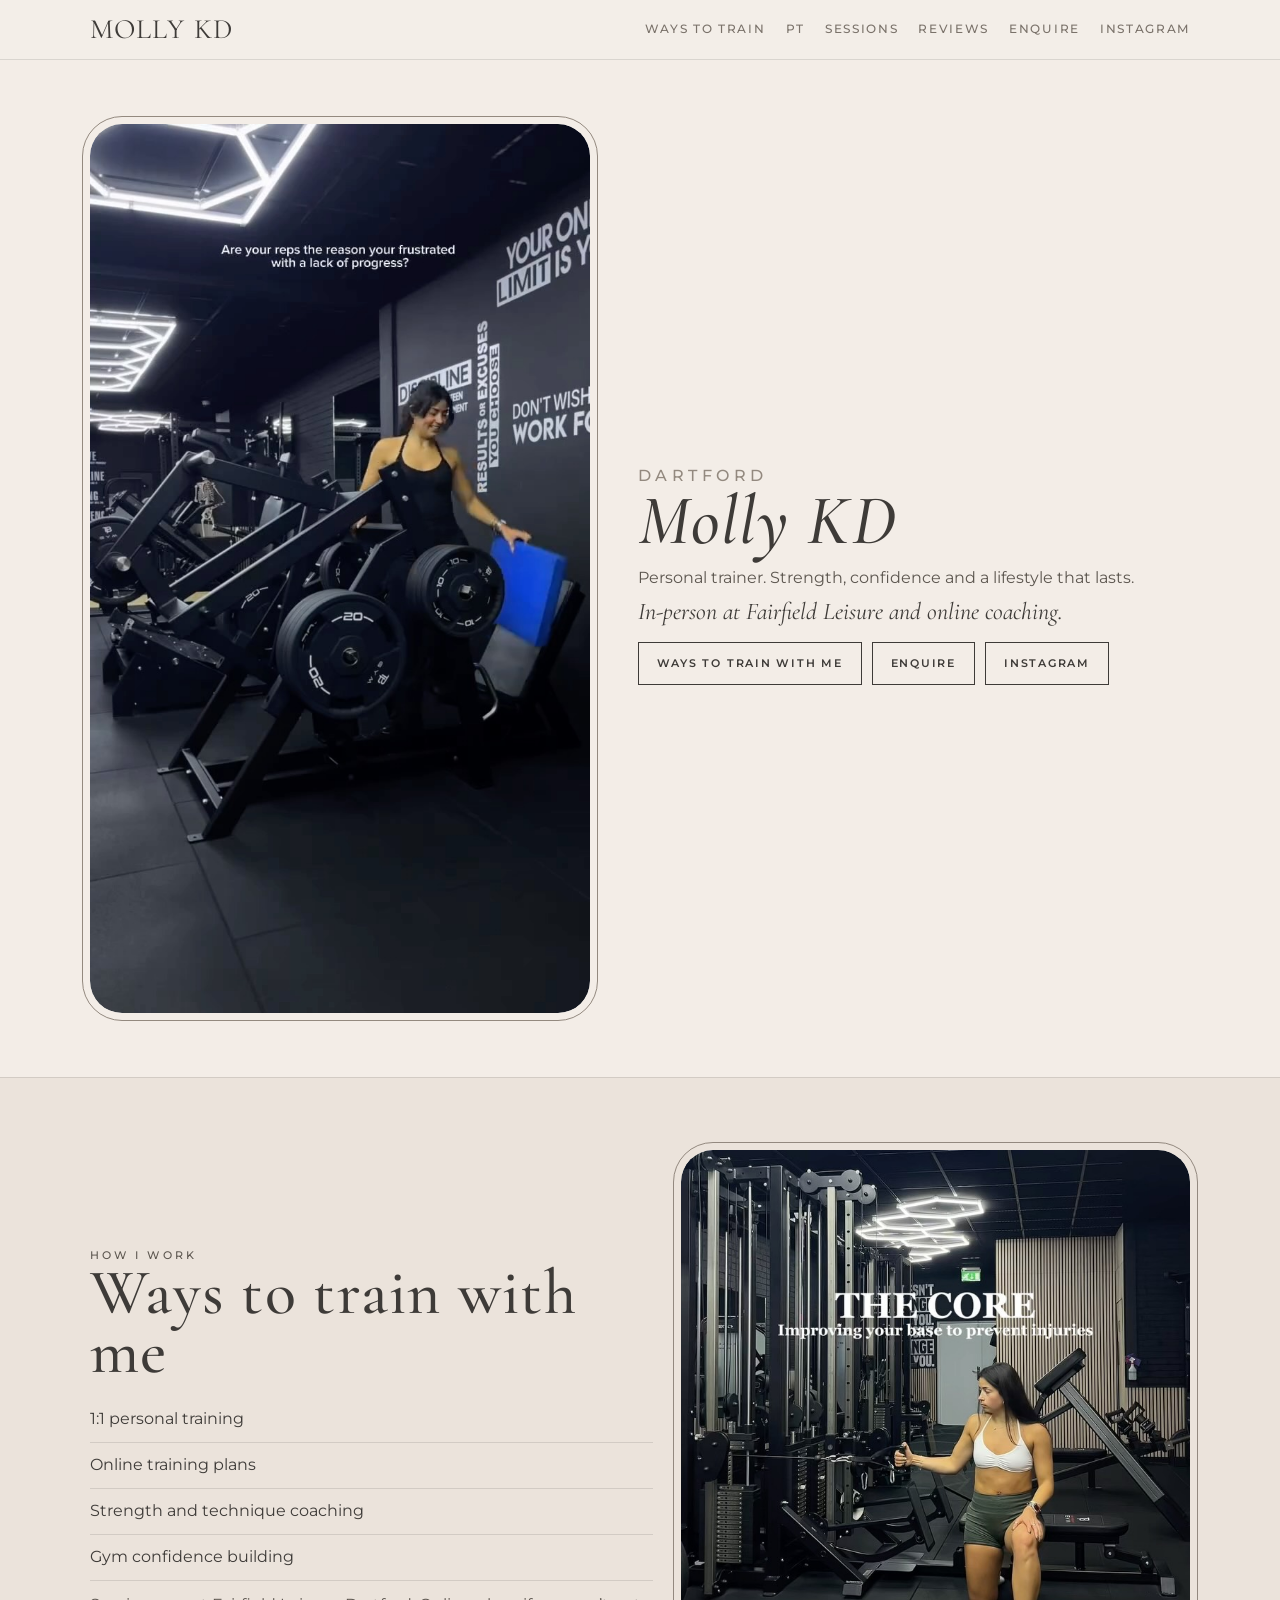
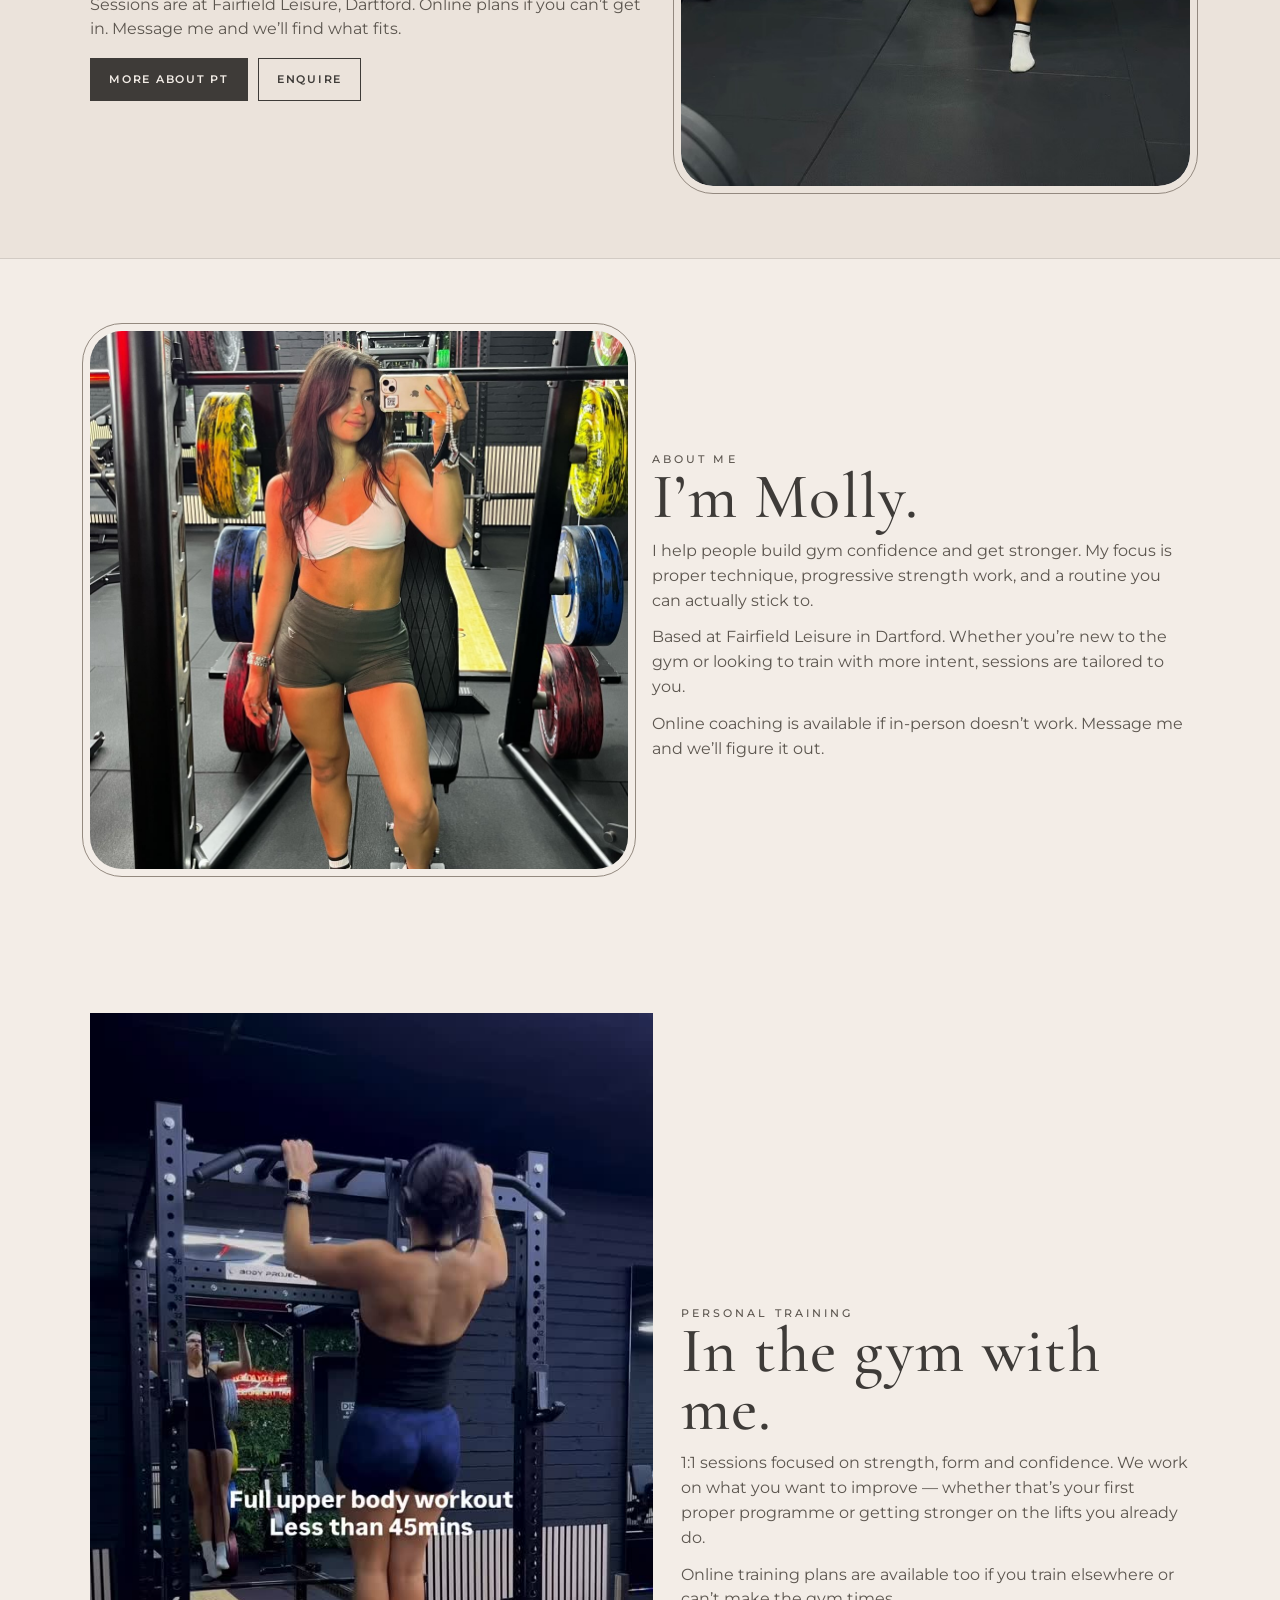
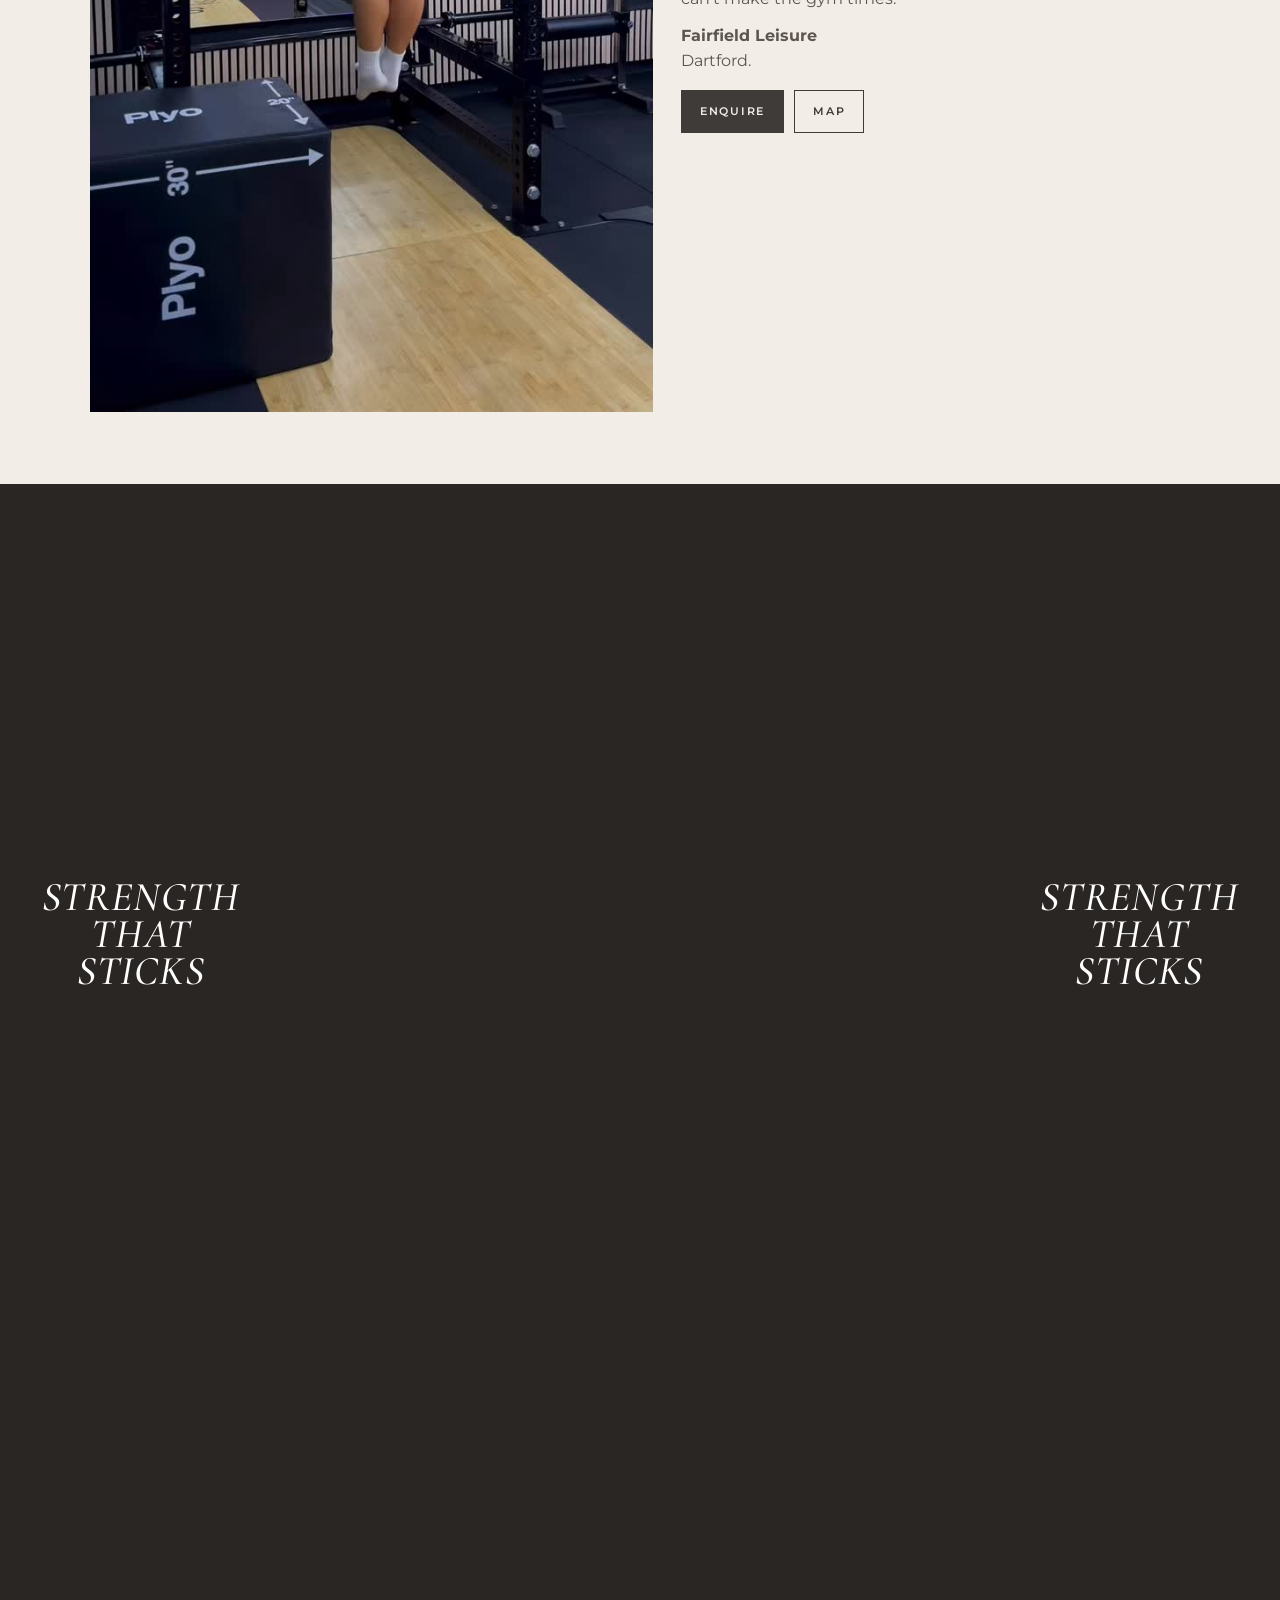
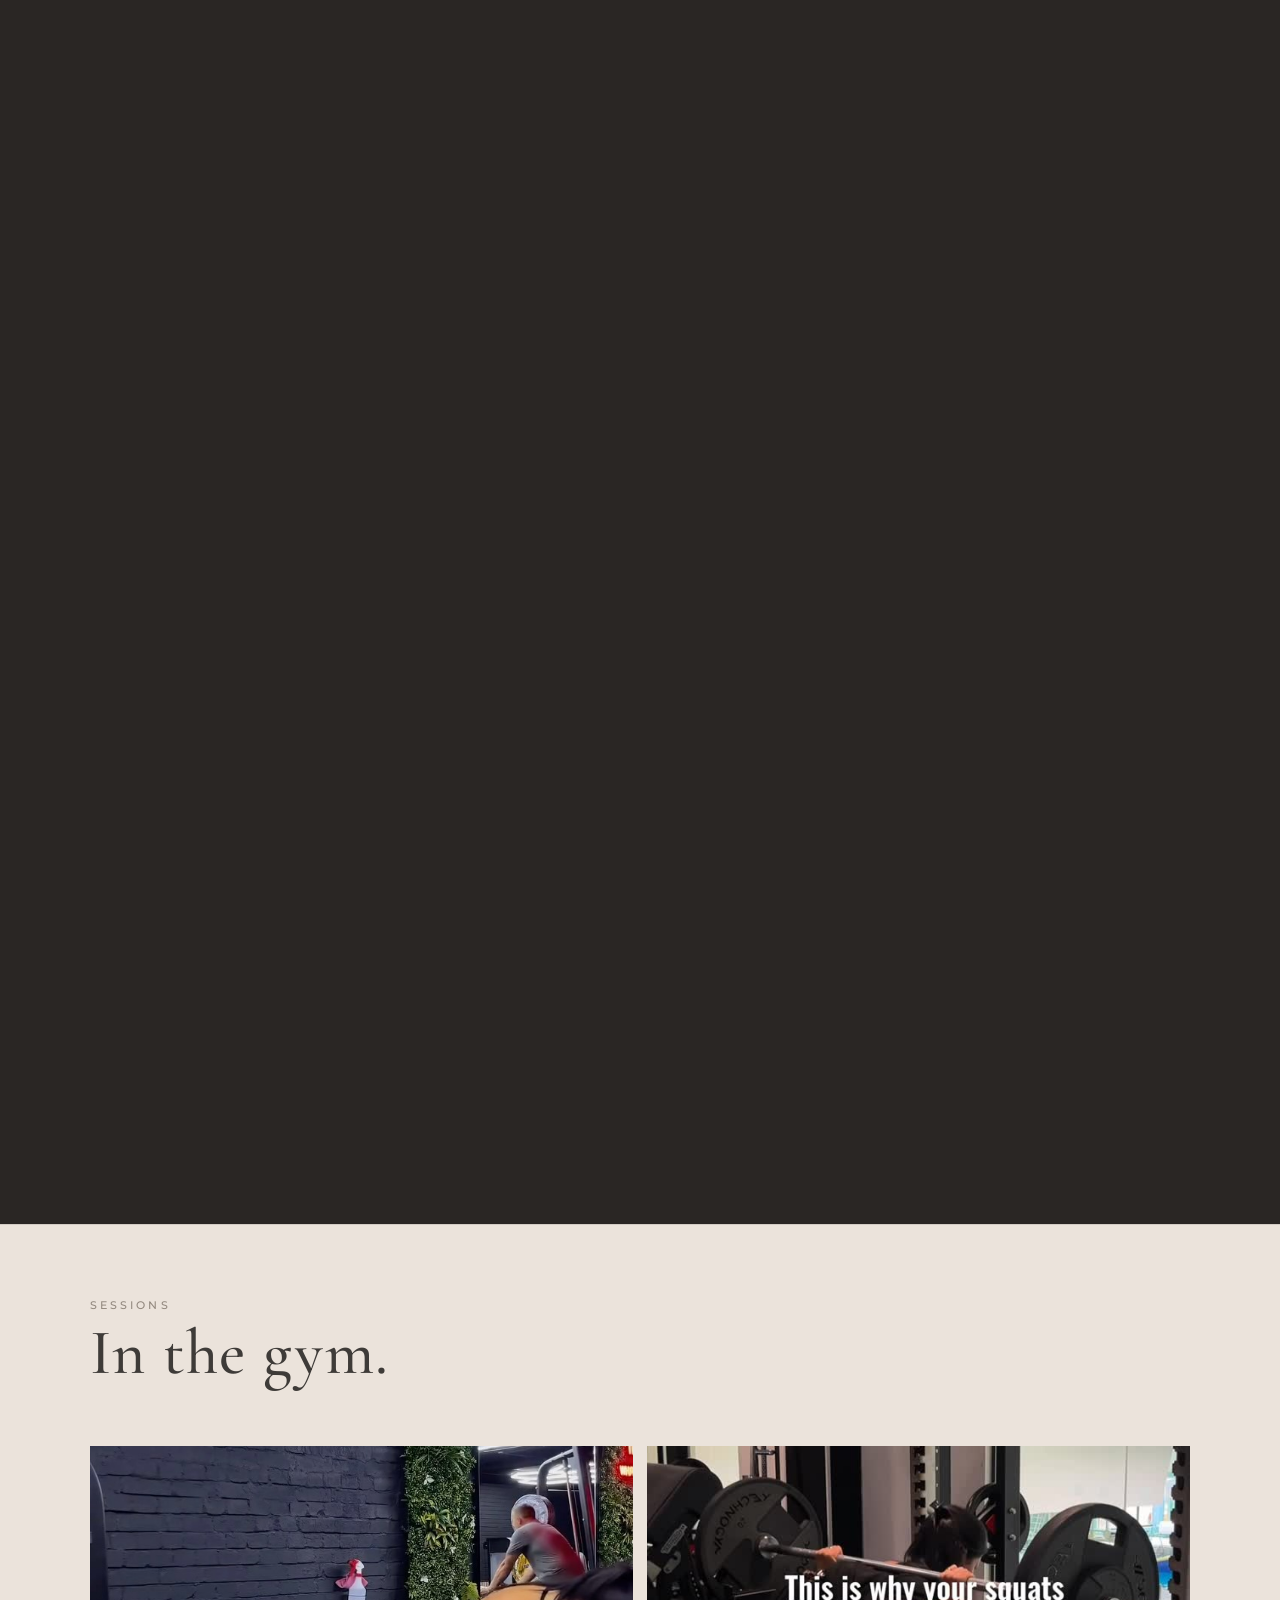
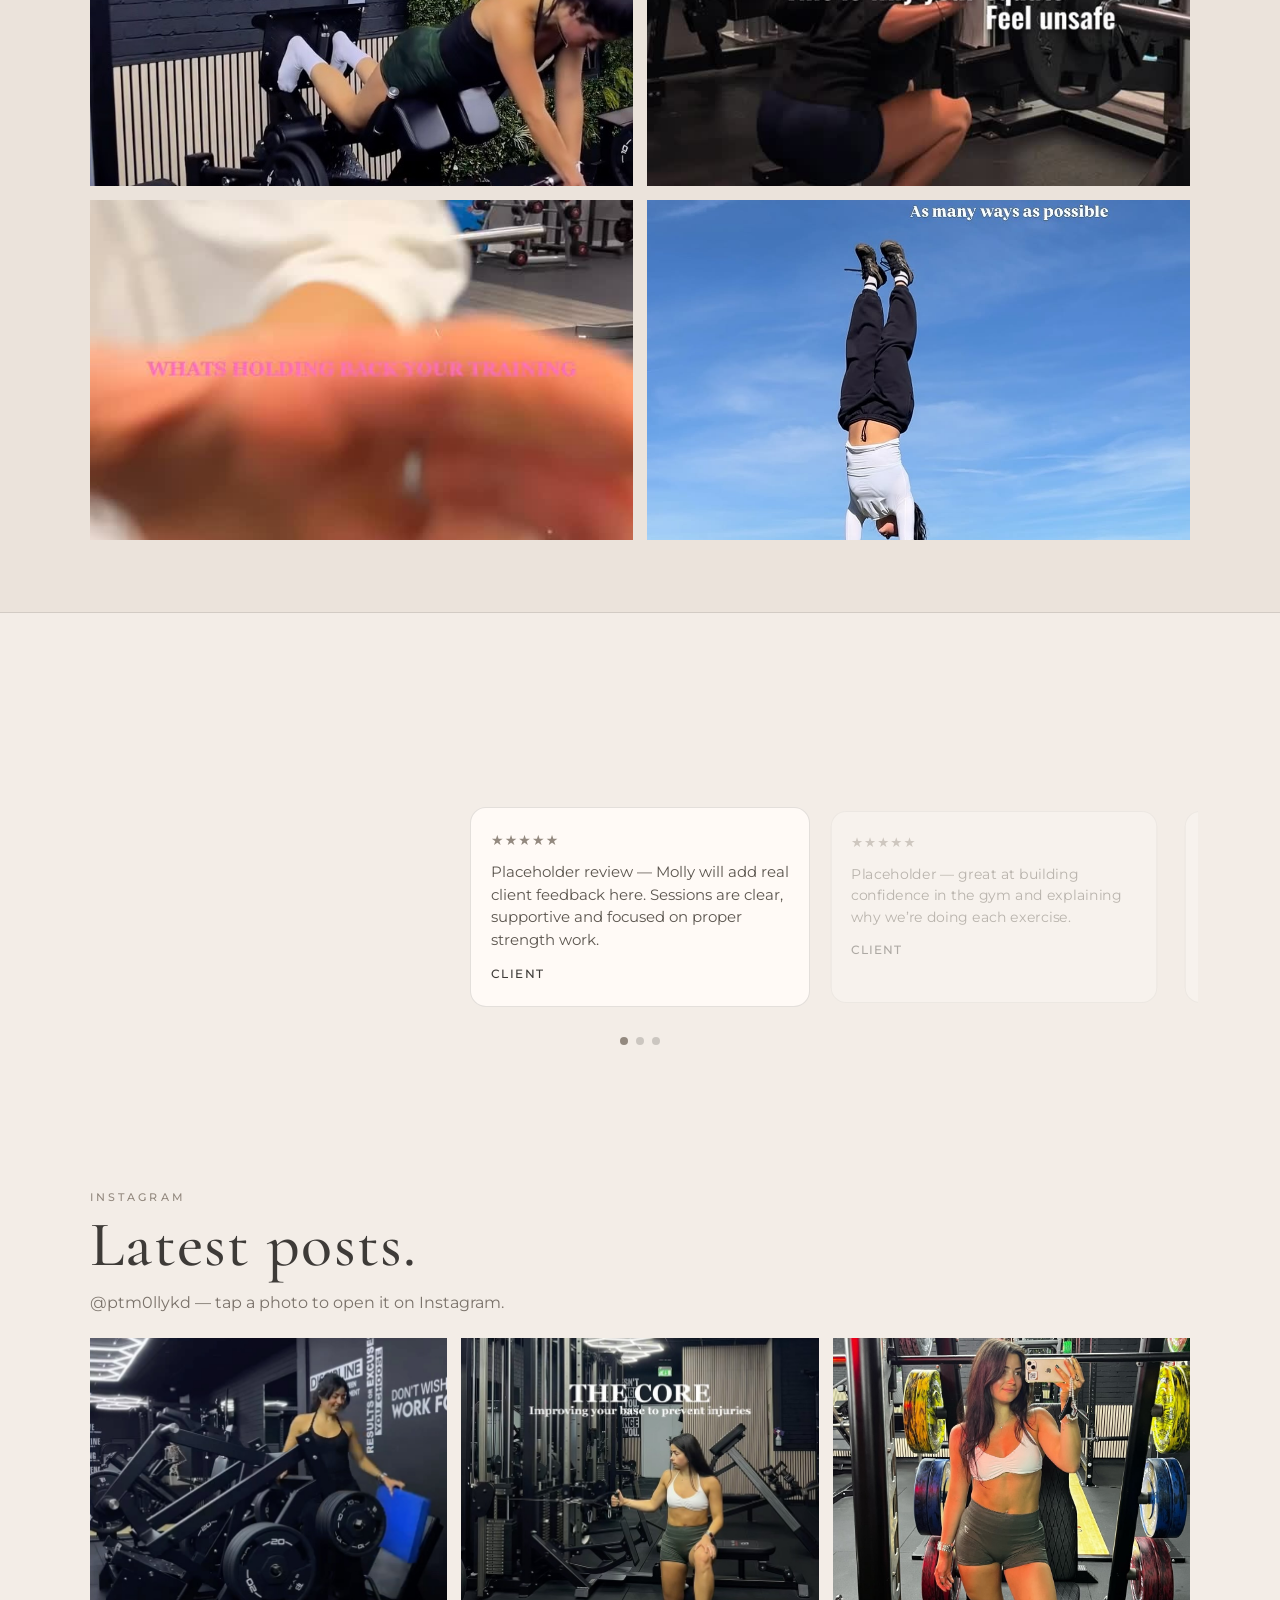
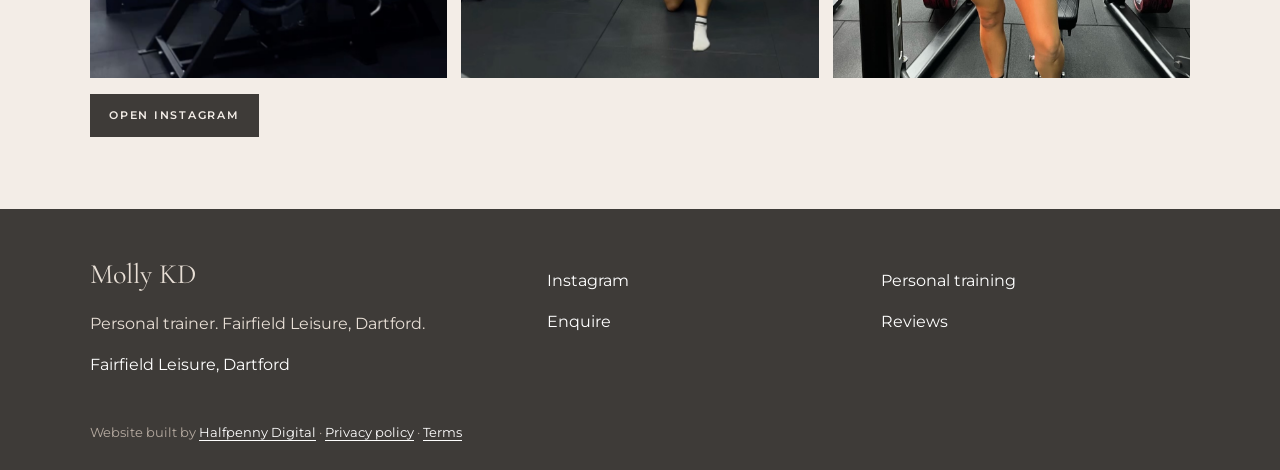
==== index.html @ 46eaaba7 "Fix site.js syntax error (same as Ellen)" ====
<!DOCTYPE html>
<html lang="en">
<head>
  <meta charset="utf-8" />
  <meta name="viewport" content="width=device-width, initial-scale=1" />
  <title>Molly KD — Personal Trainer, Dartford</title>
  <meta name="description" content="1-to-1 strength coaching and online training plans with Molly KD at Fairfield Leisure, Dartford." />
  <link rel="preconnect" href="https://fonts.googleapis.com" />
  <link rel="preconnect" href="https://fonts.gstatic.com" crossorigin />
  <link href="https://fonts.googleapis.com/css2?family=Cormorant+Garamond:ital,wght@0,500;0,600;1,500&family=Montserrat:wght@400;500;600&display=swap" rel="stylesheet" />
  <link rel="stylesheet" href="css/styles.css?v=4" />
  <link rel="stylesheet" href="css/header-fix.css?v=2" />
  <link rel="stylesheet" href="css/scrub-lines.css?v=5" />
  <link rel="stylesheet" href="css/enquire.css?v=2" />
  <link rel="stylesheet" href="css/mobile-panels.css?v=46" />
  <link rel="stylesheet" href="css/reviews.css?v=4" />
</head>
<body>
  <div id="site-header"></div>

  <section class="hero">
    <div class="wrap hero-split">
      <figure class="hero-photo">
        <img src="photos/hero-01.jpg" alt="Molly KD" />
      </figure>
      <div class="hero-copy">
        <p class="kicker hero-in d1">Dartford</p>
        <h1 class="hero-in d2">Molly KD</h1>
        <p class="hero-in d3">Personal trainer. Strength, confidence and a lifestyle that lasts.</p>
        <p class="hero-in d3 hero-tag">In-person at Fairfield Leisure and online coaching.</p>
        <div class="btn-row hero-in d4">
          <a class="btn ghost" href="#work">Ways to train with me</a>
          <a class="btn ghost" data-enquire href="enquire.html">Enquire</a>
          <a class="btn ghost" href="https://www.instagram.com/ptm0llykd/" target="_blank" rel="noreferrer">Instagram</a>
        </div>
      </div>
    </div>
  </section>

  <section class="section alt" id="work">
    <div class="wrap split">
      <div class="copy">
        <p class="kicker reveal">How I work</p>
        <h2 class="reveal">Ways to train with me</h2>
        <ul class="include-list" data-stagger>
          <li>1:1 personal training</li>
          <li>Online training plans</li>
          <li>Strength and technique coaching</li>
          <li>Gym confidence building</li>
        </ul>
        <p class="reveal">Sessions are at Fairfield Leisure, Dartford. Online plans if you can’t get in. Message me and we’ll find what fits.</p>
        <div class="btn-row reveal">
          <a class="btn" href="#pt">More about PT</a>
          <a class="btn ghost" data-enquire href="enquire.html">Enquire</a>
        </div>
      </div>
      <figure class="photo-frame reveal">
        <img src="photos/training-01.jpg" alt="Molly training" />
      </figure>
    </div>
  </section>

  <section class="section" id="about">
    <div class="wrap about-grid">
      <div>
        <p class="kicker reveal">About me</p>
        <h2 class="reveal">I’m Molly.</h2>
        <p class="reveal">I help people build gym confidence and get stronger. My focus is proper technique, progressive strength work, and a routine you can actually stick to.</p>
        <p class="reveal about-more">Based at Fairfield Leisure in Dartford. Whether you’re new to the gym or looking to train with more intent, sessions are tailored to you.</p>
        <p class="reveal">Online coaching is available if in-person doesn’t work. Message me and we’ll figure it out.</p>
      </div>
      <figure class="about-photo reveal">
        <img src="photos/about-me-02.jpg" alt="Molly KD" />
      </figure>
    </div>
  </section>

  <section class="section" id="pt">
    <div class="wrap split">
      <figure class="photo-frame reveal">
        <img src="photos/training-02.jpg" alt="Molly in the gym" />
      </figure>
      <div class="copy">
        <p class="kicker reveal">Personal training</p>
        <h2 class="reveal">In the gym with me.</h2>
        <p class="reveal">1:1 sessions focused on strength, form and confidence. We work on what you want to improve — whether that’s your first proper programme or getting stronger on the lifts you already do.</p>
        <p class="reveal">Online training plans are available too if you train elsewhere or can’t make the gym times.</p>
        <p class="reveal"><strong>Fairfield Leisure</strong><br />Dartford.</p>
        <div class="btn-row reveal">
          <a class="btn" data-enquire href="enquire.html">Enquire</a>
          <a class="btn ghost" href="https://maps.google.com/?q=Fairfield+Leisure+Dartford" target="_blank" rel="noreferrer">Map</a>
        </div>
      </div>
    </div>
  </section>

  <section class="scrub" id="scrub">
    <div class="scrub-sticky">
      <video
        class="scrub-video"
        src="videos/training-reel.mp4"
        muted
        loop
        playsinline
        webkit-playsinline
        preload="auto"
      ></video>
      <div class="scrub-shade"></div>
      <div class="scrub-copy">
        <h2>
          <span class="scrub-line">STRENGTH</span>
          <span class="scrub-line">THAT</span>
          <span class="scrub-line">STICKS</span>
        </h2>
      </div>
      <div class="scrub-copy right">
        <h2>
          <span class="scrub-line">STRENGTH</span>
          <span class="scrub-line">THAT</span>
          <span class="scrub-line">STICKS</span>
        </h2>
      </div>
    </div>
  </section>

  <section class="section alt" id="studio">
    <div class="wrap">
      <p class="kicker reveal">Sessions</p>
      <h2 class="reveal">In the gym.</h2>
      <p class="lede reveal">A look at training with me.</p>
      <div class="results" data-stagger>
        <figure><img src="photos/action-01.jpg" alt="Training" /></figure>
        <figure><img src="photos/training-03.jpg" alt="Gym session" /></figure>
        <figure><img src="photos/gym-01.jpg" alt="At the gym" /></figure>
        <figure><img src="photos/lifestyle-01.jpg" alt="Lifestyle" /></figure>
      </div>
    </div>
  </section>

  <section class="section" id="reviews">
    <div class="wrap">
      <p class="kicker reveal">Reviews</p>
      <h2 class="reveal">What people say.</h2>
      <div class="quote-scroller" id="quote-scroller">
        <div class="quotes" id="quotes">
          <figure class="quote is-active">
            <p class="stars" aria-label="5 stars">★★★★★</p>
            <blockquote>Placeholder review — Molly will add real client feedback here. Sessions are clear, supportive and focused on proper strength work.</blockquote>
            <figcaption>Client</figcaption>
          </figure>
          <figure class="quote">
            <p class="stars" aria-label="5 stars">★★★★★</p>
            <blockquote>Placeholder — great at building confidence in the gym and explaining why we’re doing each exercise.</blockquote>
            <figcaption>Client</figcaption>
          </figure>
          <figure class="quote">
            <p class="stars" aria-label="5 stars">★★★★★</p>
            <blockquote>Placeholder — progress has been steady and the online plans are easy to follow when I can’t get in.</blockquote>
            <figcaption>Client</figcaption>
          </figure>
        </div>
      </div>
      <div class="quote-dots" id="quote-dots"></div>
    </div>
  </section>

  <section class="section" id="social">
    <div class="wrap">
      <p class="kicker reveal">Instagram</p>
      <h2 class="reveal">Latest posts.</h2>
      <p class="lede reveal">@ptm0llykd — tap a photo to open it on Instagram.</p>
      <div class="results ig-grid" data-stagger>
        <figure>
          <a href="https://www.instagram.com/ptm0llykd/" target="_blank" rel="noreferrer">
            <img src="photos/hero-01.jpg" alt="Instagram" />
          </a>
        </figure>
        <figure>
          <a href="https://www.instagram.com/ptm0llykd/" target="_blank" rel="noreferrer">
            <img src="photos/training-01.jpg" alt="Instagram" />
          </a>
        </figure>
        <figure>
          <a href="https://www.instagram.com/ptm0llykd/" target="_blank" rel="noreferrer">
            <img src="photos/about-me-02.jpg" alt="Instagram" />
          </a>
        </figure>
      </div>
      <div class="btn-row reveal">
        <a class="btn" href="https://www.instagram.com/ptm0llykd/" target="_blank" rel="noreferrer">Open Instagram</a>
      </div>
    </div>
  </section>

  <div id="site-footer"></div>
  <script src="js/site.js?v=2"></script>
</body>
</html>
---- css/styles.css ----
:root {
  --bg: #f3ede7;
  --bg-2: #ebe3db;
  --ink: #3e3b38;
  --muted: #7a726a;
  --blush: #f4b6c8;
  --taupe: #93897f;
  --line: rgba(62,59,56,0.14);
  --card: #fffaf6;
}
* { box-sizing: border-box; }
html { scroll-behavior: smooth; }
body {
  margin: 0;
  font-family: "Montserrat", system-ui, sans-serif;
  color: var(--ink);
  background: var(--bg);
  line-height: 1.55;
}
img { max-width: 100%; display: block; }
a { color: inherit; }
h1, h2, h3 {
  font-family: "Cormorant Garamond", Georgia, serif;
  font-weight: 500;
  letter-spacing: 0.02em;
  line-height: 0.92;
  margin: 0;
}
.preview-banner {
  background: #3e3b38;
  color: #d8cfc6;
  font-size: 11px;
  letter-spacing: 0.12em;
  text-transform: uppercase;
  text-align: center;
  padding: 8px 12px;
}
.preview-banner a { color: #fff; text-underline-offset: 3px; }
.wrap { width: min(1100px, calc(100% - 32px)); margin: 0 auto; }
.narrow { max-width: 640px; }
#site-header { position: sticky; top: 0; z-index: 50; }
.site-header {
  background: rgba(243,237,231,0.94);
  border-bottom: 1px solid var(--line);
  backdrop-filter: blur(12px);
}
.header-inner {
  display: flex;
  align-items: center;
  justify-content: space-between;
  gap: 16px;
  padding: 8px 0;
}
.brand img {
  height: 42px;
  width: auto;
  object-fit: contain;
}
.desk-nav { display: none; flex-wrap: wrap; gap: 8px 20px; }
.desk-nav a {
  text-decoration: none;
  font-size: 12px;
  letter-spacing: 0.14em;
  text-transform: uppercase;
  color: var(--muted);
  font-weight: 500;
}
.desk-nav a:hover, .desk-nav a.active { color: var(--ink); }
.menu-btn {
  width: 44px; height: 44px;
  border: 1px solid var(--ink);
  background: transparent;
  display: inline-flex;
  flex-direction: column;
  align-items: center;
  justify-content: center;
  gap: 5px;
  cursor: pointer;
}
.menu-btn { position: relative; z-index: 70; }
.menu-btn span { display: block; width: 16px; height: 2px; background: var(--ink); transition: transform 0.2s ease, opacity 0.2s ease; }
.menu-open .menu-btn span:nth-child(1) { transform: translateY(7px) rotate(45deg); }
.menu-open .menu-btn span:nth-child(2) { opacity: 0; }
.menu-open .menu-btn span:nth-child(3) { transform: translateY(-7px) rotate(-45deg); }
.mobile-nav {
  position: fixed; inset: 0; z-index: 40;
  background: var(--bg);
  padding: 128px 24px 40px;
}
.site-header { position: relative; z-index: 60; }
.mobile-nav nav { display: flex; flex-direction: column; gap: 8px; }
.mobile-nav a {
  font-family: "Cormorant Garamond", Georgia, serif;
  font-size: 42px;
  text-decoration: none;
  line-height: 1.05;
}
.mobile-cta {
  display: none;
  position: fixed;
  left: 0; right: 0; bottom: 0;
  z-index: 45;
  gap: 8px;
  padding: 10px 12px calc(10px + env(safe-area-inset-bottom));
  background: rgba(243,237,231,0.96);
  border-top: 1px solid var(--line);
}
.mobile-cta .btn { flex: 1; text-align: center; }
.hero {
  position: relative;
  min-height: 58vh;
  display: flex;
  align-items: flex-end;
  overflow: hidden;
  color: #fff;
  background: #2a2624;
}
.hero-img {
  position: absolute;
  inset: 0;
  width: 100%;
  height: 100%;
  object-fit: cover;
  object-position: center 18%;
}
.hero::after {
  content: "";
  position: absolute;
  inset: 0;
  background: linear-gradient(180deg, rgba(42,38,36,0.05) 20%, rgba(42,38,36,0.72) 100%);
}
.hero-copy { position: relative; z-index: 1; padding: 16px 0 28px; }
.hero .kicker { color: var(--blush); }
.hero-in {
  opacity: 0;
  transform: translateY(18px);
  animation: heroIn 0.8s ease forwards;
}
.hero-in.d1 { animation-delay: 0.05s; }
.hero-in.d2 { animation-delay: 0.18s; }
.hero-in.d3 { animation-delay: 0.34s; }
.hero-in.d4 { animation-delay: 0.48s; }
@keyframes heroIn { to { opacity: 1; transform: none; } }
.kicker {
  font-size: 11px;
  letter-spacing: 0.28em;
  text-transform: uppercase;
  font-weight: 500;
  margin: 0 0 10px;
  color: var(--taupe);
}
h1 { font-size: clamp(46px, 11vw, 92px); font-style: italic; }
h2 { font-size: clamp(36px, 7vw, 64px); }
h3 { font-size: 30px; }
.lede { font-size: 16px; color: var(--muted); }
.hero p { max-width: 32em; margin: 12px 0 0; font-size: 15px; color: #f6f0ea; }
.btn-row { display: flex; flex-wrap: wrap; gap: 10px; margin-top: 16px; }
.btn {
  display: inline-block;
  background: var(--ink);
  color: #f3ede7;
  text-decoration: none;
  padding: 12px 18px;
  font-size: 11px;
  font-weight: 600;
  letter-spacing: 0.16em;
  text-transform: uppercase;
  border: 1px solid var(--ink);
}
.btn.ghost {
  background: transparent;
  color: inherit;
  border-color: currentColor;
}
.hero .btn.ghost { color: #fff; border-color: #fff; }
.section { padding: 52px 0; }
.section.alt {
  background: var(--bg-2);
  border-top: 1px solid var(--line);
  border-bottom: 1px solid var(--line);
}
.split { display: grid; gap: 28px; }
.copy p, .about-grid p { margin: 12px 0 0; color: #5c564f; }
.include-list {
  list-style: none;
  margin: 16px 0 0;
  padding: 0;
}
.include-list li {
  padding: 10px 0;
  border-bottom: 1px solid var(--line);
}
.photo-frame {
  margin: 0;
  overflow: hidden;
  background: #ddd;
}
.photo-frame img { width: 100%; height: 100%; object-fit: cover; min-height: 280px; }
.about-grid { display: grid; gap: 24px; }
.about-photo { margin: 0; }
.about-photo img { width: 100%; height: auto; }
.cards { display: grid; gap: 14px; margin-top: 24px; }
.card {
  background: var(--card);
  border: 1px solid var(--line);
  padding: 22px 20px;
}
.card p { margin: 10px 0 16px; color: #5c564f; }
.price {
  font-family: "Cormorant Garamond", Georgia, serif;
  font-size: 28px;
  margin: 0 0 14px !important;
}
.results {
  display: grid;
  grid-template-columns: 1fr;
  gap: 12px;
  margin-top: 22px;
}
.results figure { margin: 0; overflow: hidden; background: #ddd; }
.results img { width: 100%; height: 280px; object-fit: cover; }
.ig-grid a { display: block; }
.reveal {
  opacity: 0;
  transform: translateY(24px);
  transition: opacity 0.7s ease, transform 0.7s ease;
}
.reveal.is-in { opacity: 1; transform: none; }
.scrub { position: relative; height: 260vh; background: #2a2624; }
.scrub-sticky {
  position: sticky;
  top: 0;
  height: 100svh;
  overflow: hidden;
  transform: translateZ(0);
}
.scrub-fallback,
.scrub-video {
  position: absolute;
  inset: 0;
  width: 100%;
  height: 100%;
  object-fit: cover;
}
.scrub-fallback { z-index: 0; }
.scrub-video { z-index: 1; pointer-events: none; }
.scrub-shade {
  position: absolute;
  inset: 0;
  z-index: 2;
  background: linear-gradient(180deg, rgba(42,38,36,0.1) 0%, rgba(42,38,36,0.55) 100%);
}
.scrub-copy {
  position: absolute;
  left: 16px;
  right: 16px;
  bottom: 110px;
  z-index: 3;
  color: #fff;
}
.scrub-copy .kicker { color: var(--blush); }
footer {
  background: #3e3b38;
  color: #e8dfd6;
  padding: 44px 0 96px;
}
.foot-name {
  font-family: "Cormorant Garamond", Georgia, serif;
  font-size: 28px;
  margin: 0 0 8px;
}
.footer-grid { display: grid; gap: 24px; }
footer a { color: #fff; text-decoration: none; }
.credit { margin-top: 28px; font-size: 13px; color: #b5aaa0; }
.credit a { text-decoration: underline; text-underline-offset: 3px; }
@media (min-width: 820px) {
  .desk-nav { display: flex; }
  .menu-btn, .mobile-nav, .mobile-cta { display: none !important; }
  .hero { min-height: 86vh; }
  .hero-copy { padding: 56px 0 64px; }
  .hero p { font-size: 18px; }
  .section { padding: 72px 0; }
  .split { grid-template-columns: 1.05fr 0.95fr; align-items: center; }
  .about-grid { grid-template-columns: 1fr 1fr; align-items: center; }
  .cards { grid-template-columns: 1fr 1fr 1fr; }
  .results { grid-template-columns: 1fr 1fr; gap: 14px; }
  .ig-grid { grid-template-columns: 1fr 1fr 1fr; }
  .results img { height: 340px; }
  .footer-grid { grid-template-columns: 1.4fr 1fr 1fr; }
  footer { padding-bottom: 28px; }
  .brand img { height: 52px; }
  .scrub-copy {
    left: max(16px, calc((100% - 1100px) / 2));
    bottom: 56px;
  }
}
@media (max-width: 819px) {
  .mobile-cta {
    display: flex;
    transform: translateY(110%);
    opacity: 0;
    pointer-events: none;
    transition: transform 0.35s ease, opacity 0.35s ease;
  }
  .dock-on .mobile-cta {
    transform: none;
    opacity: 1;
    pointer-events: auto;
  }
  .dock-on { padding-bottom: 84px; }
  .hero {
    min-height: 0;
    height: min(520px, calc(100svh - 120px));
    align-items: flex-end;
  }
  .hero-img { object-position: center 12%; }
  .hero-copy { padding: 8px 0 16px; }
  h1 { font-size: clamp(40px, 12vw, 58px); }
  .hero p { font-size: 14px; }
  .photo-frame { display: none; }
  #pt .photo-frame { display: block; }
}
@media (prefers-reduced-motion: reduce) {
  .hero-in, .btn { animation: none !important; }
  .mobile-cta { transition: none; }
  .reveal, .hero-in { opacity: 1; transform: none; transition: none; }
  .scrub { height: auto; }
  .scrub-sticky { position: relative; height: 70vh; }
}
---- css/header-fix.css ----
.site-header {
  background: #f3eee8;
  border-bottom: 1px solid var(--line);
}
.brand img {
  height: 42px;
  width: auto;
  object-fit: contain;
  background: #f3eee8;
}
---- css/scrub-lines.css ----
.scrub-line {
  display: block;
  opacity: 0;
  transform: translateY(18px);
  transition: opacity 0.45s ease, transform 0.45s ease;
}
.scrub-line.is-on {
  opacity: 1;
  transform: none;
}
.scrub-copy h2 {
  font-size: clamp(42px, 9vw, 88px);
  font-style: italic;
  line-height: 0.9;
}
.hero .kicker,
.scrub-copy .kicker {
  color: #fff;
}
.scrub-copy.right { display: none; }

@media (min-width: 820px) {
  .scrub-video,
  .scrub-fallback {
    object-fit: contain;
    background: #2a2624;
  }
  .scrub-shade {
    background: linear-gradient(180deg, rgba(42, 38, 36, 0.1) 0%, rgba(42, 38, 36, 0.4) 100%);
  }
  .scrub-copy {
    top: 50%;
    bottom: auto;
    left: 0;
    right: auto;
    width: 22%;
    transform: translateY(-50%);
    text-align: center;
    z-index: 3;
  }
  .scrub-copy.right {
    display: block;
    left: auto;
    right: 0;
  }
  .scrub-copy h2 {
    font-size: clamp(28px, 3.2vw, 48px);
  }
}
---- css/enquire.css ----
.enquire {
  background: var(--bg);
  min-height: calc(100svh - 80px);
  padding: 40px 0 80px;
}
.enquire-card {
  background: var(--card);
  border: 1px solid var(--line);
  padding: 28px 22px 24px;
  max-width: 640px;
}
.enquire-top {
  display: flex;
  justify-content: space-between;
  align-items: baseline;
  gap: 12px;
  margin-bottom: 10px;
}
.enquire-count {
  font-size: 11px;
  letter-spacing: 0.18em;
  text-transform: uppercase;
  color: var(--muted);
  margin: 0;
}
.enquire-bar {
  height: 3px;
  background: rgba(62,59,56,0.12);
  margin: 0 0 28px;
}
.enquire-bar span {
  display: block;
  height: 100%;
  width: 0;
  background: var(--ink);
  transition: width 0.35s ease;
}
.enquire-q {
  font-size: clamp(32px, 6vw, 48px);
  margin: 0 0 22px;
}
.enquire-field, .enquire-area {
  width: 100%;
  border: 0;
  border-bottom: 1px solid var(--ink);
  background: transparent;
  font: inherit;
  font-size: 16px;
  color: var(--ink);
  padding: 10px 0;
  outline: none;
}
.enquire-area { min-height: 120px; resize: vertical; }
.enquire-choices {
  display: grid;
  gap: 10px;
}
.enquire-choice {
  text-align: left;
  background: transparent;
  border: 1px solid var(--line);
  padding: 14px 16px;
  font: inherit;
  font-size: 15px;
  color: var(--ink);
  cursor: pointer;
}
.enquire-choice.is-on {
  border-color: var(--ink);
  background: #fff;
}
.enquire-nav {
  display: flex;
  align-items: center;
  justify-content: space-between;
  gap: 12px;
  margin-top: 28px;
}
.enquire-back {
  background: none;
  border: 0;
  padding: 0;
  font: inherit;
  font-size: 13px;
  letter-spacing: 0.12em;
  text-transform: uppercase;
  color: var(--muted);
  cursor: pointer;
  text-decoration: none;
}
.enquire-error {
  color: #8a3d3d;
  font-size: 14px;
  margin: 12px 0 0;
}
.enquire-done h2 { margin-bottom: 12px; }
.enquire-done p { color: #5c564f; }
@media (max-width: 819px) {
  .about-locations { display: none; }
}
@media (min-width: 820px) {
  .enquire-card { padding: 40px 40px 32px; }
}

.enquire-label {
  display: block;
  font-size: 13px;
  letter-spacing: 0.04em;
  color: var(--muted);
  margin: 16px 0 4px;
}
.enquire-input {
  display: block;
  width: 100%;
  border: 0;
  border-bottom: 1px solid var(--ink);
  background: transparent;
  font: inherit;
  font-size: 16px;
  color: var(--ink);
  padding: 10px 0;
  outline: none;
  margin-bottom: 8px;
}
---- css/mobile-panels.css ----
@media (max-width: 819px) {
  .hero {
    height: 680px;
    min-height: 680px;
    max-height: 680px;
    align-items: center;
    color: var(--ink);
    background: #f3ede7;
  }
  .hero-split {
    position: static;
    width: 100%;
    margin: 0;
  }
  .hero-photo {
    position: absolute;
    top: auto;
    bottom: 0;
    right: 0;
    left: auto;
    width: 62%;
    height: 135%;
    margin: 0;
  }
  .hero-photo img {
    width: 100%;
    height: 100%;
    object-fit: cover;
    object-position: 32% 100%;
  }
  .hero::after {
    content: "" !important;
    position: absolute !important;
    inset: 0 !important;
    z-index: 1;
    background: linear-gradient(90deg, #f3ede7 0%, #f3ede7 40%, rgba(243, 237, 231, 0.9) 46%, rgba(243, 237, 231, 0.4) 54%, rgba(243, 237, 231, 0) 62%) !important;
  }
  .hero-copy {
    position: relative;
    z-index: 2;
    width: 46%;
    max-width: 190px;
    margin: 0;
    margin-right: auto;
    padding: 16px 4px 16px 14px;
  }
  .hero .kicker,
  .hero h1,
  .hero p {
    color: var(--ink);
  }
  .hero .kicker { margin-bottom: 16px; }
  .hero h1 { font-size: clamp(32px, 9vw, 44px); margin-bottom: 14px; }
  .hero p { font-size: 12.5px; line-height: 1.4; margin-top: 0; margin-bottom: 6px; }
  .hero .hero-tag {
    font-family: "Cormorant Garamond", Georgia, serif;
    font-style: italic;
    font-size: 17px;
    line-height: 1.2;
    margin-top: 8px;
  }
  .hero .btn-row {
    gap: 8px;
    margin-top: 18px;
    flex-direction: column;
    align-items: flex-start;
  }
  .hero .btn.ghost {
    color: var(--ink);
    border-color: var(--ink);
    background: rgba(243, 237, 231, 0.7);
    padding: 10px 10px;
    width: 152px;
    text-align: center;
    box-sizing: border-box;
  }

  #about.section {
    position: relative;
    height: 680px;
    min-height: 680px;
    max-height: 680px;
    padding: 0 !important;
    overflow: hidden;
    background: #f3ede7;
  }
  #about .wrap {
    position: static !important;
    width: 46% !important;
    max-width: 190px;
    height: 680px;
    margin: 0 0 0 auto !important;
    padding: 20px 14px 16px 4px;
    display: flex;
    align-items: flex-start;
    justify-content: flex-end;
  }
  #about .about-grid { display: block; }
  #about .about-grid > div {
    position: relative;
    z-index: 2;
    text-align: right;
  }
  #about .about-grid > div p {
    font-size: 15px !important;
    line-height: 1.4 !important;
  }

  #about .about-more { display: none; }
  #about .about-photo {
    position: absolute !important;
    top: 0 !important;
    left: 0 !important;
    right: auto !important;
    bottom: 0 !important;
    width: 62% !important;
    height: 680px !important;
    margin: 0 !important;
    z-index: 0;
  }
  #about .about-photo img {
    width: 100% !important;
    height: 680px !important;
    object-fit: cover;
    object-position: 58% 22%;
    transform: none !important;
  }
  #about::after {
    content: "" !important;
    position: absolute !important;
    inset: 0 !important;
    z-index: 1;
    background: linear-gradient(270deg, #f3ede7 0%, #f3ede7 40%, rgba(243, 237, 231, 0.9) 46%, rgba(243, 237, 231, 0.4) 54%, rgba(243, 237, 231, 0) 62%) !important;
    pointer-events: none;
  }
}

@media (min-width: 820px) {
  .hero {
    min-height: 0;
    height: auto;
    align-items: stretch;
    color: var(--ink);
    background: var(--bg);
    padding: 64px 0;
  }
  .hero::after { display: none; }
  .hero-split {
    display: grid;
    grid-template-columns: 0.95fr 1.05fr;
    gap: 48px;
    align-items: center;
  }
  .hero-photo {
    margin: 0;
    overflow: hidden;
    background: #ddd;
    border-radius: 32px;
    outline: 1.5px solid var(--taupe);
    outline-offset: 7px;
  }
  .hero-photo img {
    width: 100%;
    height: 100%;
    object-fit: cover;
    min-height: 520px;
    object-position: center 30%;
    border-radius: 32px;
  }
  .hero-copy { padding: 0; }
  .hero .kicker { color: var(--taupe); }
  .hero h1 { color: var(--ink); font-size: clamp(52px, 5.5vw, 76px); }
  .hero p { color: #5c564f; font-size: 16px; max-width: none; }
  .hero .hero-tag {
    font-family: "Cormorant Garamond", Georgia, serif;
    font-style: italic;
    font-size: 24px;
    line-height: 1.15;
    color: var(--ink);
    margin-top: 8px;
  }
  .hero .btn.ghost {
    color: var(--ink);
    border-color: var(--ink);
    background: transparent;
  }
  #about .about-grid {
    grid-template-columns: 1fr 1fr;
    align-items: center;
  }
  #about .about-photo {
    order: -1;
    border-radius: 32px;
    outline: 1.5px solid var(--taupe);
    outline-offset: 7px;
  }
  #about .about-photo img {
    border-radius: 32px;
  }
  #work .photo-frame {
    border-radius: 32px;
    outline: 1.5px solid var(--taupe);
    outline-offset: 7px;
  }
  #work .photo-frame img {
    border-radius: 32px;
  }
}
---- css/reviews.css ----
.quote-scroller {
  overflow-x: auto;
  scroll-snap-type: x mandatory;
  scroll-padding-inline: 8%;
  -webkit-overflow-scrolling: touch;
  scrollbar-width: none;
  margin: 28px -8px 0;
  padding: 8px 0 4px;
}
.quote-scroller::-webkit-scrollbar { display: none; }
.quotes {
  display: flex;
  gap: 14px;
  width: max-content;
  padding: 0 7vw 8px;
  margin: 0;
}
.quote {
  flex: 0 0 min(78vw, 360px);
  scroll-snap-align: center;
  opacity: 0.38;
  transform: scale(0.96);
  transition: opacity 0.45s ease, transform 0.45s ease;
  background: var(--card);
  border: 1px solid var(--line);
  border-radius: 16px;
  padding: 22px 20px;
  margin: 0;
}
.quote.is-active { opacity: 1; transform: none; }
.quote .stars {
  margin: 0 0 10px;
  color: var(--taupe);
  letter-spacing: 0.08em;
  font-size: 14px;
}
.quote blockquote {
  margin: 0;
  font-size: 15px;
  line-height: 1.5;
  color: #5c564f;
}
.quote figcaption {
  margin-top: 14px;
  font-size: 12px;
  letter-spacing: 0.12em;
  text-transform: uppercase;
  color: var(--ink);
  font-weight: 500;
}
.quote-dots {
  display: flex;
  justify-content: center;
  gap: 8px;
  margin-top: 18px;
}
.quote-dots button {
  width: 8px;
  height: 8px;
  border: 0;
  border-radius: 50%;
  padding: 0;
  background: rgba(62, 59, 56, 0.22);
  cursor: pointer;
}
.quote-dots button.is-on { background: var(--taupe); }
@media (min-width: 820px) {
  .quotes { padding: 0 calc(50% - 170px) 8px; }
  .quote { flex-basis: 340px; }
}
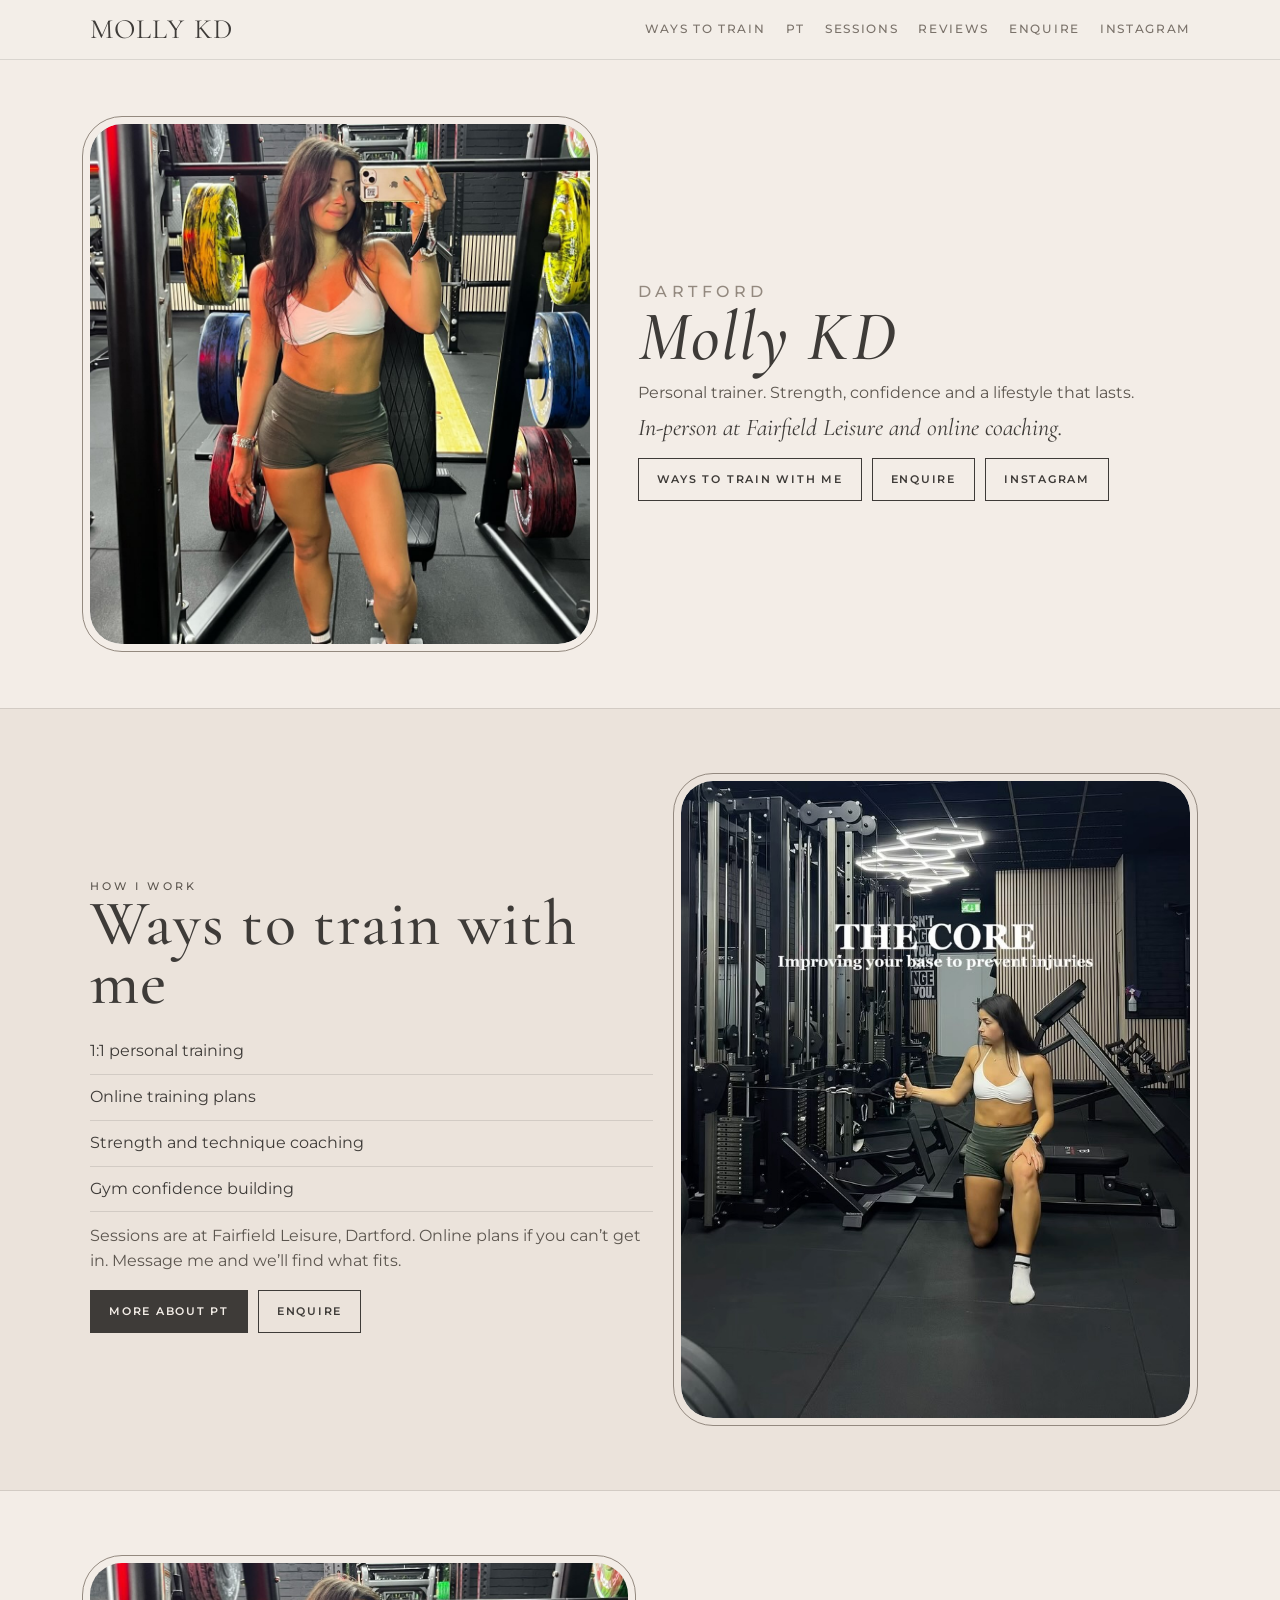
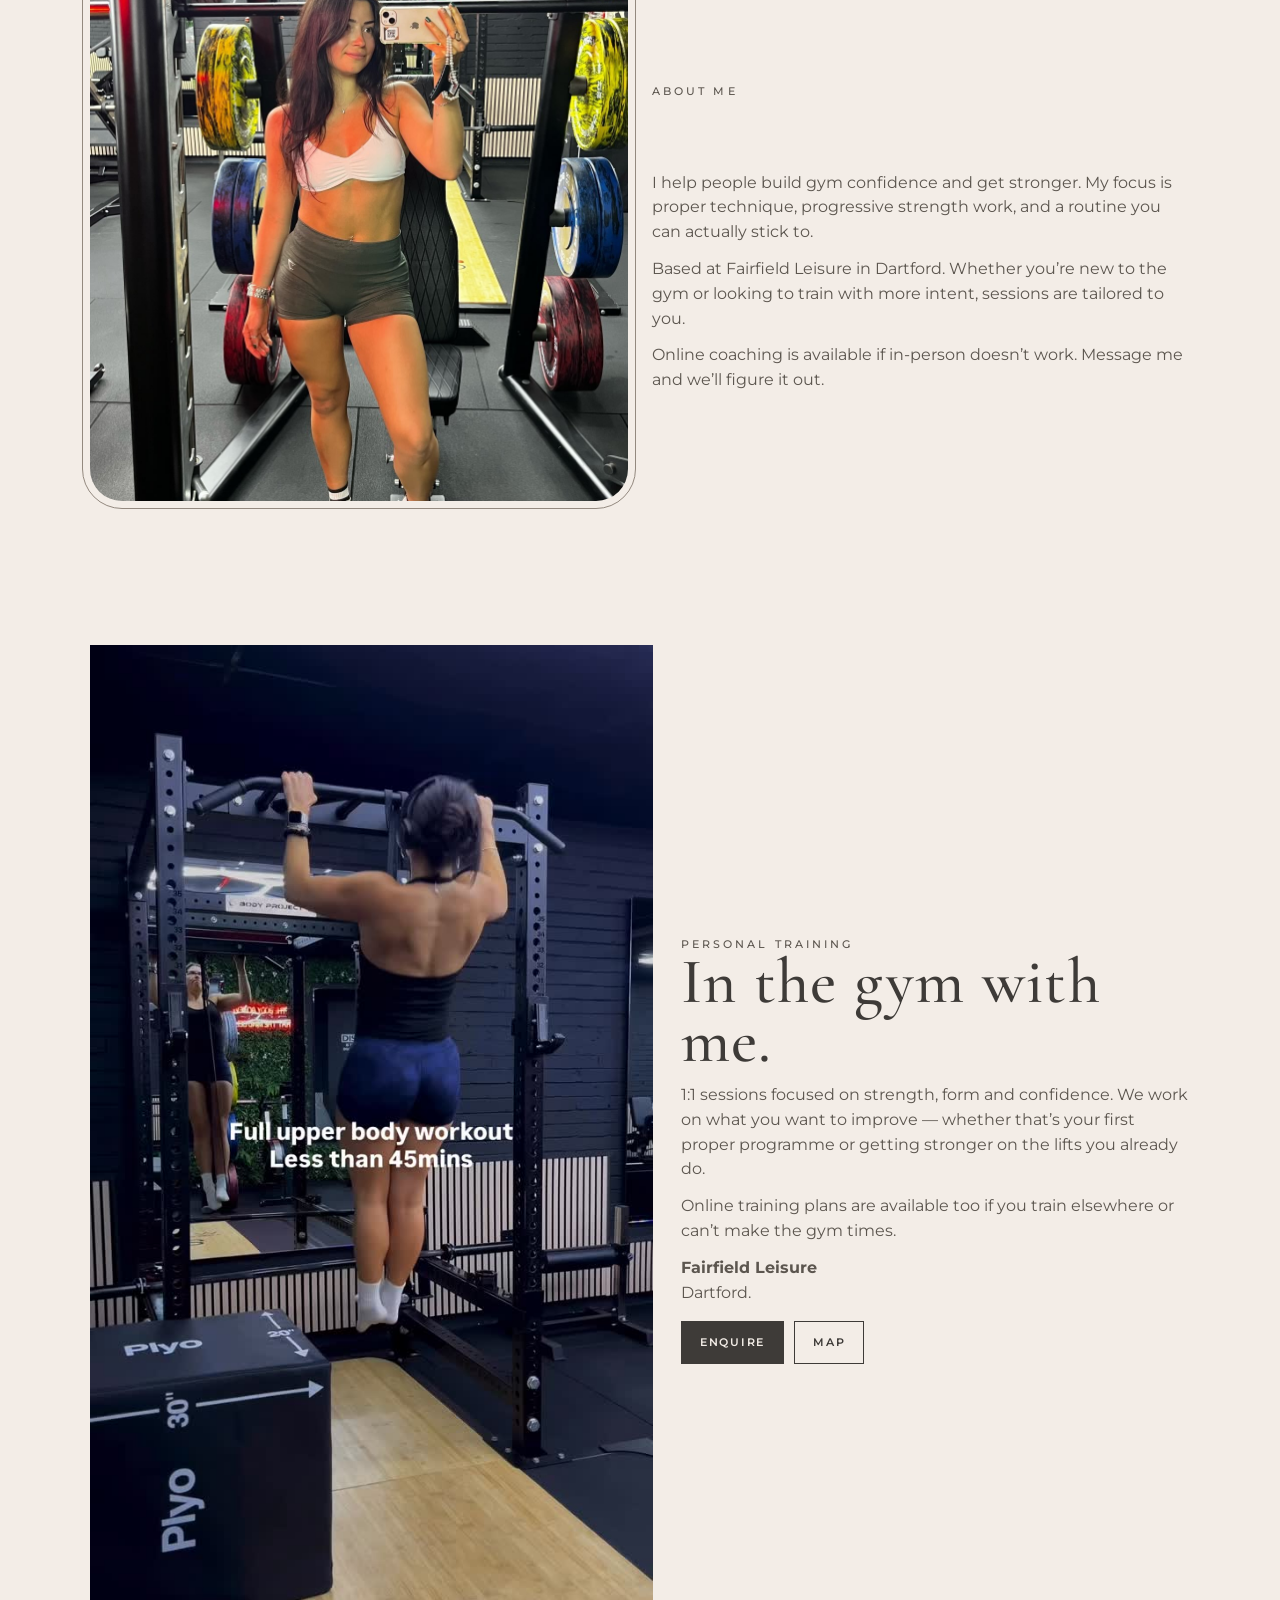
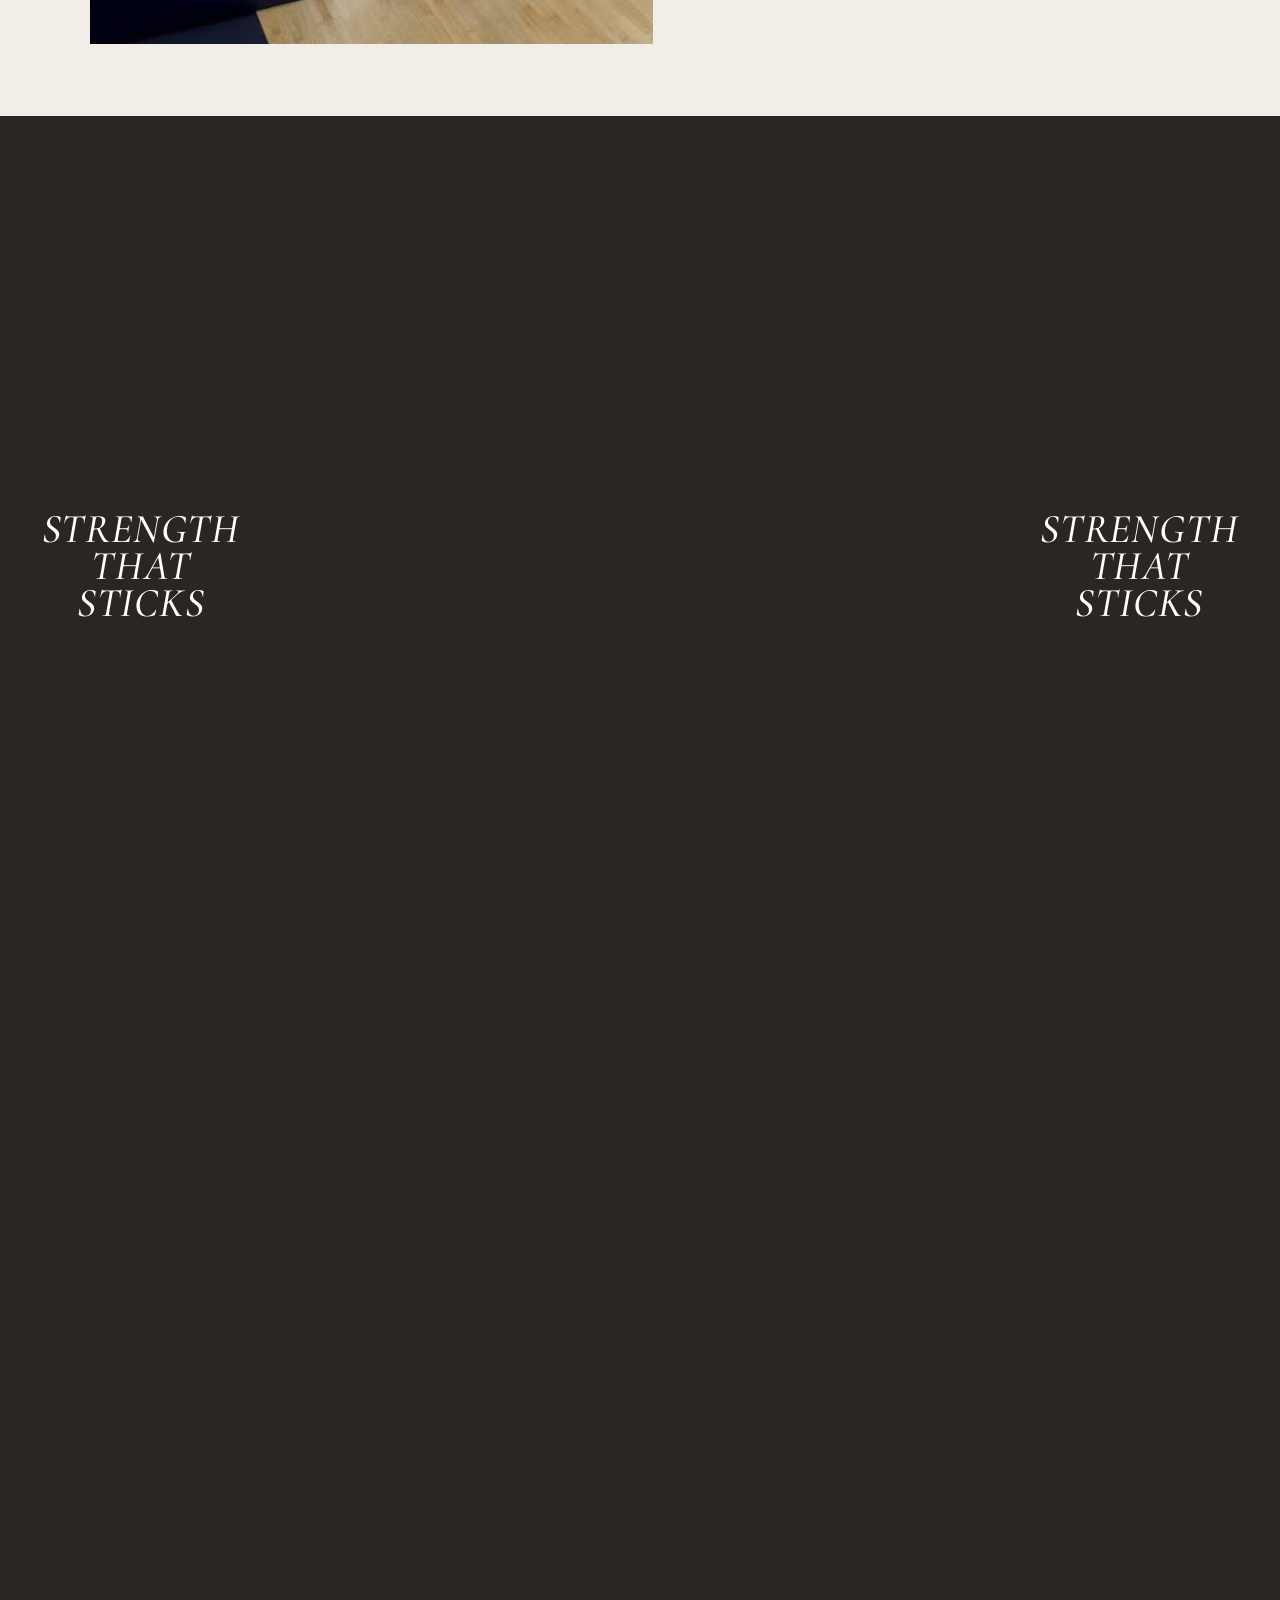
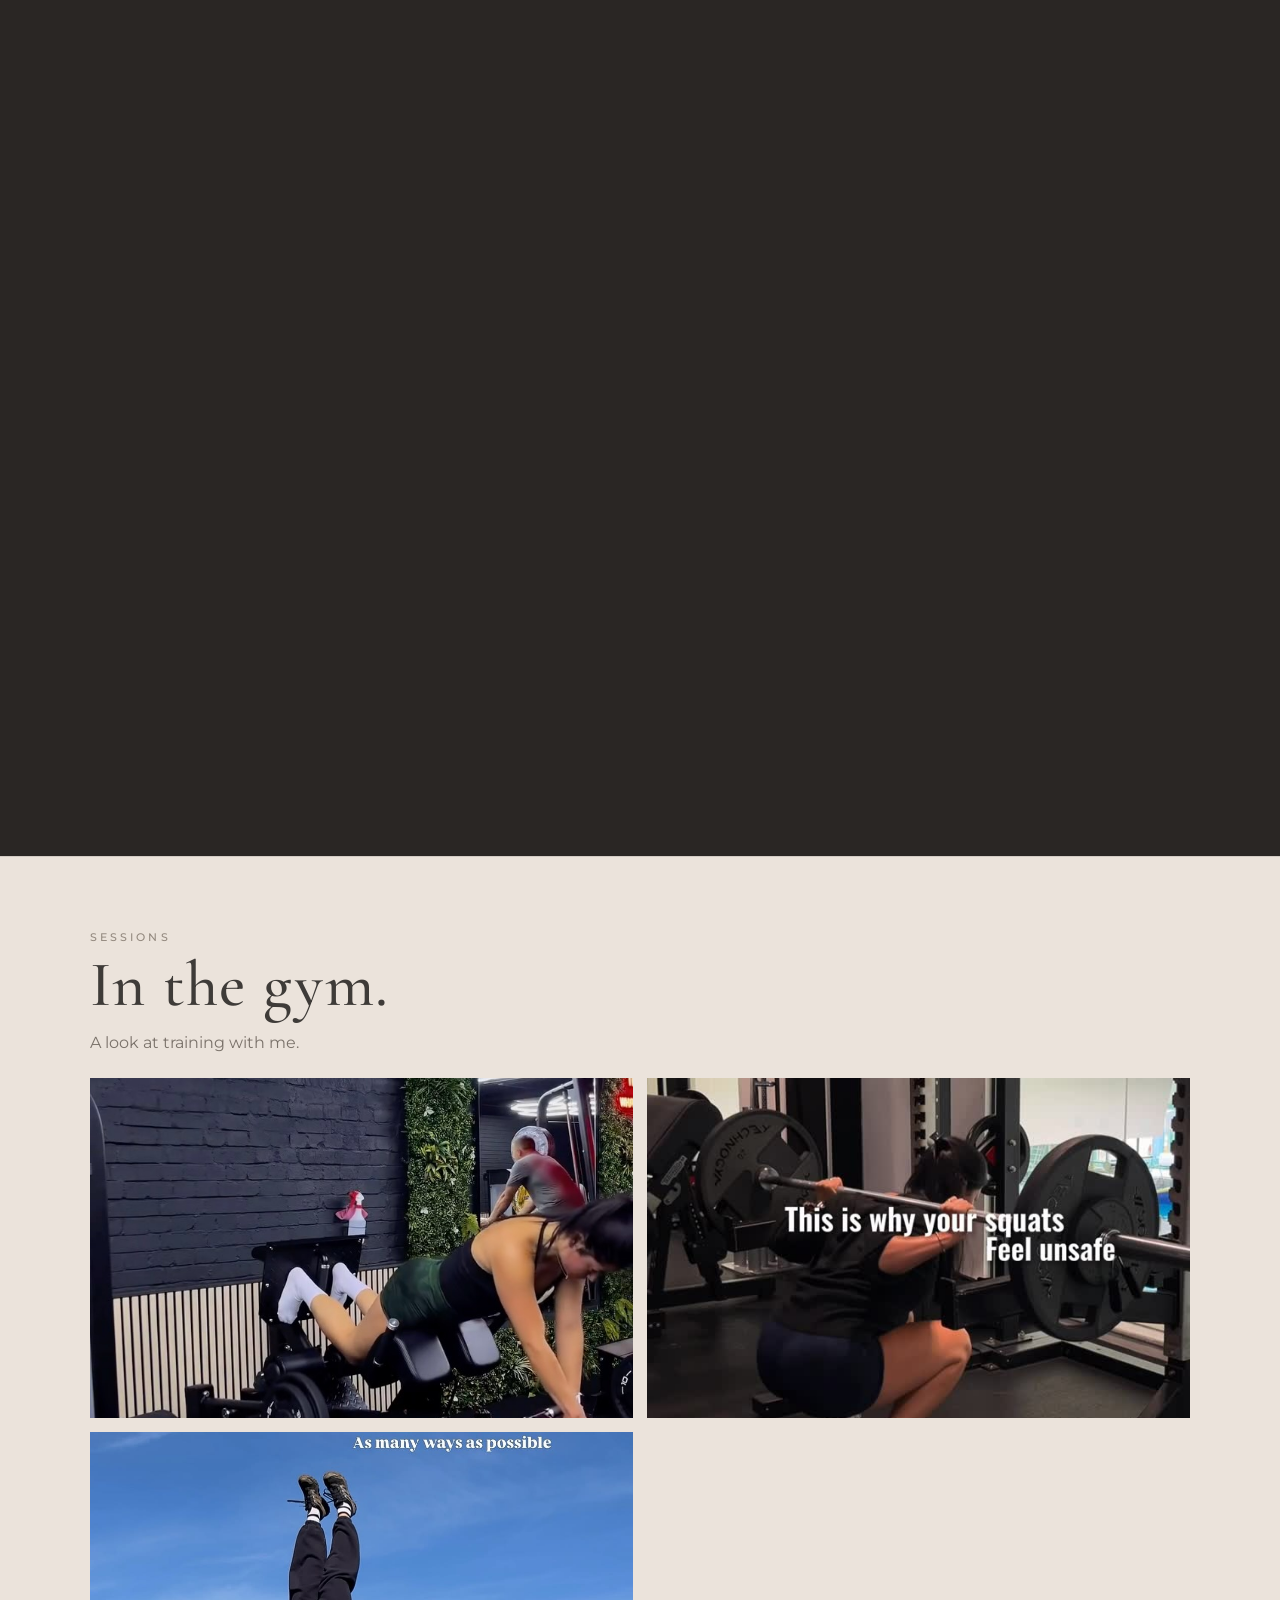
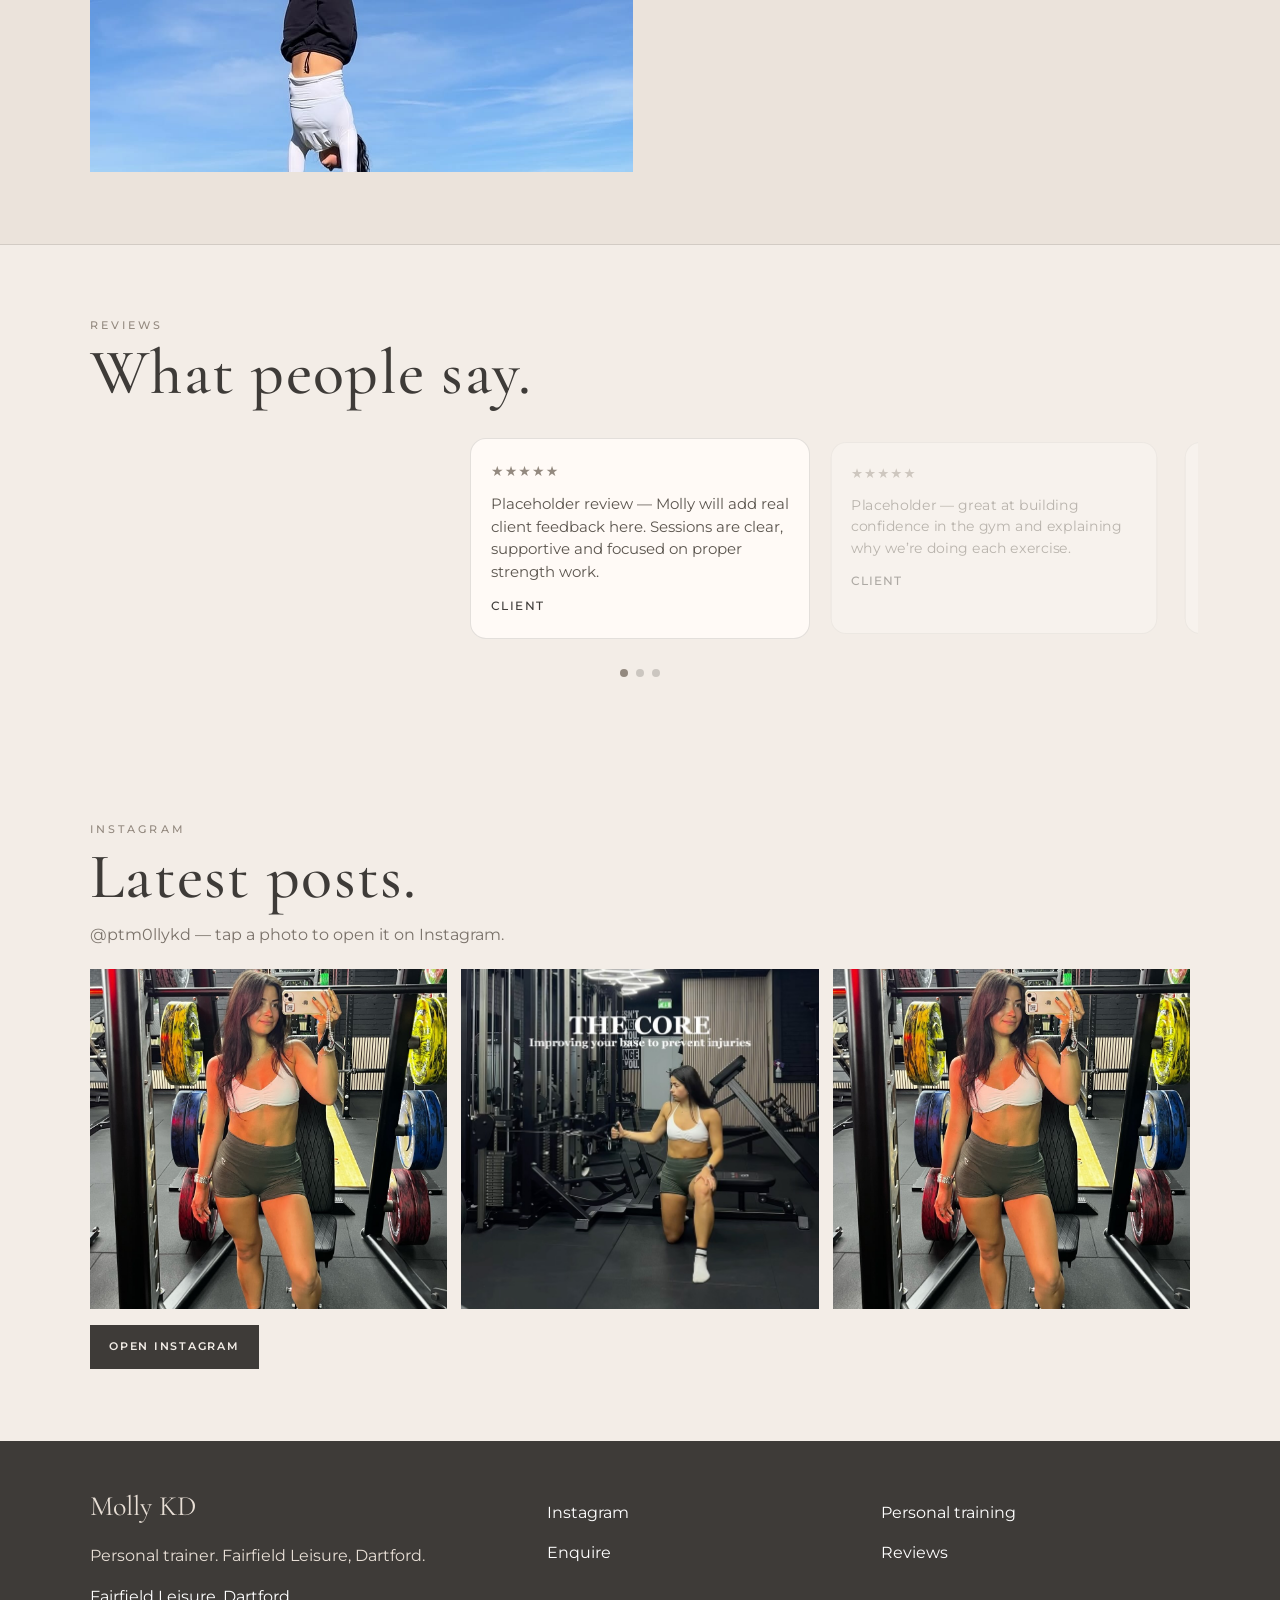
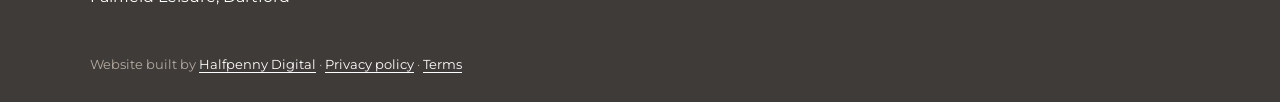
==== commit 09f9e343: "Use about pic for hero, remove hand photo, trim first 2s of reel" ====
--- a/index.html
+++ b/index.html
@@ -21,7 +21,7 @@
   <section class="hero">
     <div class="wrap hero-split">
       <figure class="hero-photo">
-        <img src="photos/hero-01.jpg" alt="Molly KD" />
+        <img src="photos/about-me-02.jpg" alt="Molly KD" />
       </figure>
       <div class="hero-copy">
         <p class="kicker hero-in d1">Dartford</p>
@@ -131,7 +131,6 @@
       <div class="results" data-stagger>
         <figure><img src="photos/action-01.jpg" alt="Training" /></figure>
         <figure><img src="photos/training-03.jpg" alt="Gym session" /></figure>
-        <figure><img src="photos/gym-01.jpg" alt="At the gym" /></figure>
         <figure><img src="photos/lifestyle-01.jpg" alt="Lifestyle" /></figure>
       </div>
     </div>
@@ -172,7 +171,7 @@
       <div class="results ig-grid" data-stagger>
         <figure>
           <a href="https://www.instagram.com/ptm0llykd/" target="_blank" rel="noreferrer">
-            <img src="photos/hero-01.jpg" alt="Instagram" />
+            <img src="photos/about-me-02.jpg" alt="Instagram" />
           </a>
         </figure>
         <figure>
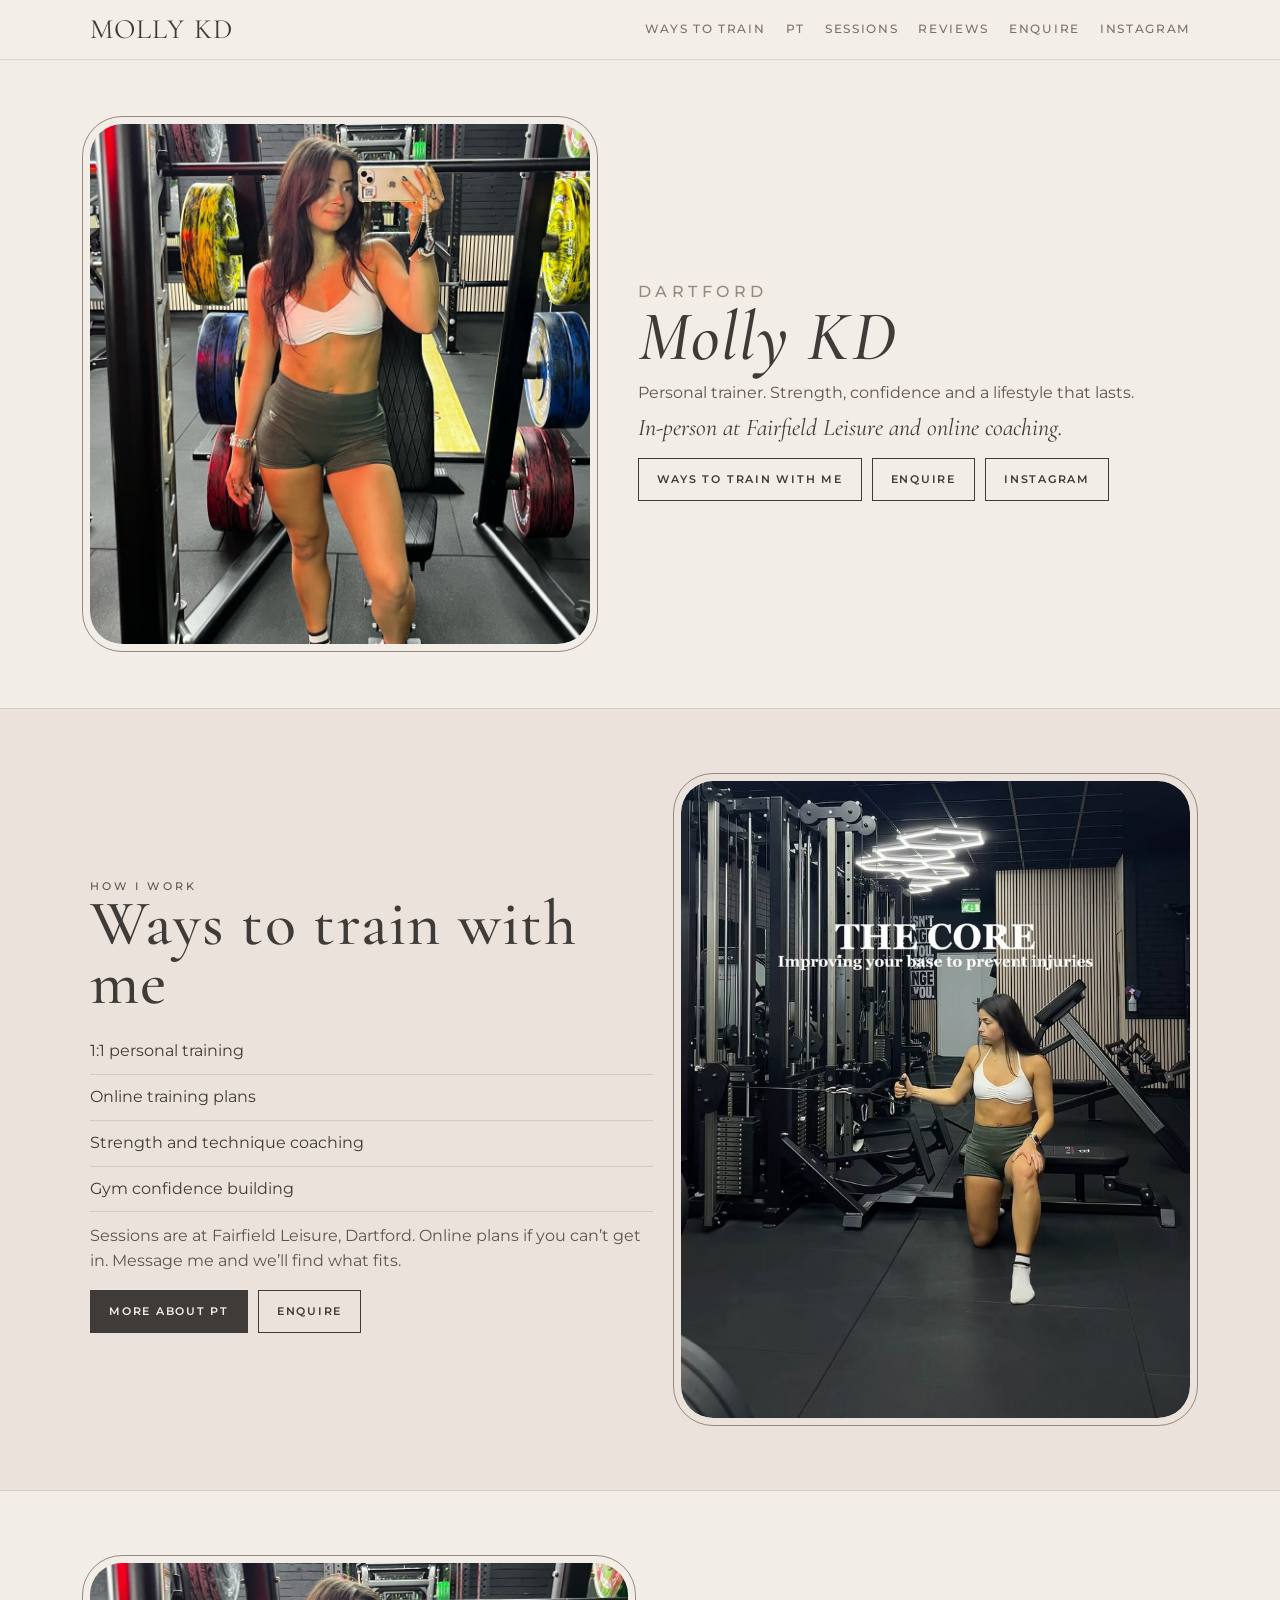
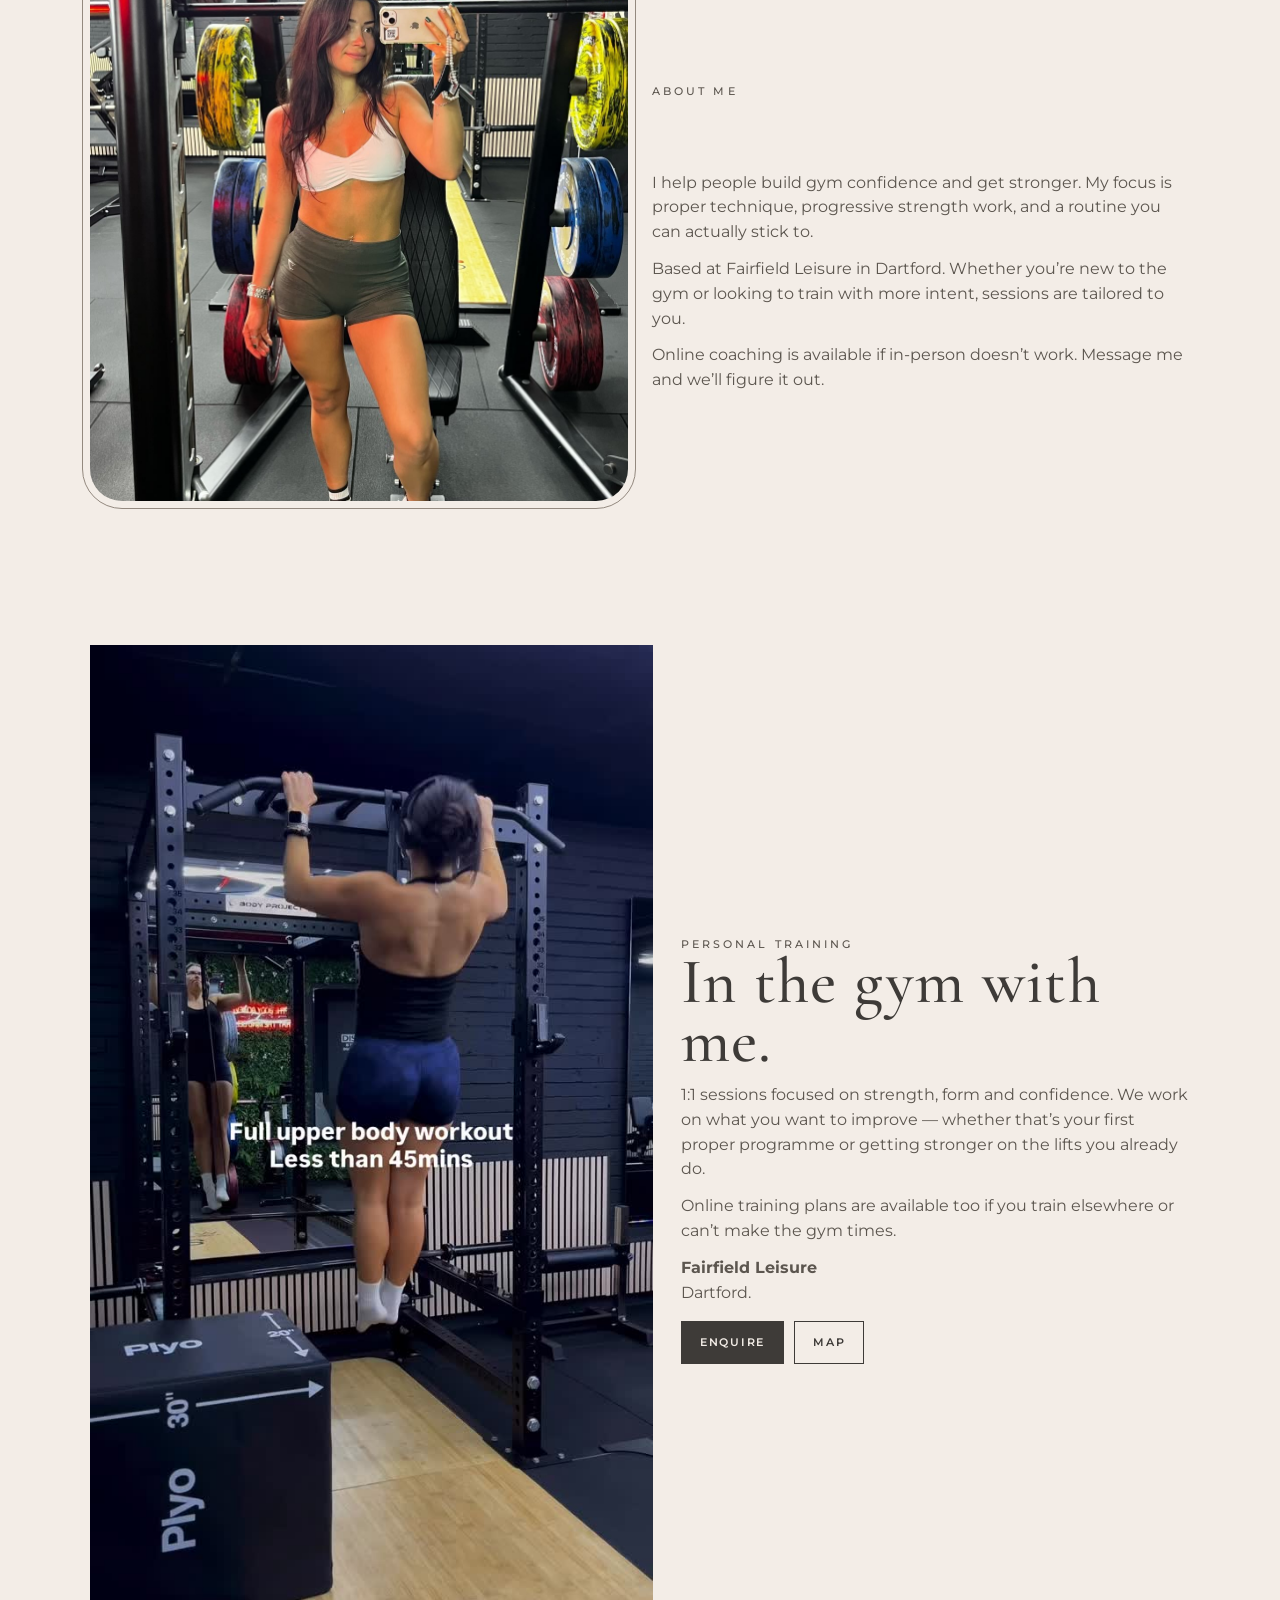
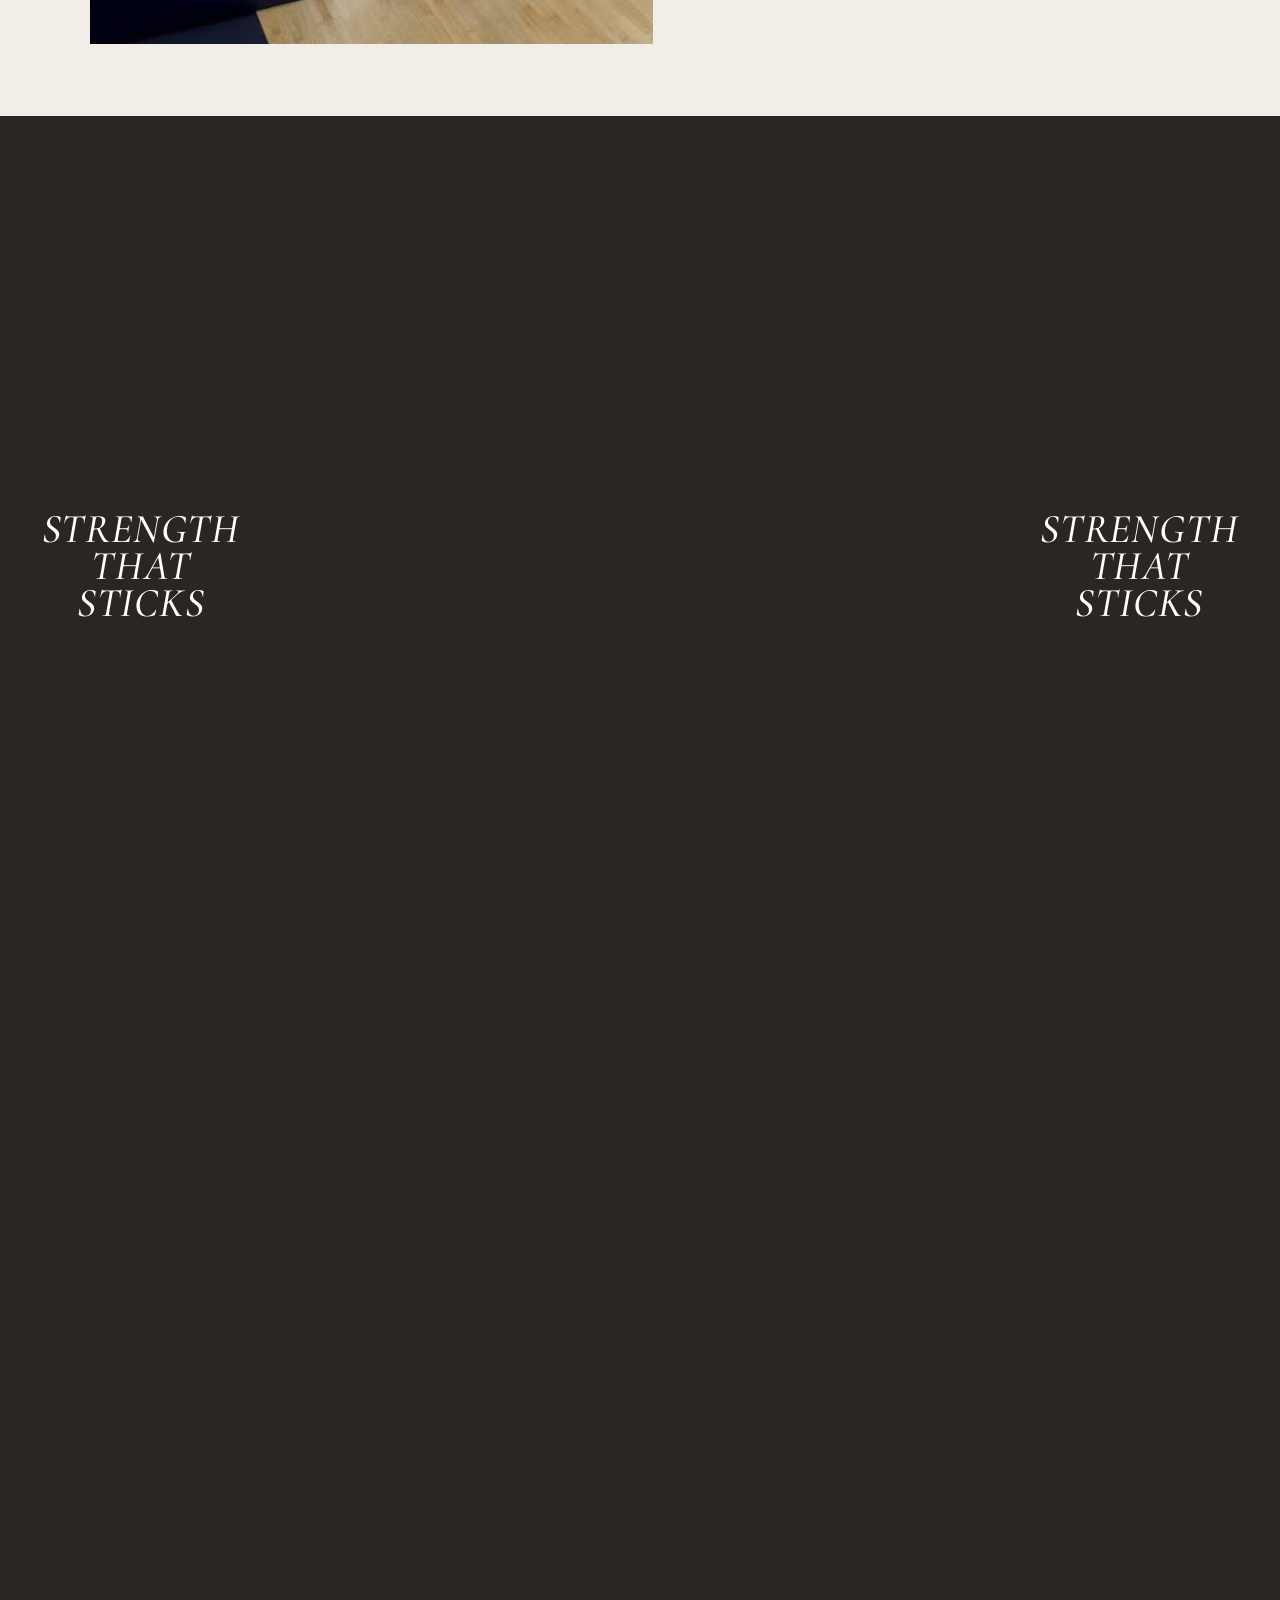
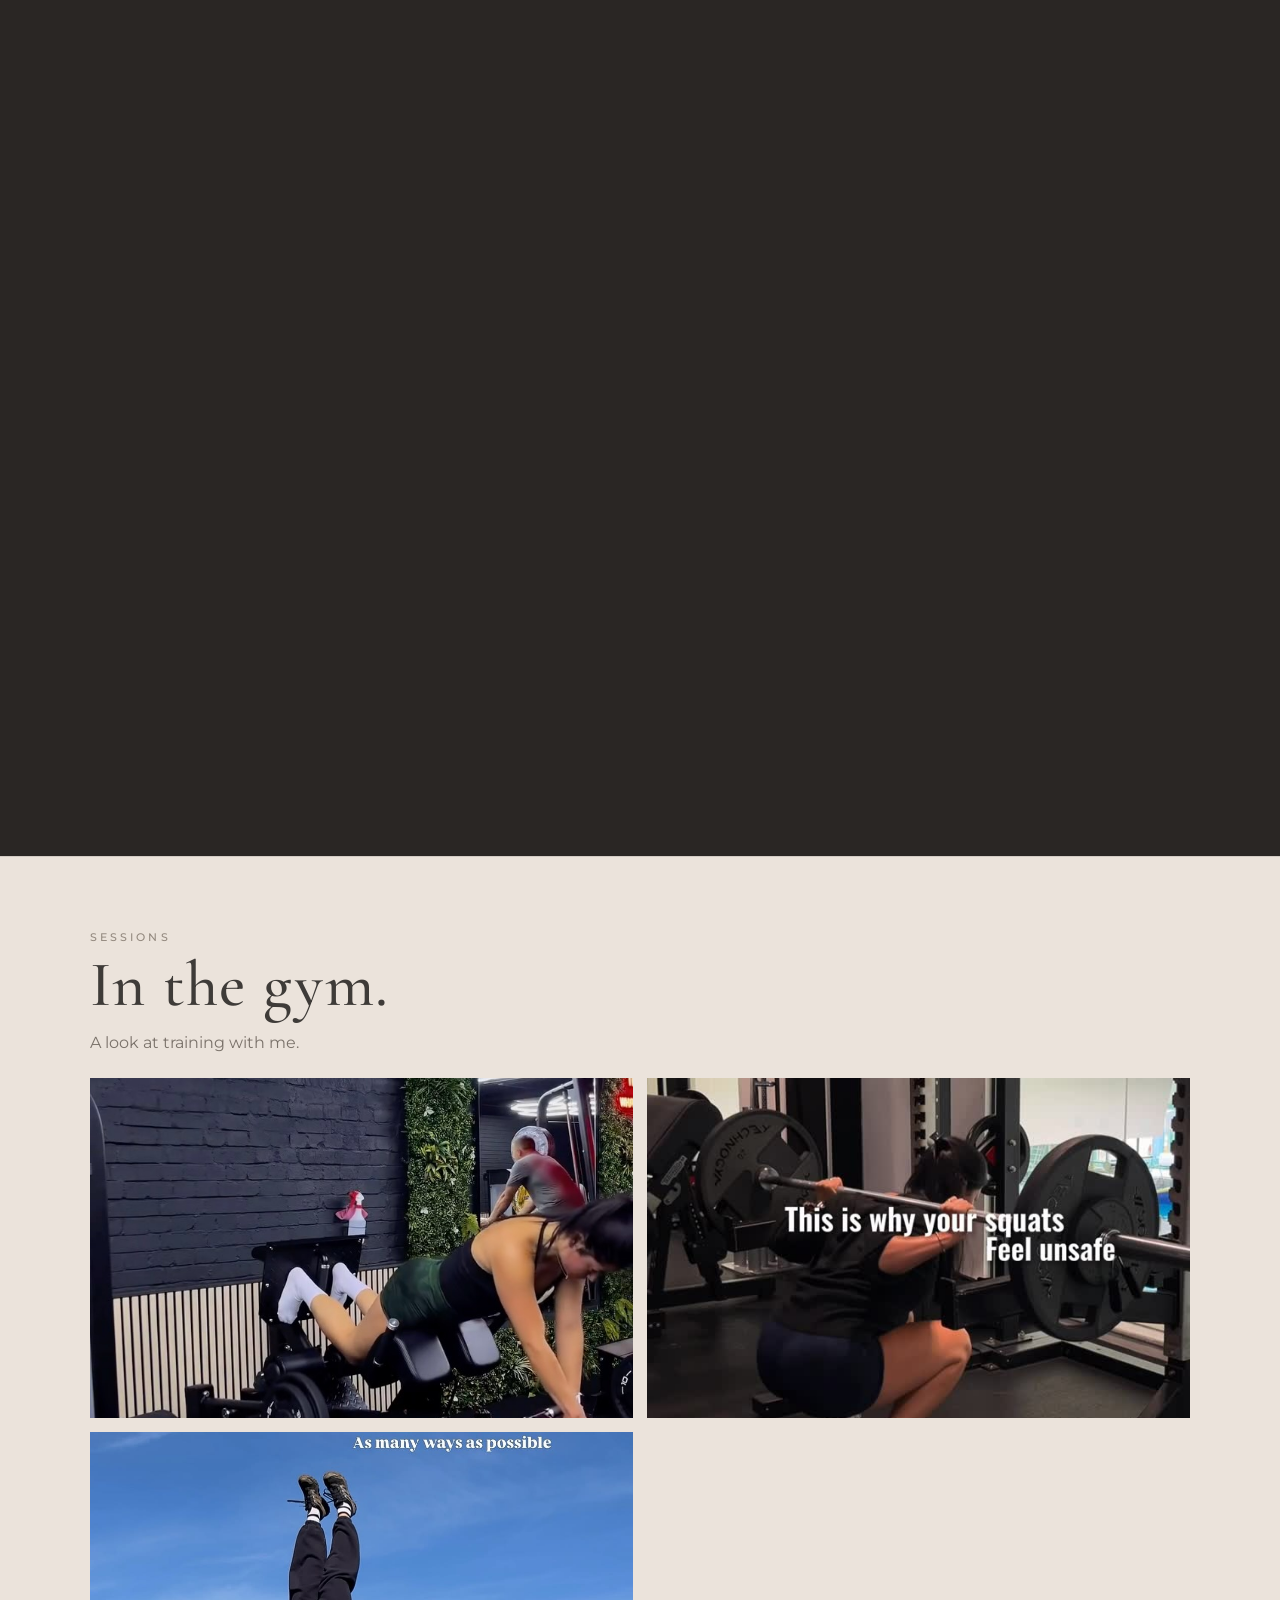
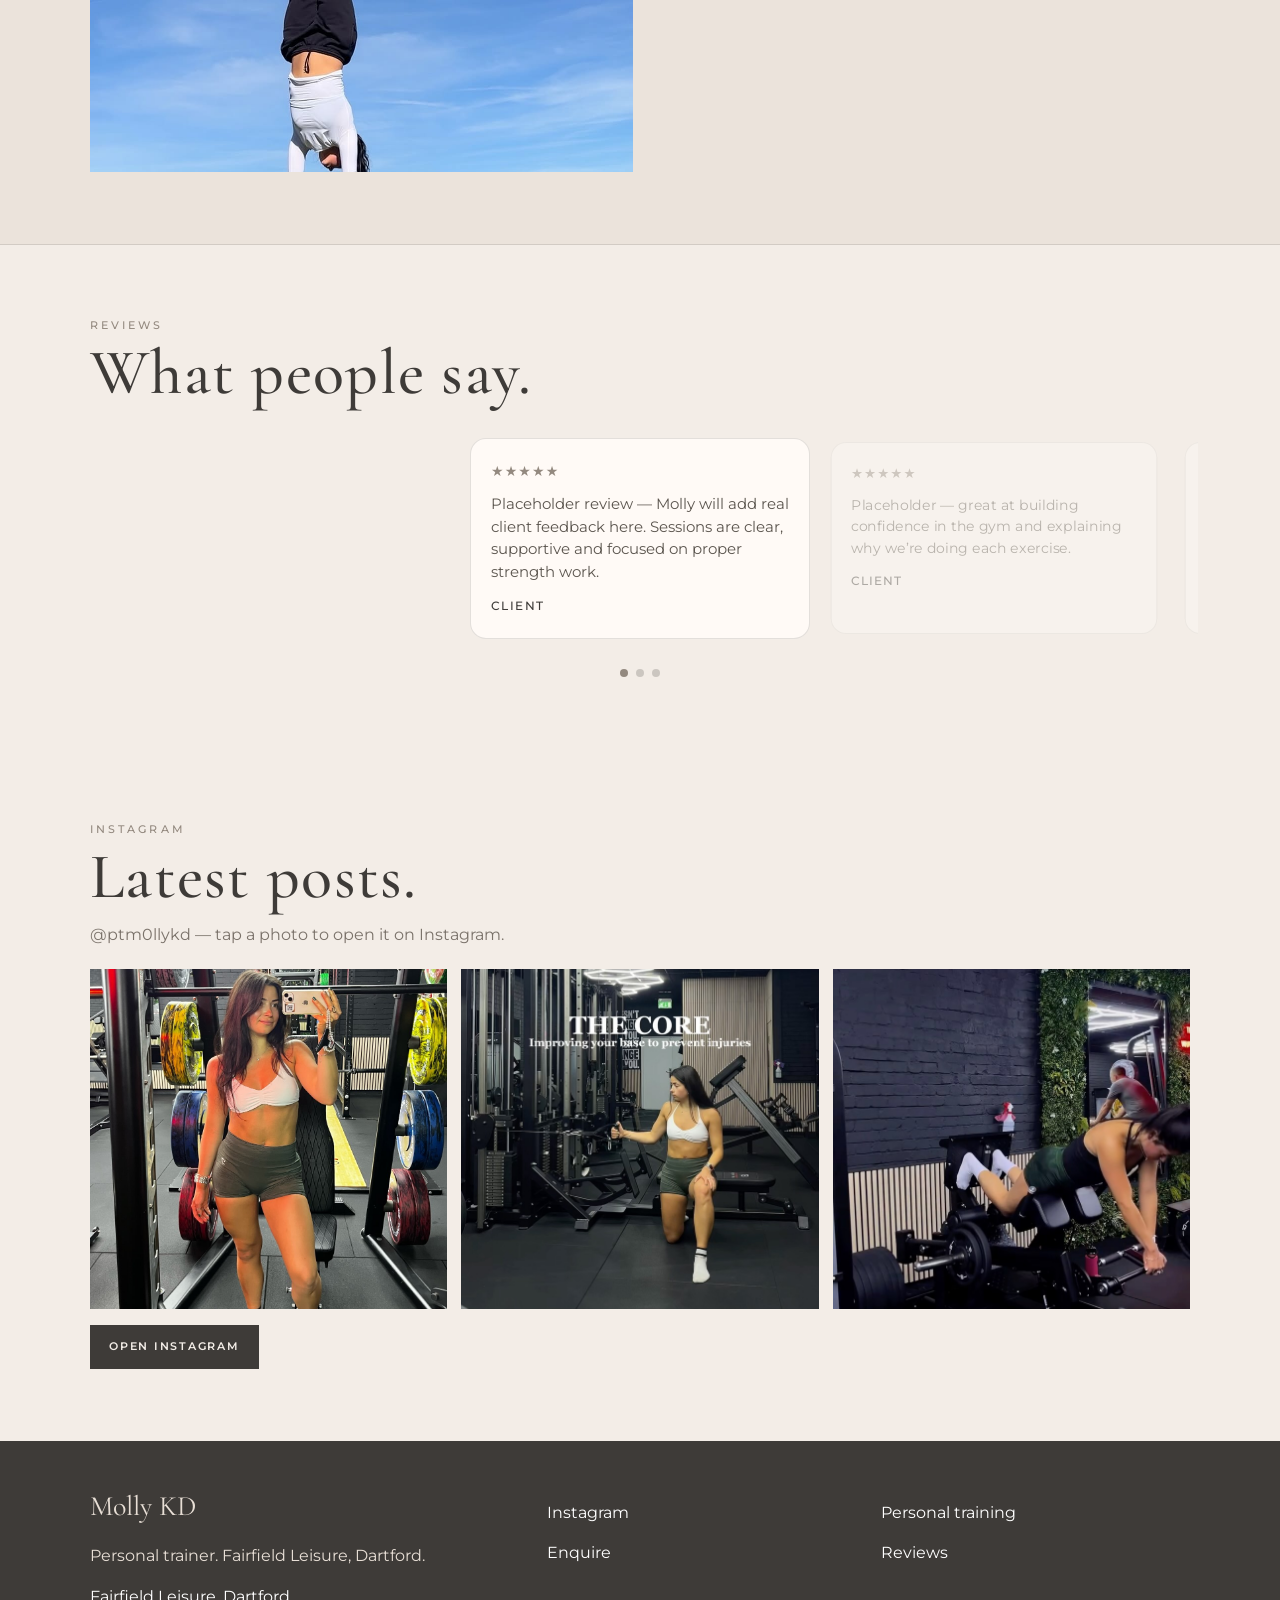
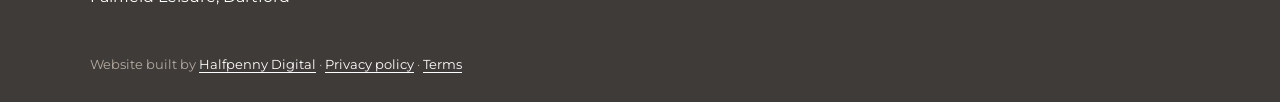
==== commit e13c6deb: "Match hero crop to about section, replace duplicate Instagram photo" ====
--- a/index.html
+++ b/index.html
@@ -181,7 +181,7 @@
         </figure>
         <figure>
           <a href="https://www.instagram.com/ptm0llykd/" target="_blank" rel="noreferrer">
-            <img src="photos/about-me-02.jpg" alt="Instagram" />
+            <img src="photos/action-01.jpg" alt="Instagram" />
           </a>
         </figure>
       </div>
--- a/css/mobile-panels.css
+++ b/css/mobile-panels.css
@@ -26,7 +26,7 @@
     width: 100%;
     height: 100%;
     object-fit: cover;
-    object-position: 32% 100%;
+    object-position: 58% 22%;
   }
   .hero::after {
     content: "" !important;
@@ -164,7 +164,7 @@
     height: 100%;
     object-fit: cover;
     min-height: 520px;
-    object-position: center 30%;
+    object-position: 58% 22%;
     border-radius: 32px;
   }
   .hero-copy { padding: 0; }
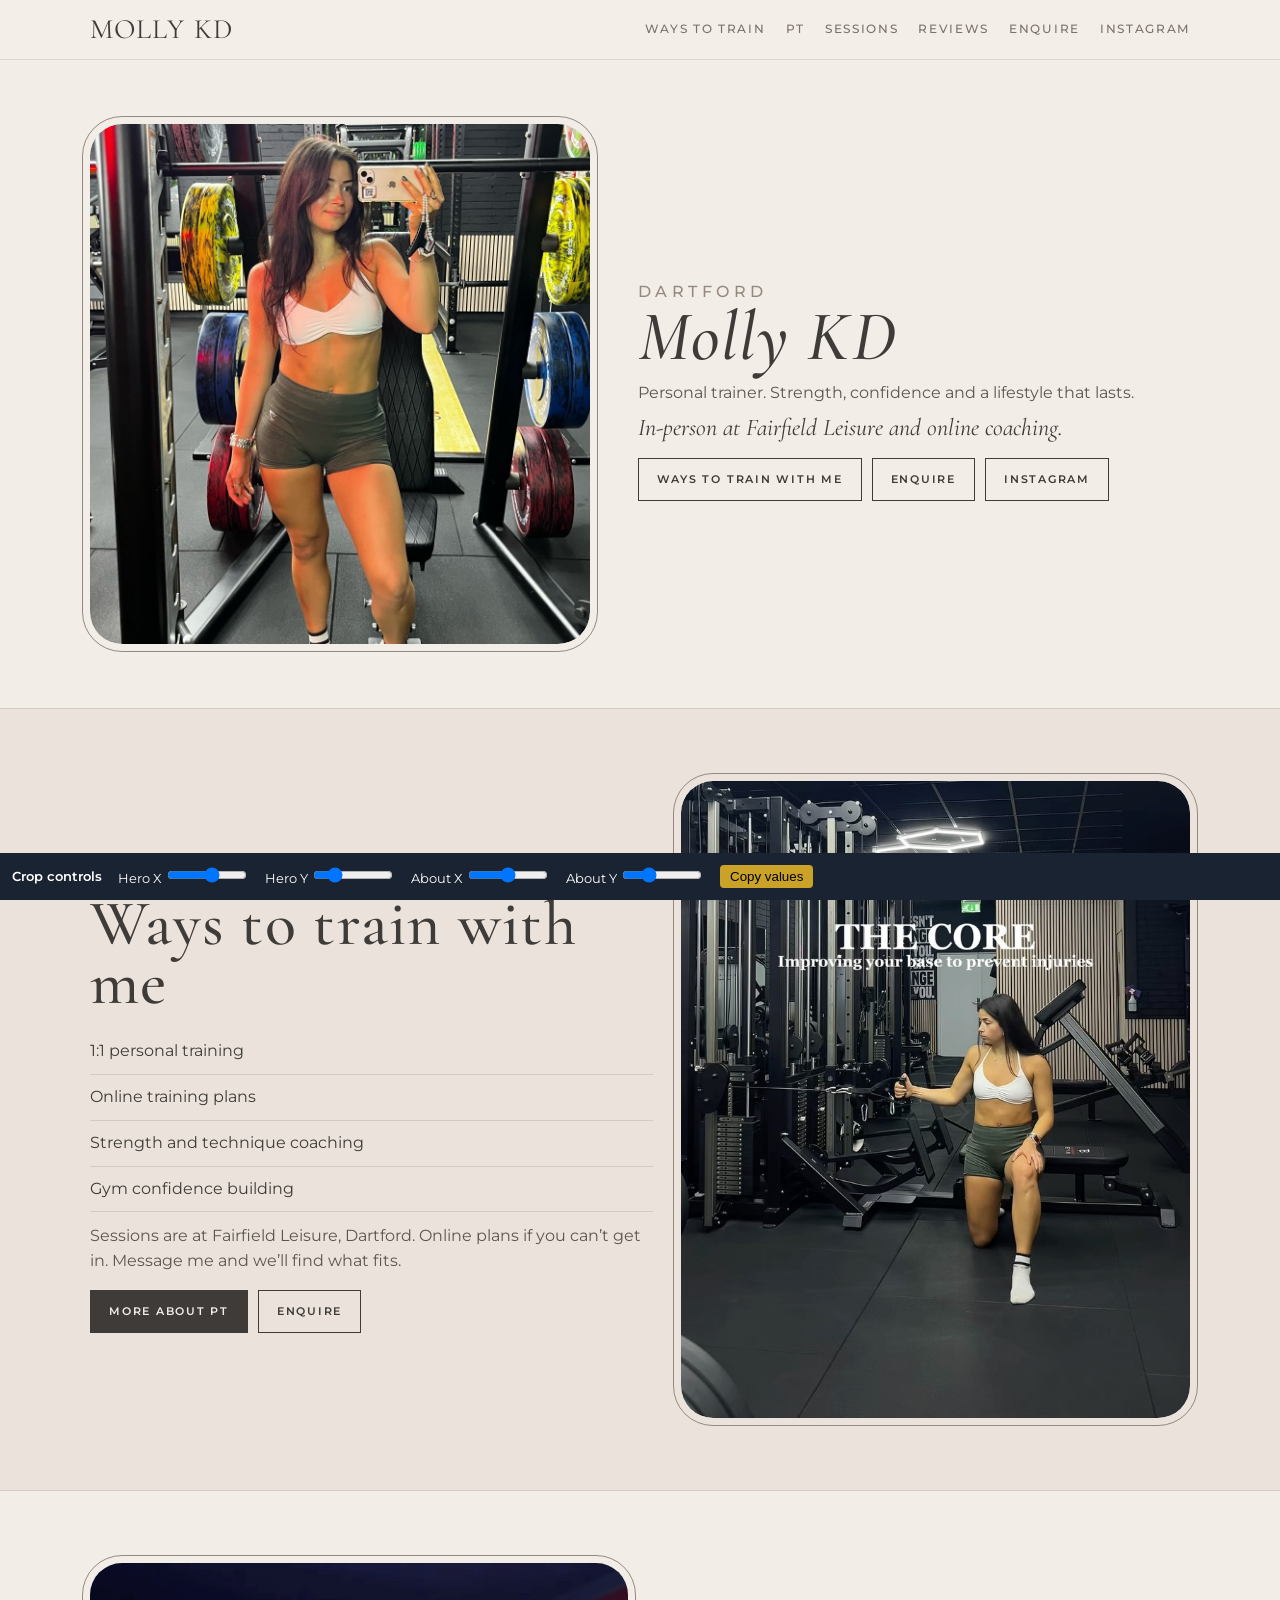
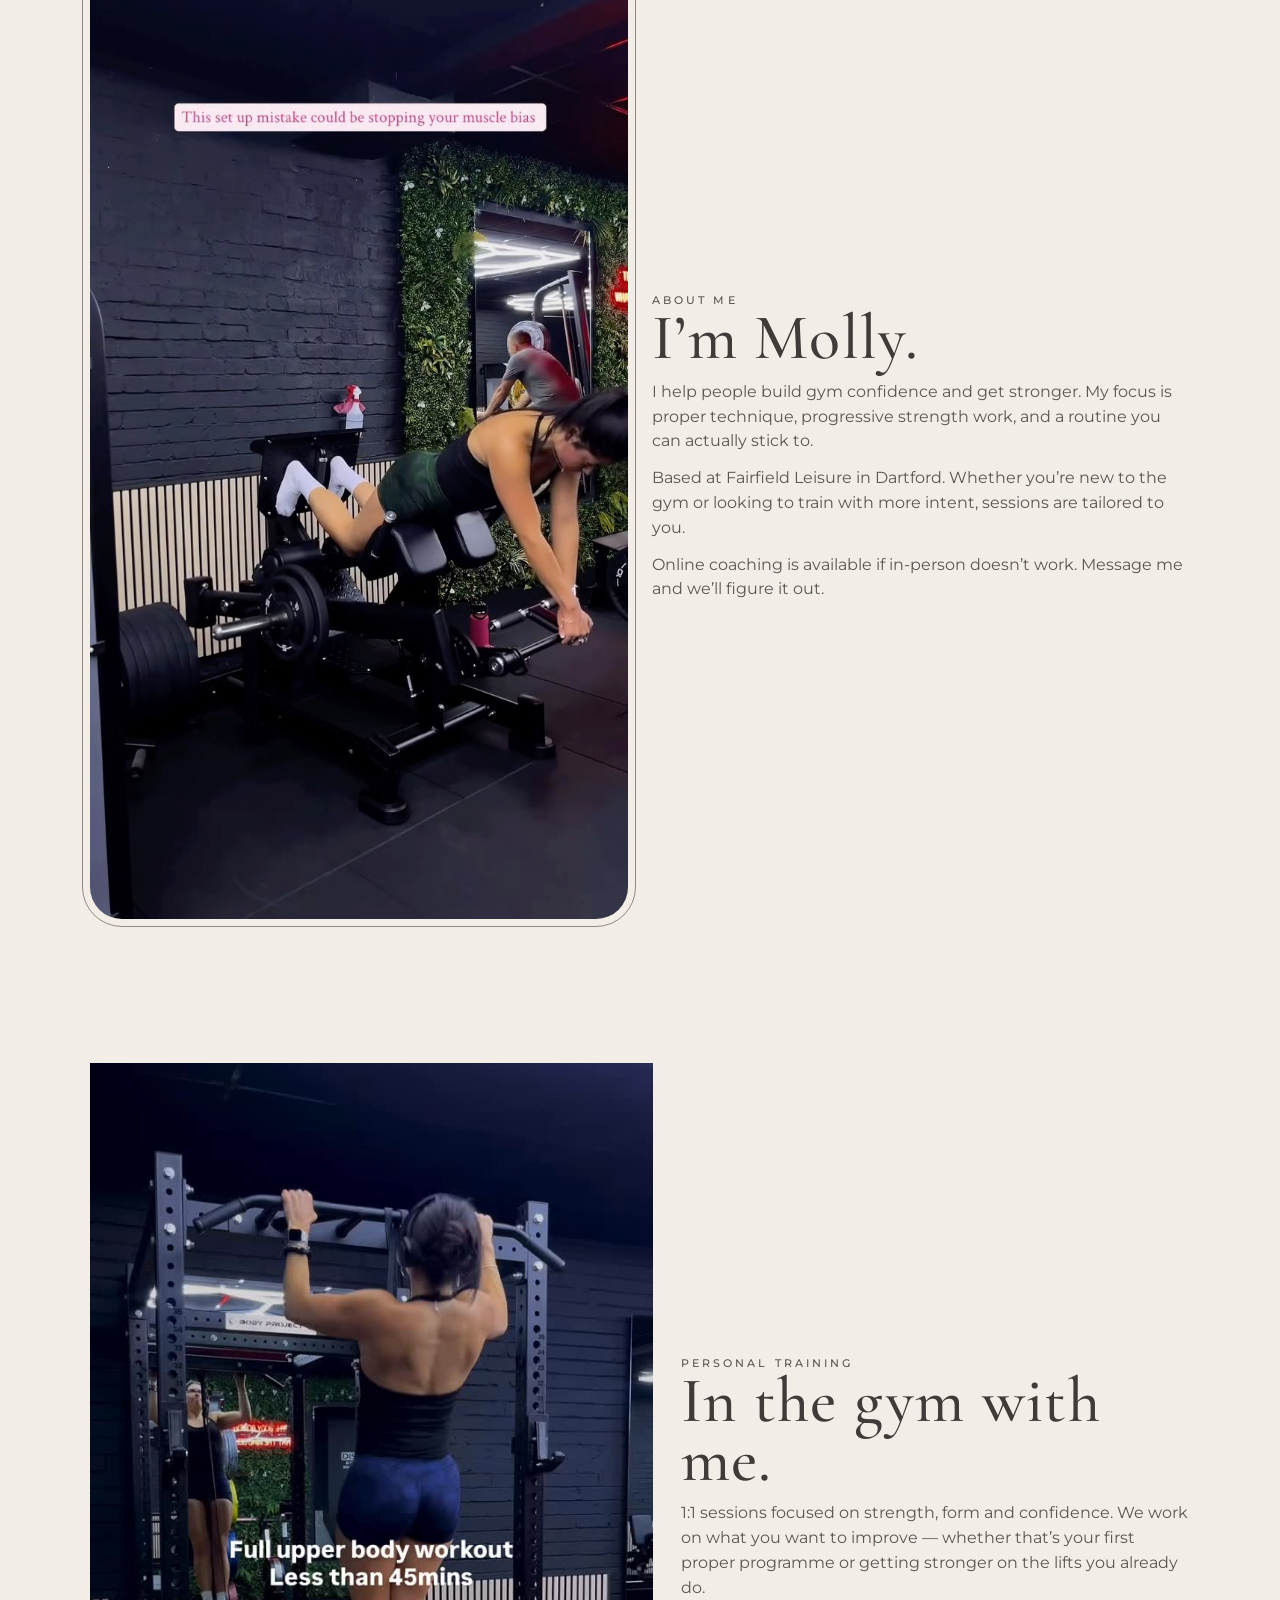
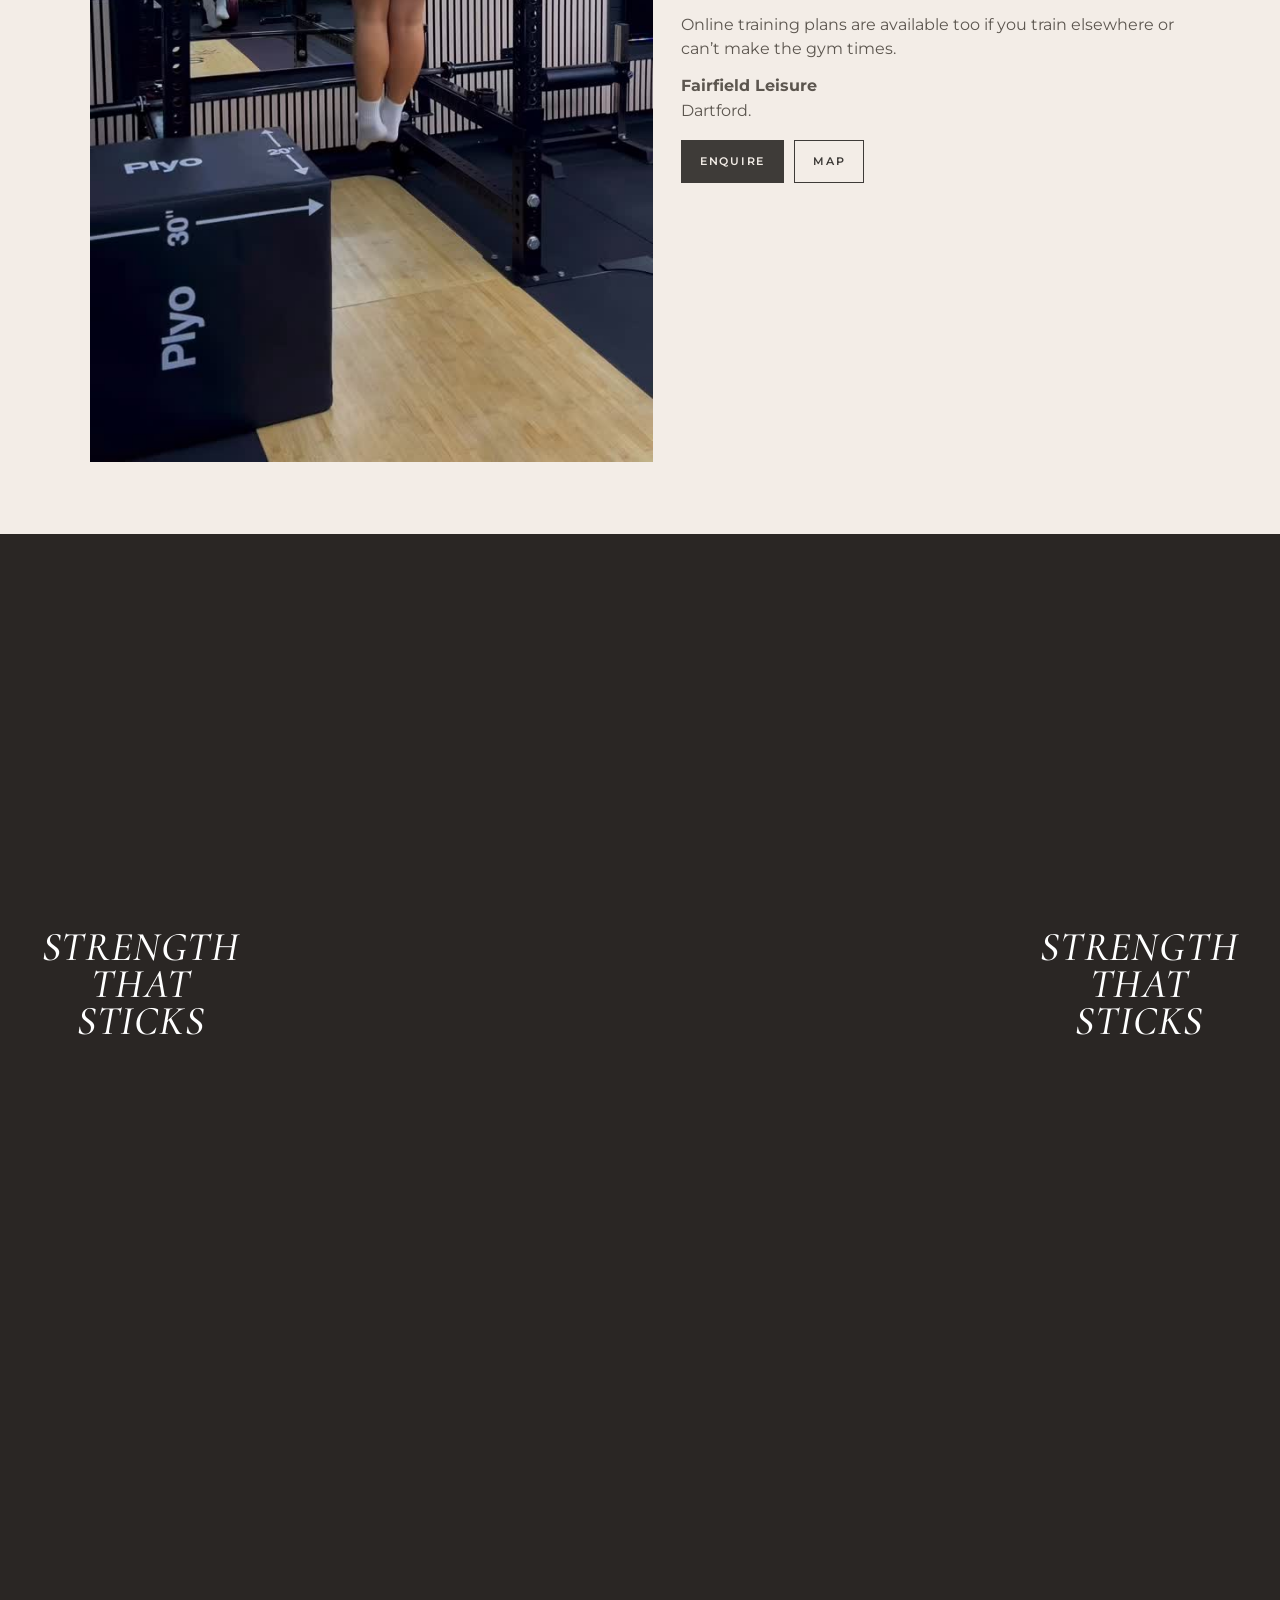
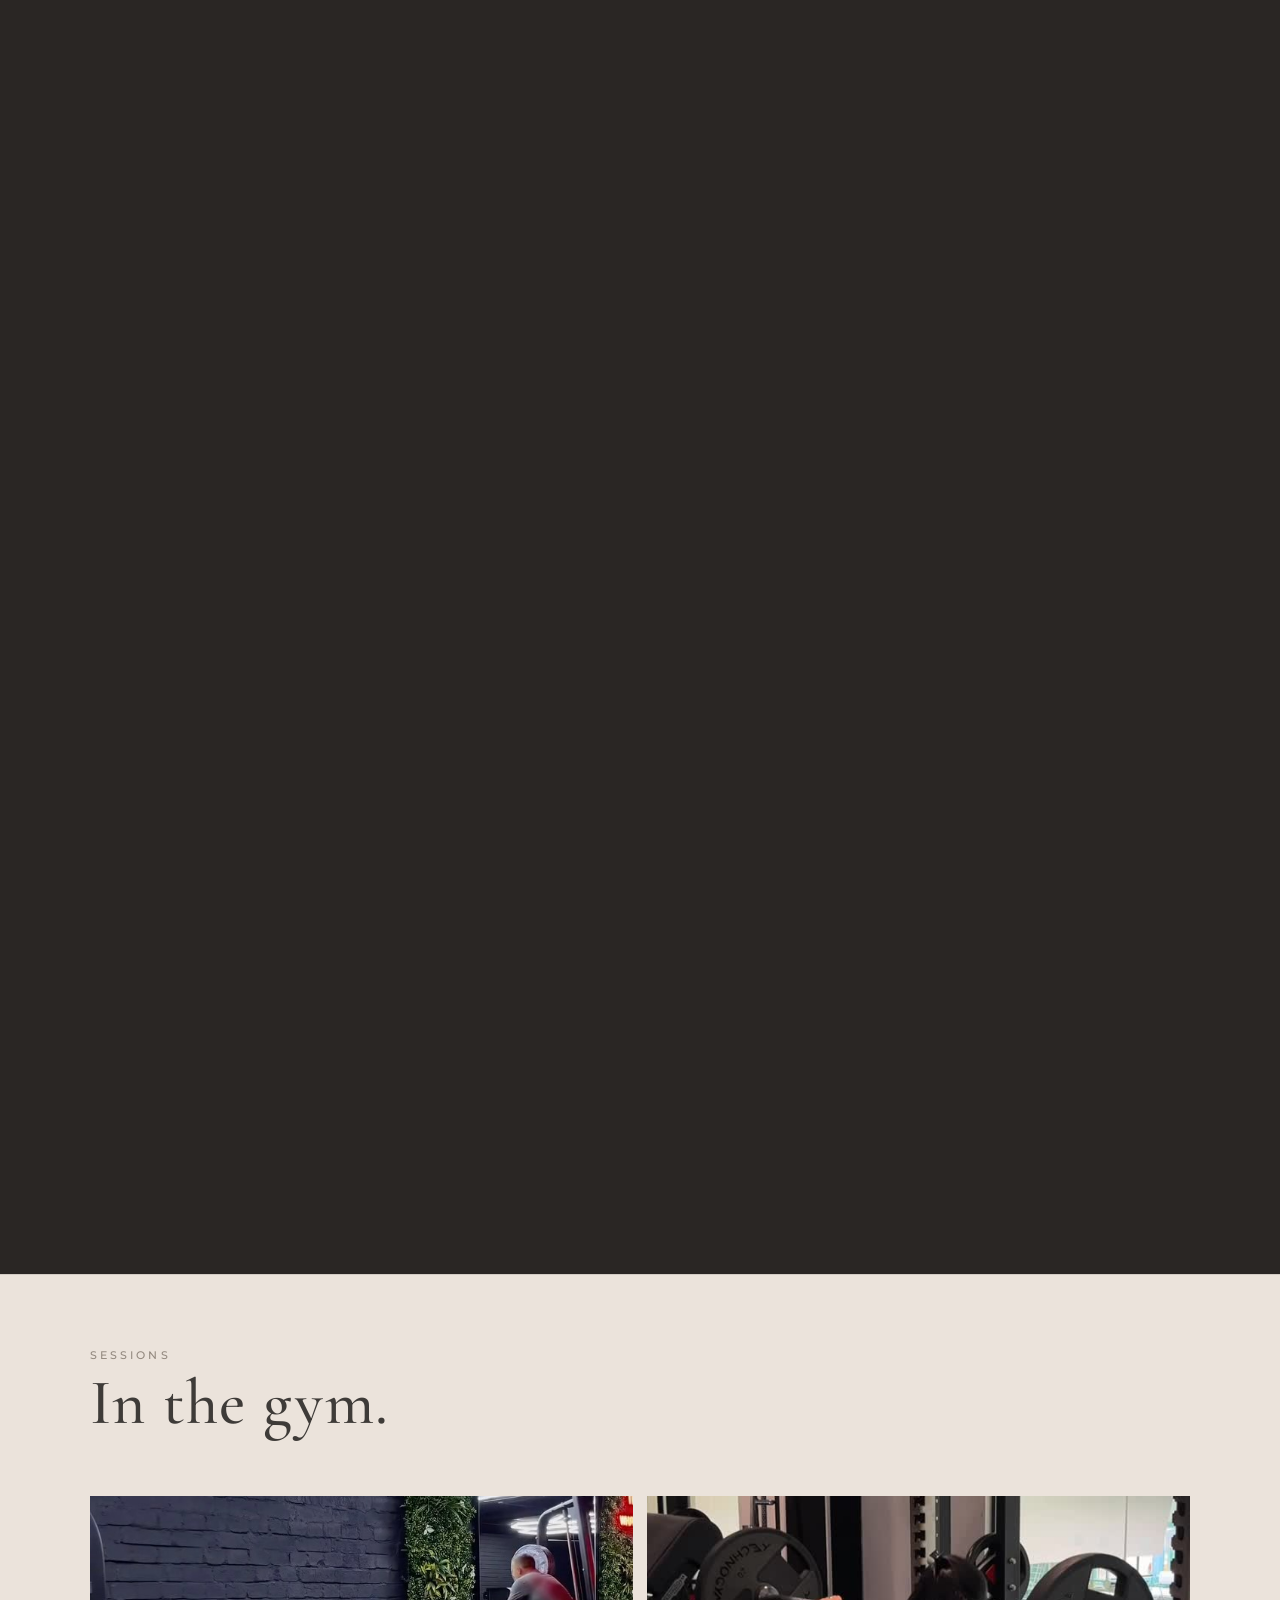
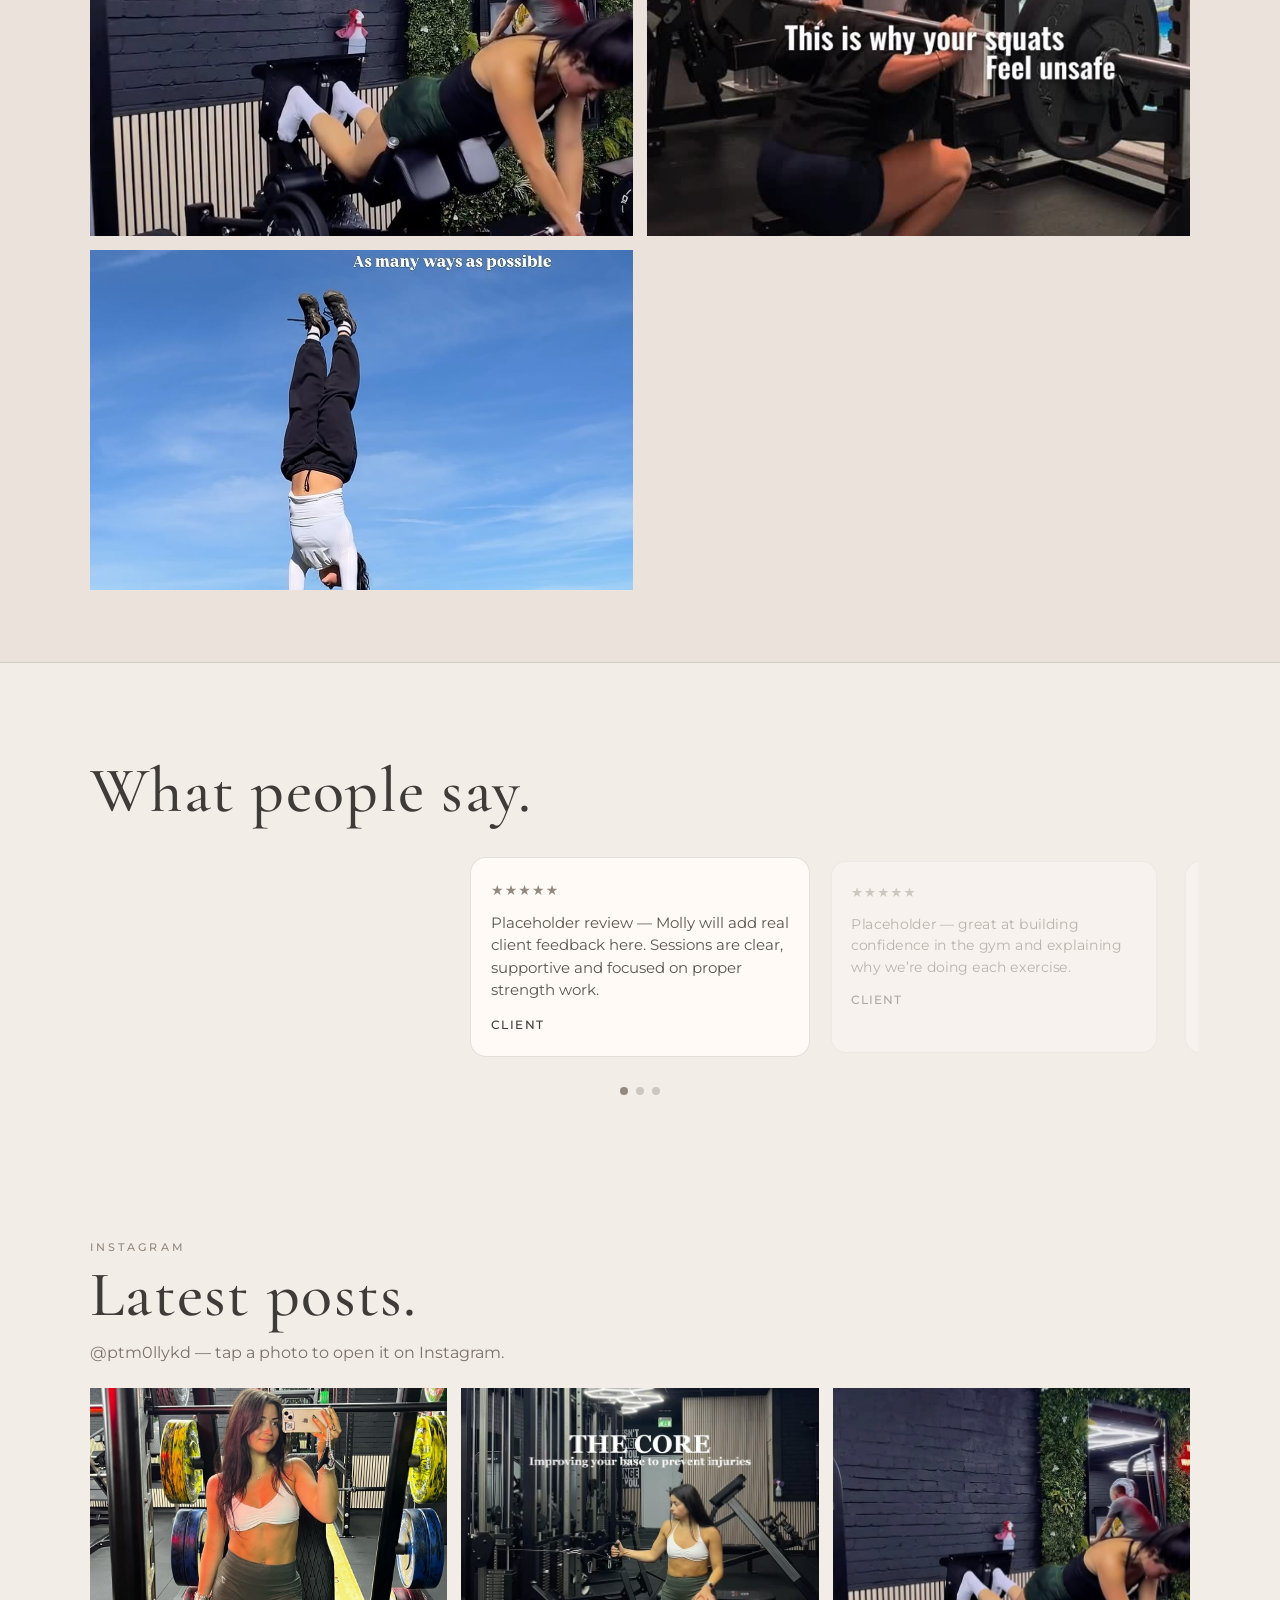
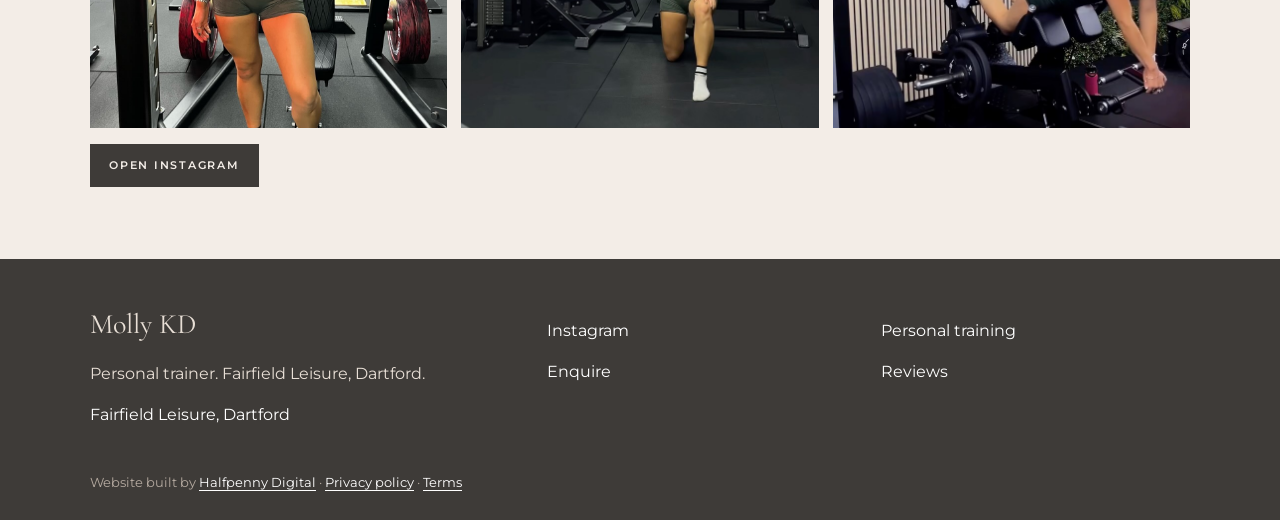
==== commit 65115d71: "Add crop controls for hero and about, swap about to action-01" ====
--- a/index.html
+++ b/index.html
@@ -21,7 +21,7 @@
   <section class="hero">
     <div class="wrap hero-split">
       <figure class="hero-photo">
-        <img src="photos/about-me-02.jpg" alt="Molly KD" />
+        <img id="hero-img" src="photos/about-me-02.jpg" alt="Molly KD" data-crop="hero" />
       </figure>
       <div class="hero-copy">
         <p class="kicker hero-in d1">Dartford</p>
@@ -70,7 +70,7 @@
         <p class="reveal">Online coaching is available if in-person doesn’t work. Message me and we’ll figure it out.</p>
       </div>
       <figure class="about-photo reveal">
-        <img src="photos/about-me-02.jpg" alt="Molly KD" />
+        <img id="about-img" src="photos/action-01.jpg" alt="Molly KD" data-crop="about" />
       </figure>
     </div>
   </section>
@@ -193,5 +193,35 @@
 
   <div id="site-footer"></div>
   <script src="js/site.js?v=2"></script>
+
+<div id="crop-controls" style="position:fixed;bottom:0;left:0;right:0;background:#1a2332;color:#fff;padding:12px;font-size:13px;z-index:9999;display:flex;gap:16px;flex-wrap:wrap;align-items:center;">
+  <span style="font-weight:600">Crop controls</span>
+  <label>Hero X <input type="range" id="hero-x" min="0" max="100" value="58" style="width:80px"></label>
+  <label>Hero Y <input type="range" id="hero-y" min="0" max="100" value="22" style="width:80px"></label>
+  <label>About X <input type="range" id="about-x" min="0" max="100" value="50" style="width:80px"></label>
+  <label>About Y <input type="range" id="about-y" min="0" max="100" value="30" style="width:80px"></label>
+  <button id="copy-vals" style="background:#c9a227;border:0;padding:4px 10px;border-radius:4px;cursor:pointer">Copy values</button>
+</div>
+<script>
+(function(){
+  const hero = document.querySelector("[data-crop=hero]");
+  const about = document.querySelector("[data-crop=about]");
+  const hx = document.getElementById("hero-x");
+  const hy = document.getElementById("hero-y");
+  const ax = document.getElementById("about-x");
+  const ay = document.getElementById("about-y");
+  function apply(){
+    if(hero) hero.style.objectPosition = hx.value + "% " + hy.value + "%";
+    if(about) about.style.objectPosition = ax.value + "% " + ay.value + "%";
+  }
+  [hx,hy,ax,ay].forEach(el => el.addEventListener("input", apply));
+  document.getElementById("copy-vals").onclick = function(){
+    const txt = "HERO: object-position: " + hx.value + "% " + hy.value + "%;\nABOUT: object-position: " + ax.value + "% " + ay.value + "%;";
+    navigator.clipboard.writeText(txt).then(() => alert("Copied:\n" + txt));
+  };
+  apply();
+})();
+</script>
+
 </body>
 </html>
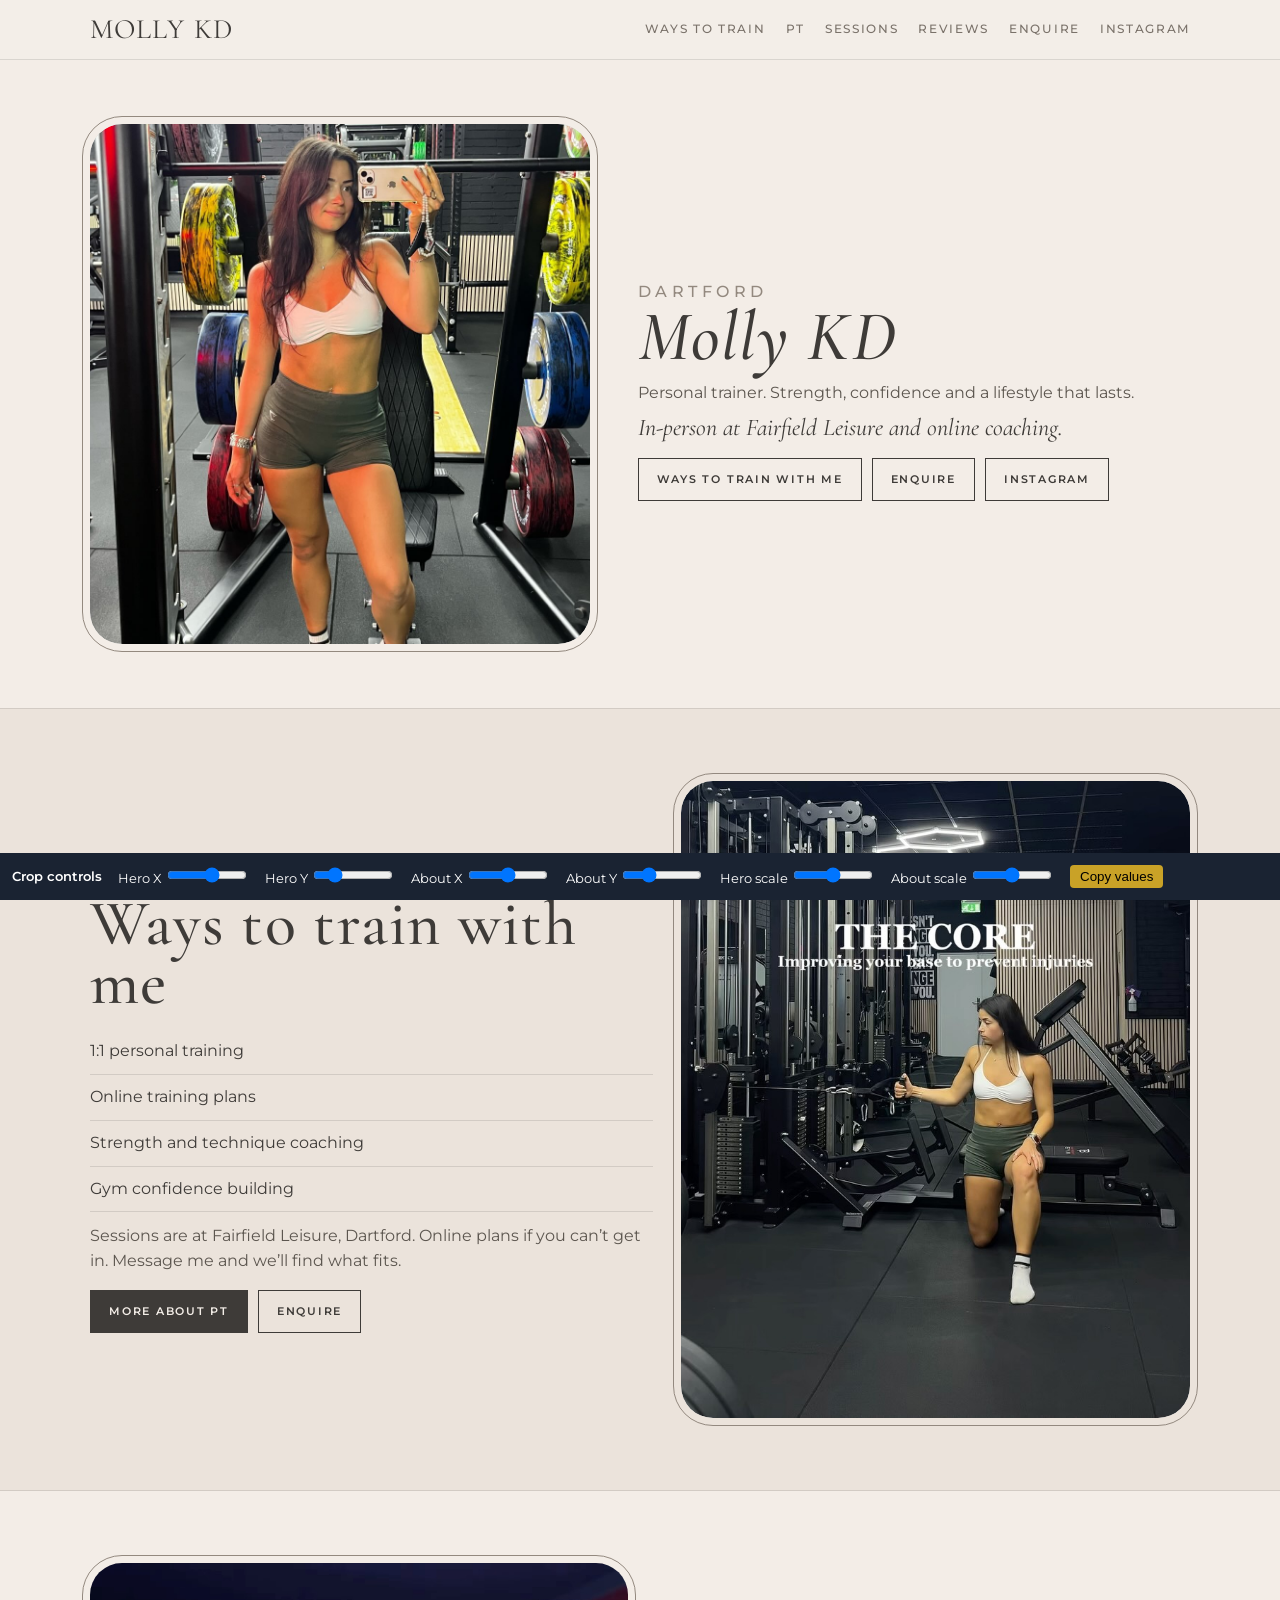
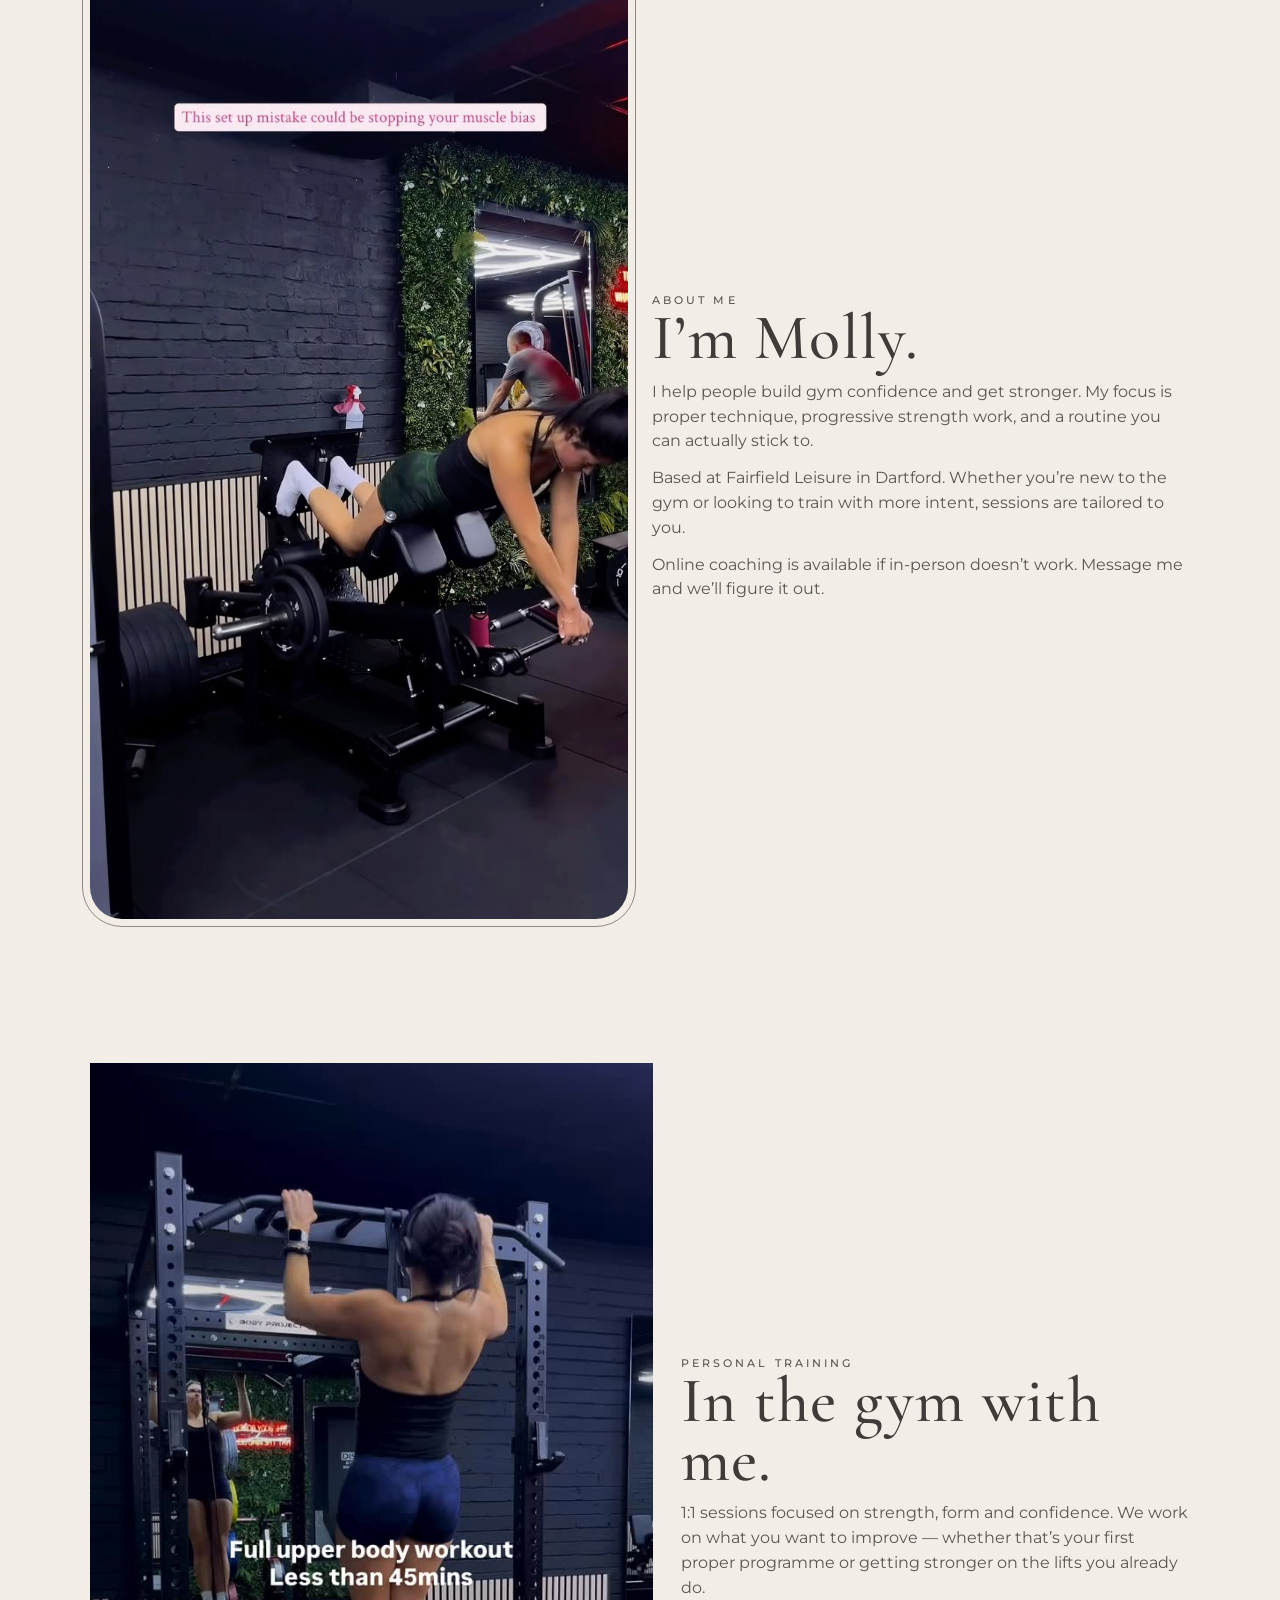
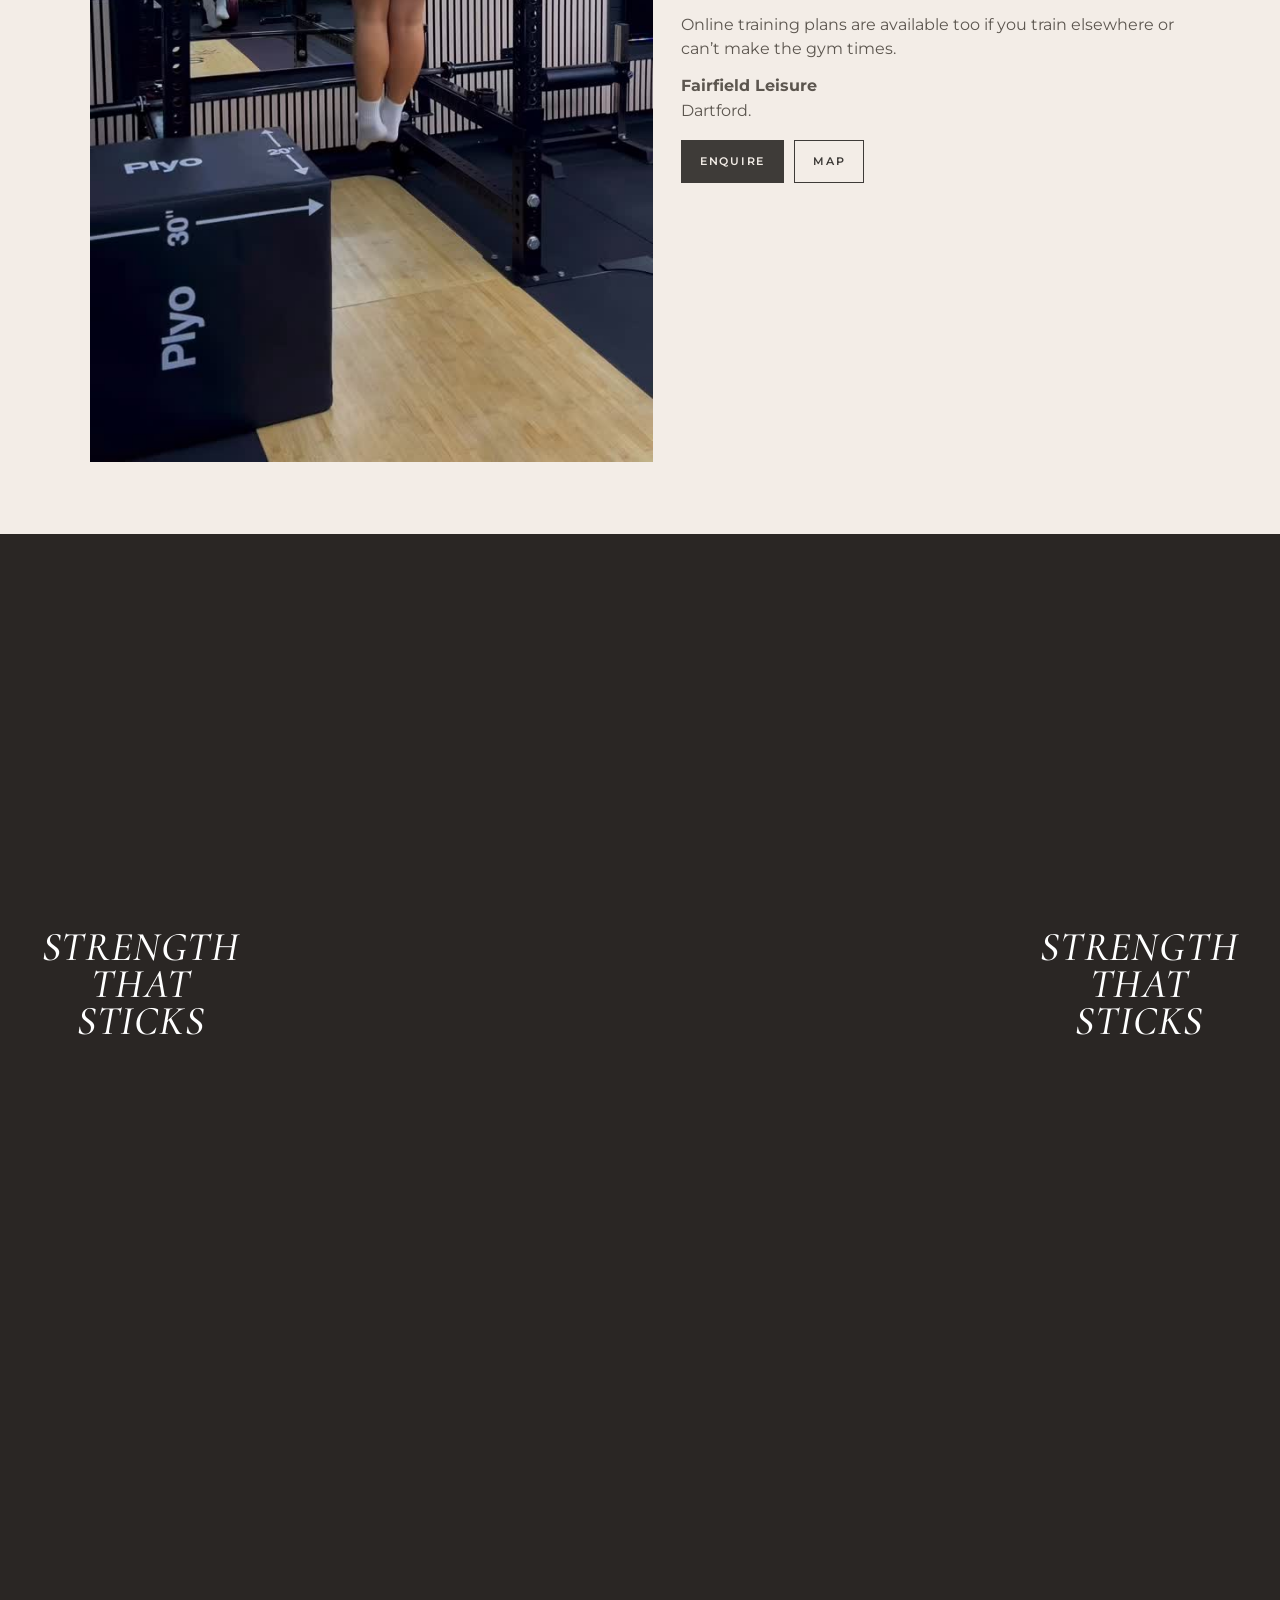
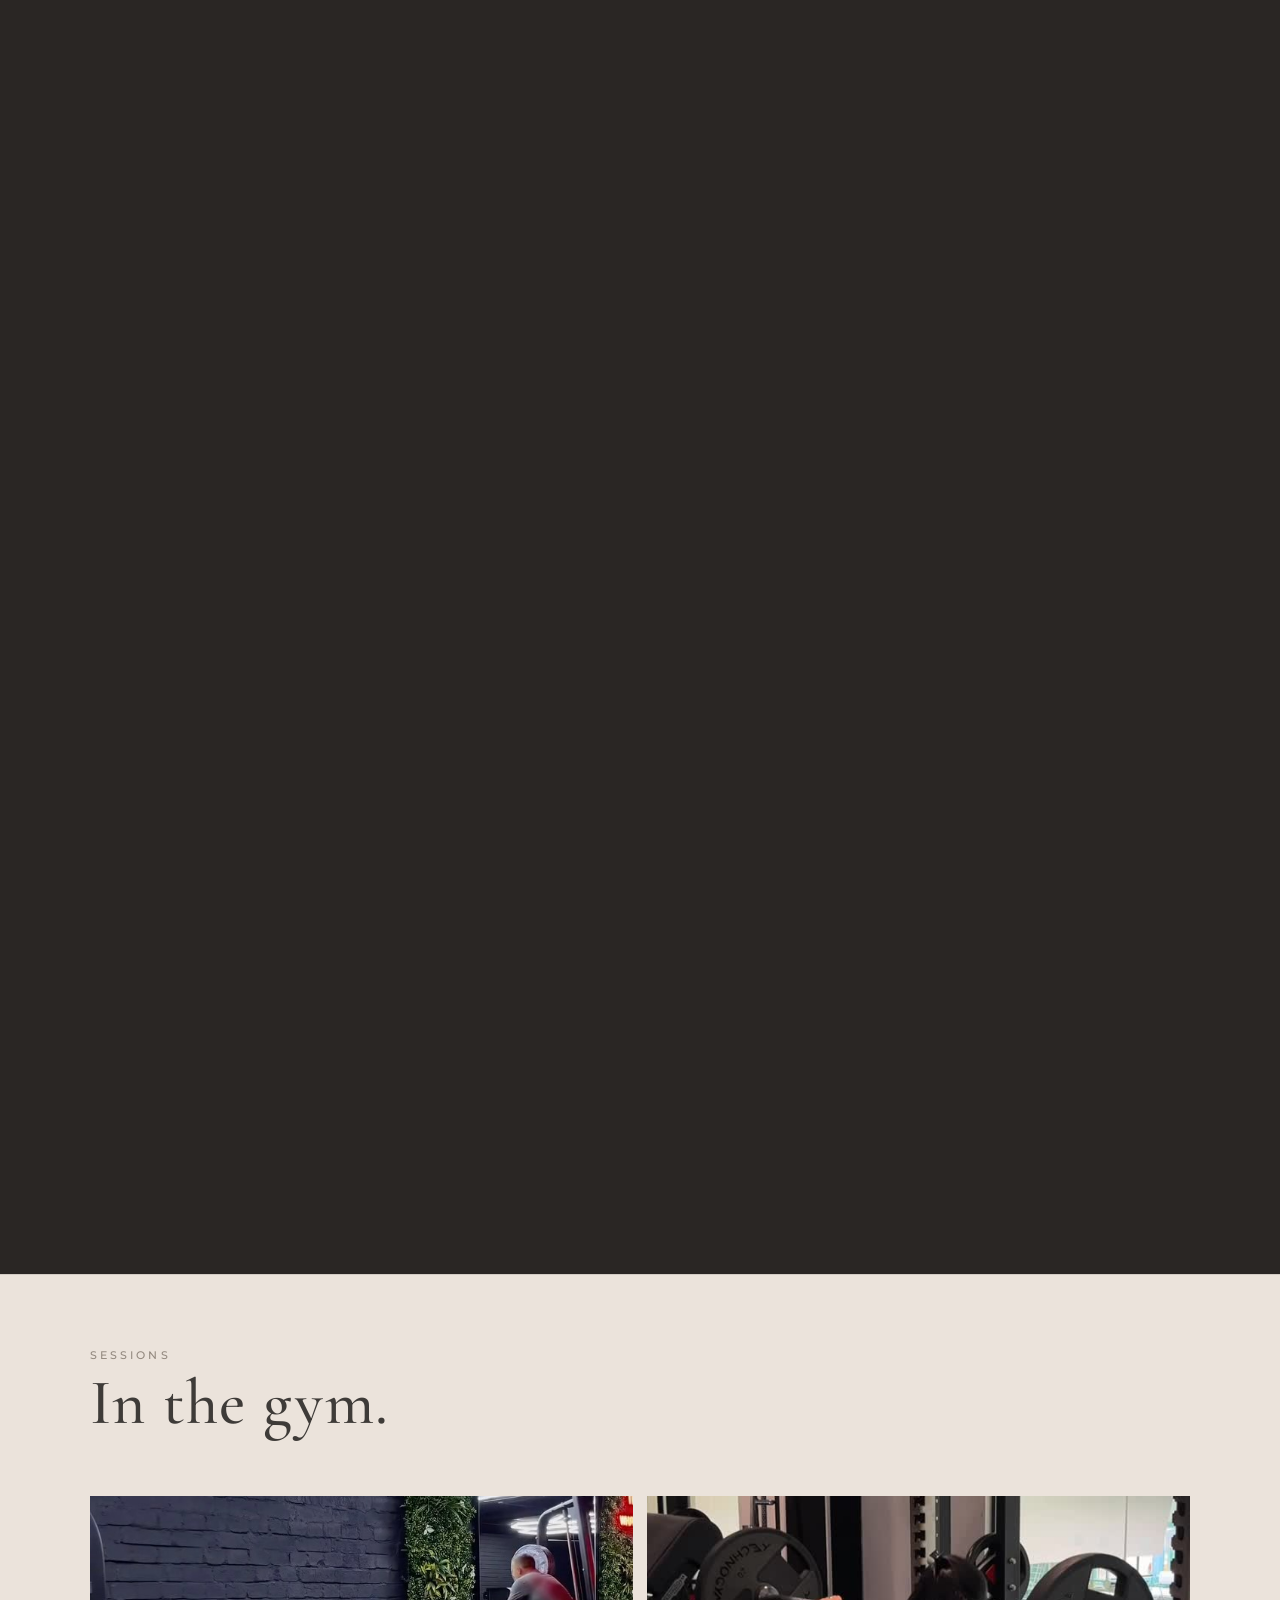
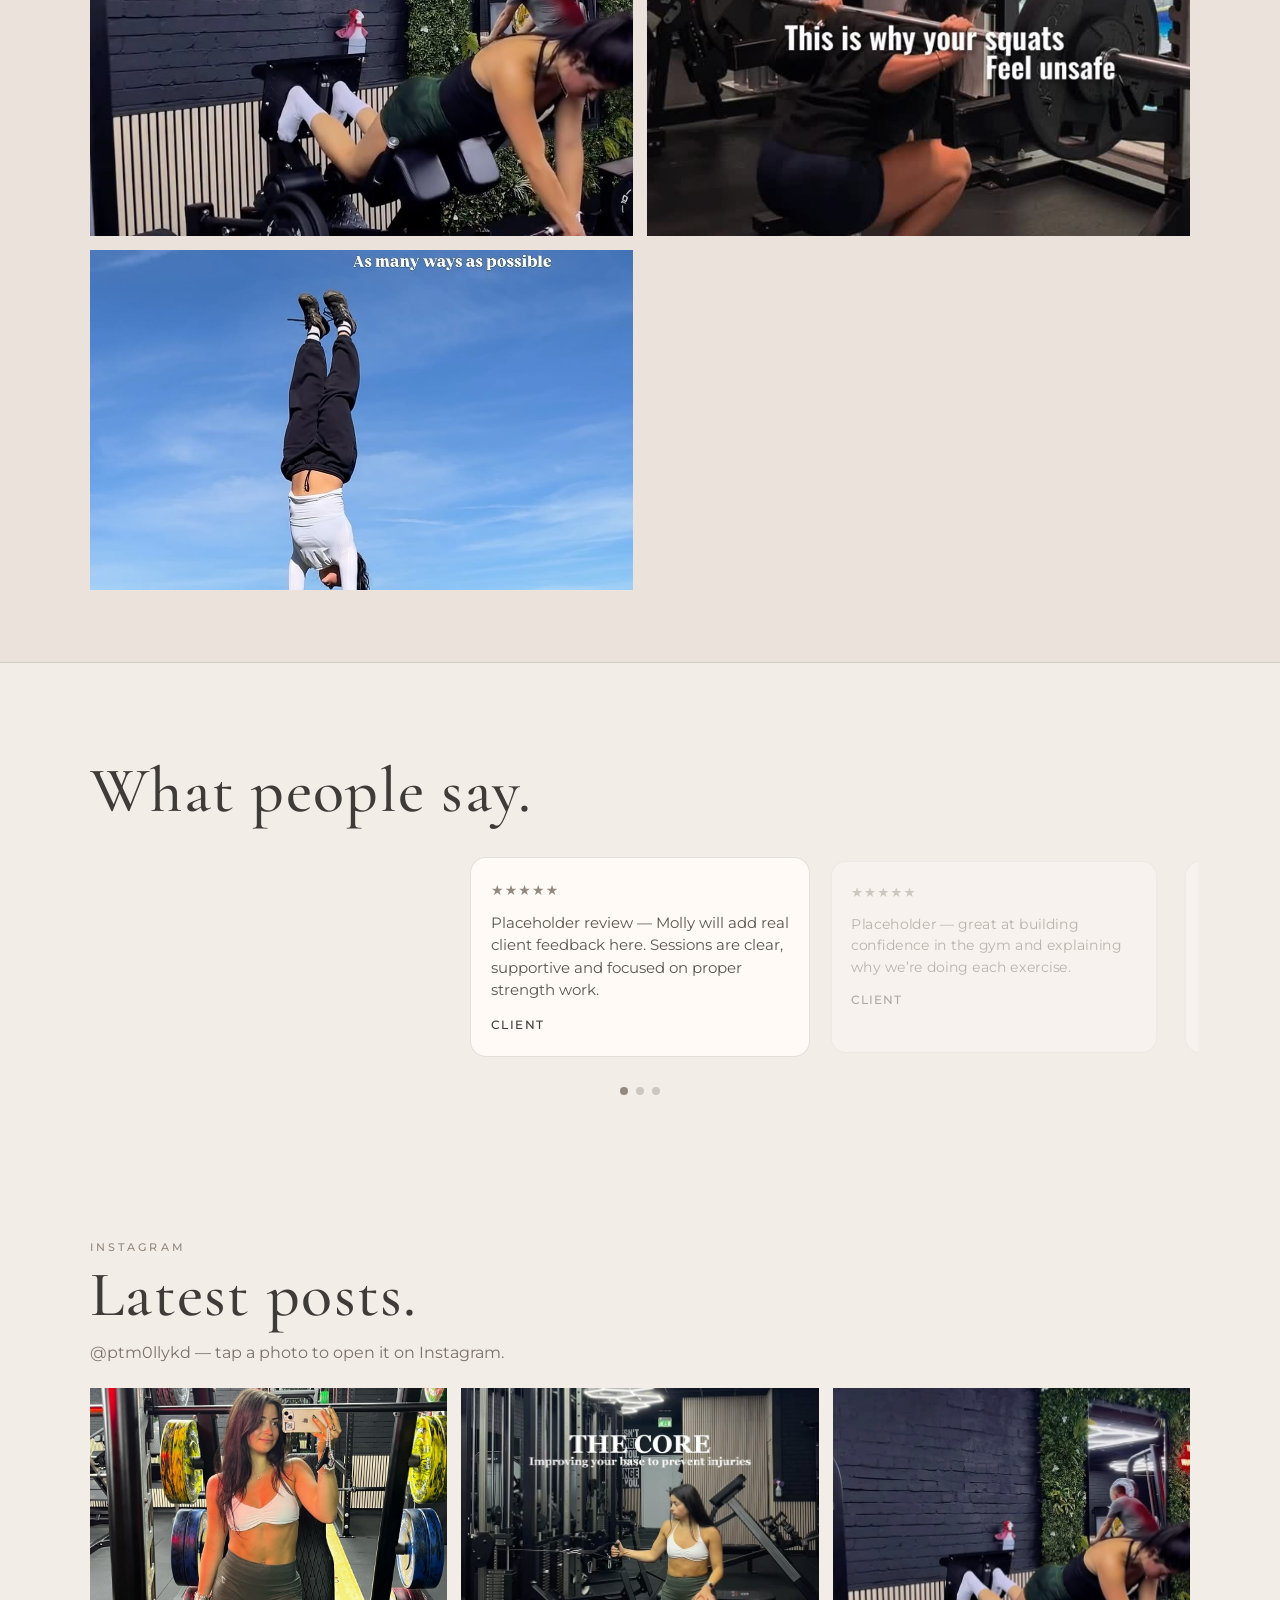
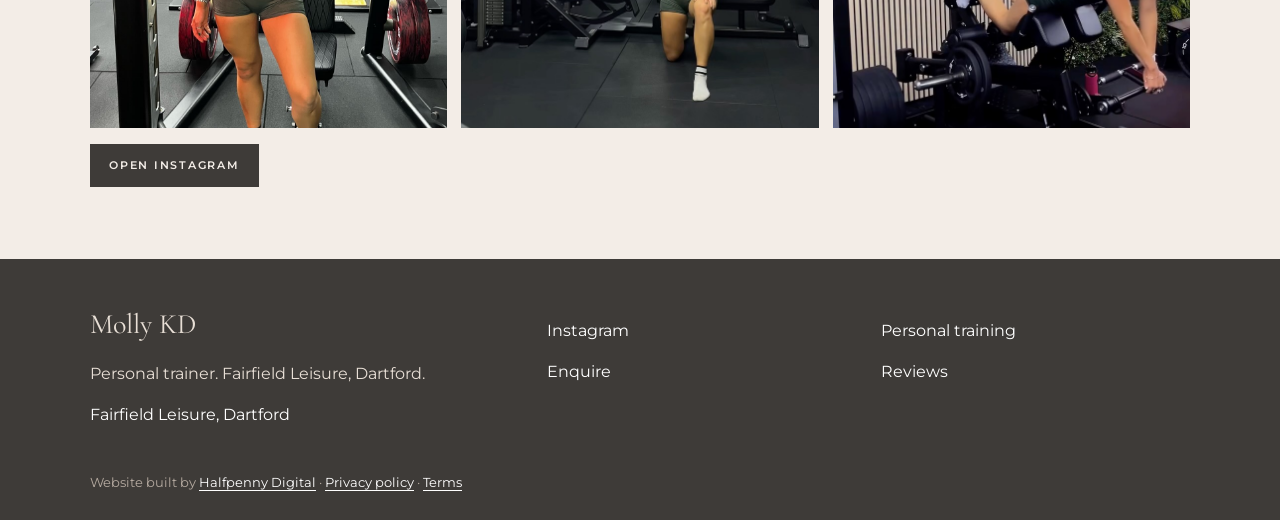
==== commit 3b7310c6: "Add scale sliders to crop controls" ====
--- a/index.html
+++ b/index.html
@@ -200,6 +200,8 @@
   <label>Hero Y <input type="range" id="hero-y" min="0" max="100" value="22" style="width:80px"></label>
   <label>About X <input type="range" id="about-x" min="0" max="100" value="50" style="width:80px"></label>
   <label>About Y <input type="range" id="about-y" min="0" max="100" value="30" style="width:80px"></label>
+  <label>Hero scale <input type="range" id="hero-s" min="50" max="150" value="100" style="width:80px"></label>
+  <label>About scale <input type="range" id="about-s" min="50" max="150" value="100" style="width:80px"></label>
   <button id="copy-vals" style="background:#c9a227;border:0;padding:4px 10px;border-radius:4px;cursor:pointer">Copy values</button>
 </div>
 <script>
@@ -210,13 +212,23 @@
   const hy = document.getElementById("hero-y");
   const ax = document.getElementById("about-x");
   const ay = document.getElementById("about-y");
+  const hs = document.getElementById("hero-s");
+  const as_ = document.getElementById("about-s");
   function apply(){
-    if(hero) hero.style.objectPosition = hx.value + "% " + hy.value + "%";
-    if(about) about.style.objectPosition = ax.value + "% " + ay.value + "%";
+    if(hero){
+      hero.style.objectPosition = hx.value + "% " + hy.value + "%";
+      hero.style.transform = "scale(" + (hs.value/100) + ")";
+      hero.style.transformOrigin = "center center";
+    }
+    if(about){
+      about.style.objectPosition = ax.value + "% " + ay.value + "%";
+      about.style.transform = "scale(" + (as_.value/100) + ")";
+      about.style.transformOrigin = "center center";
+    }
   }
-  [hx,hy,ax,ay].forEach(el => el.addEventListener("input", apply));
+  [hx,hy,ax,ay,hs,as_].forEach(el => el.addEventListener("input", apply));
   document.getElementById("copy-vals").onclick = function(){
-    const txt = "HERO: object-position: " + hx.value + "% " + hy.value + "%;\nABOUT: object-position: " + ax.value + "% " + ay.value + "%;";
+    const txt = "HERO: object-position: " + hx.value + "% " + hy.value + "%; transform: scale(" + (hs.value/100) + ");\nABOUT: object-position: " + ax.value + "% " + ay.value + "%; transform: scale(" + (as_.value/100) + ");";
     navigator.clipboard.writeText(txt).then(() => alert("Copied:\n" + txt));
   };
   apply();
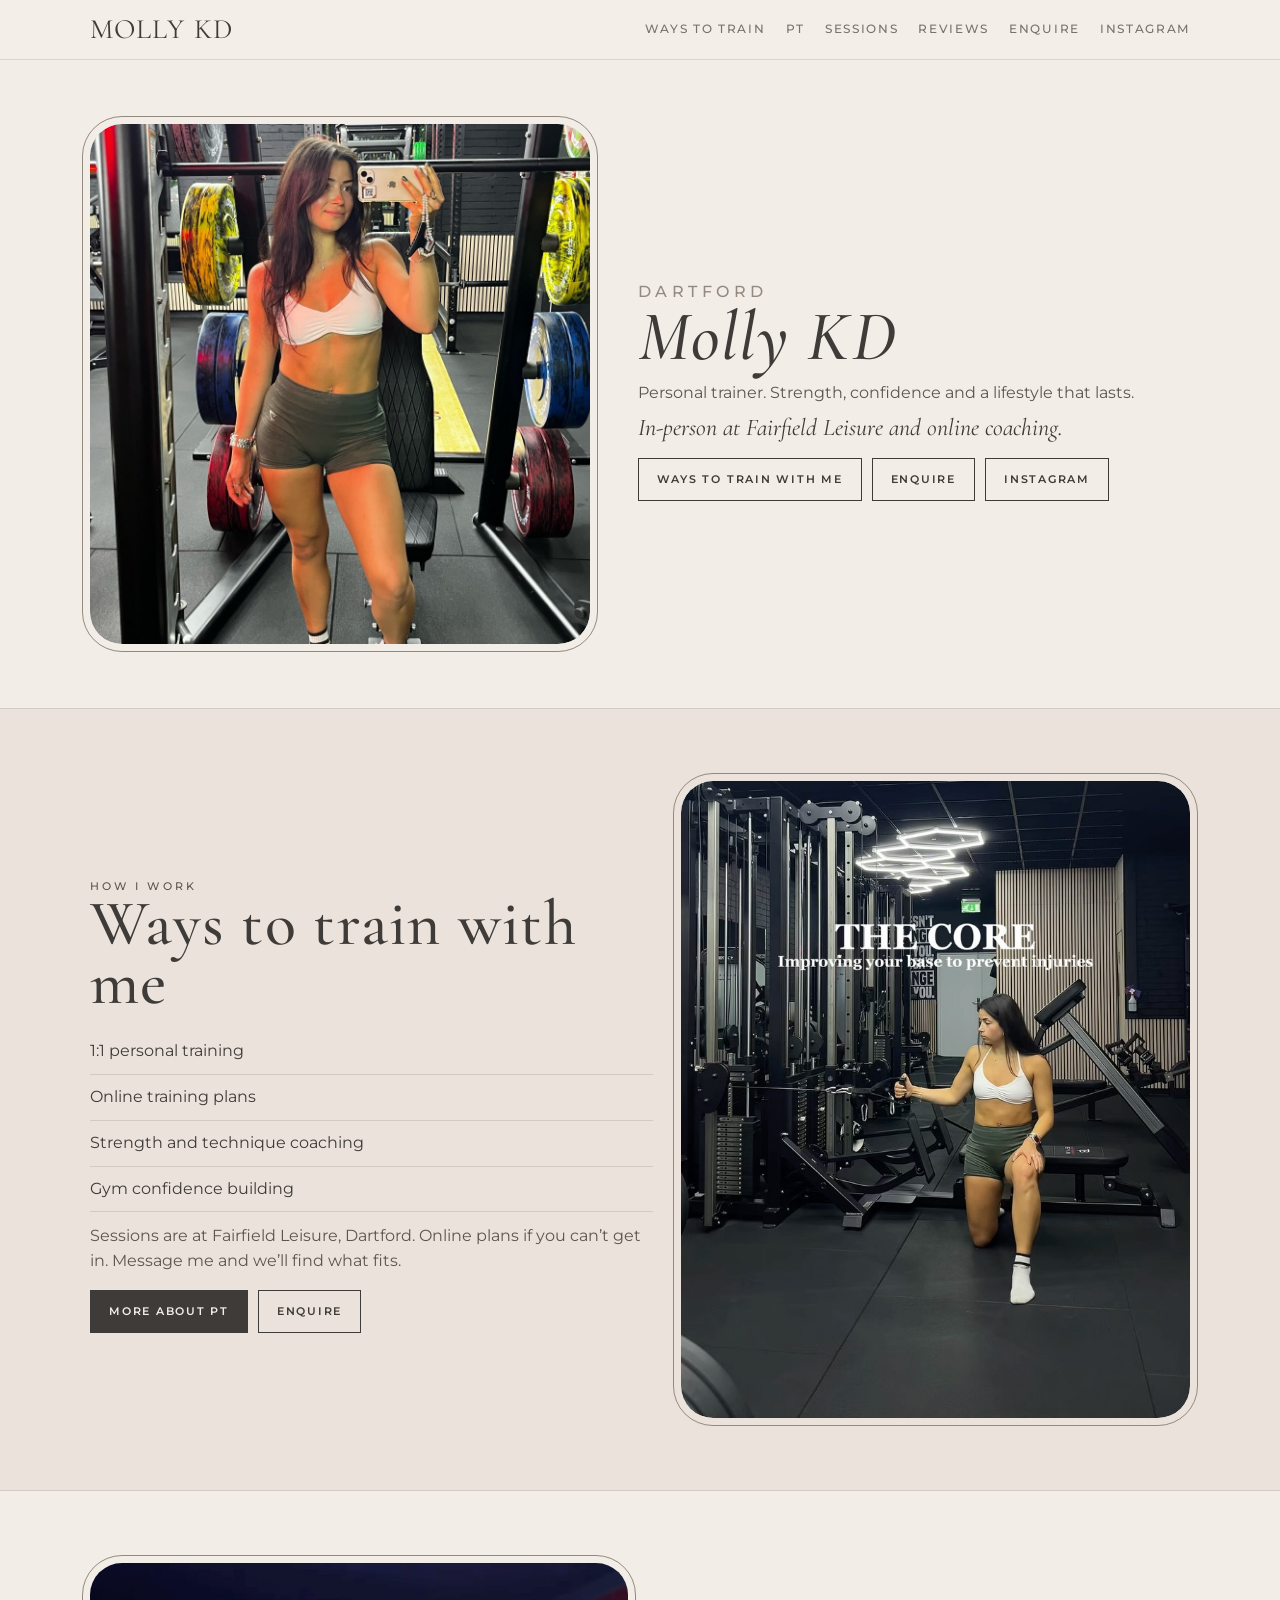
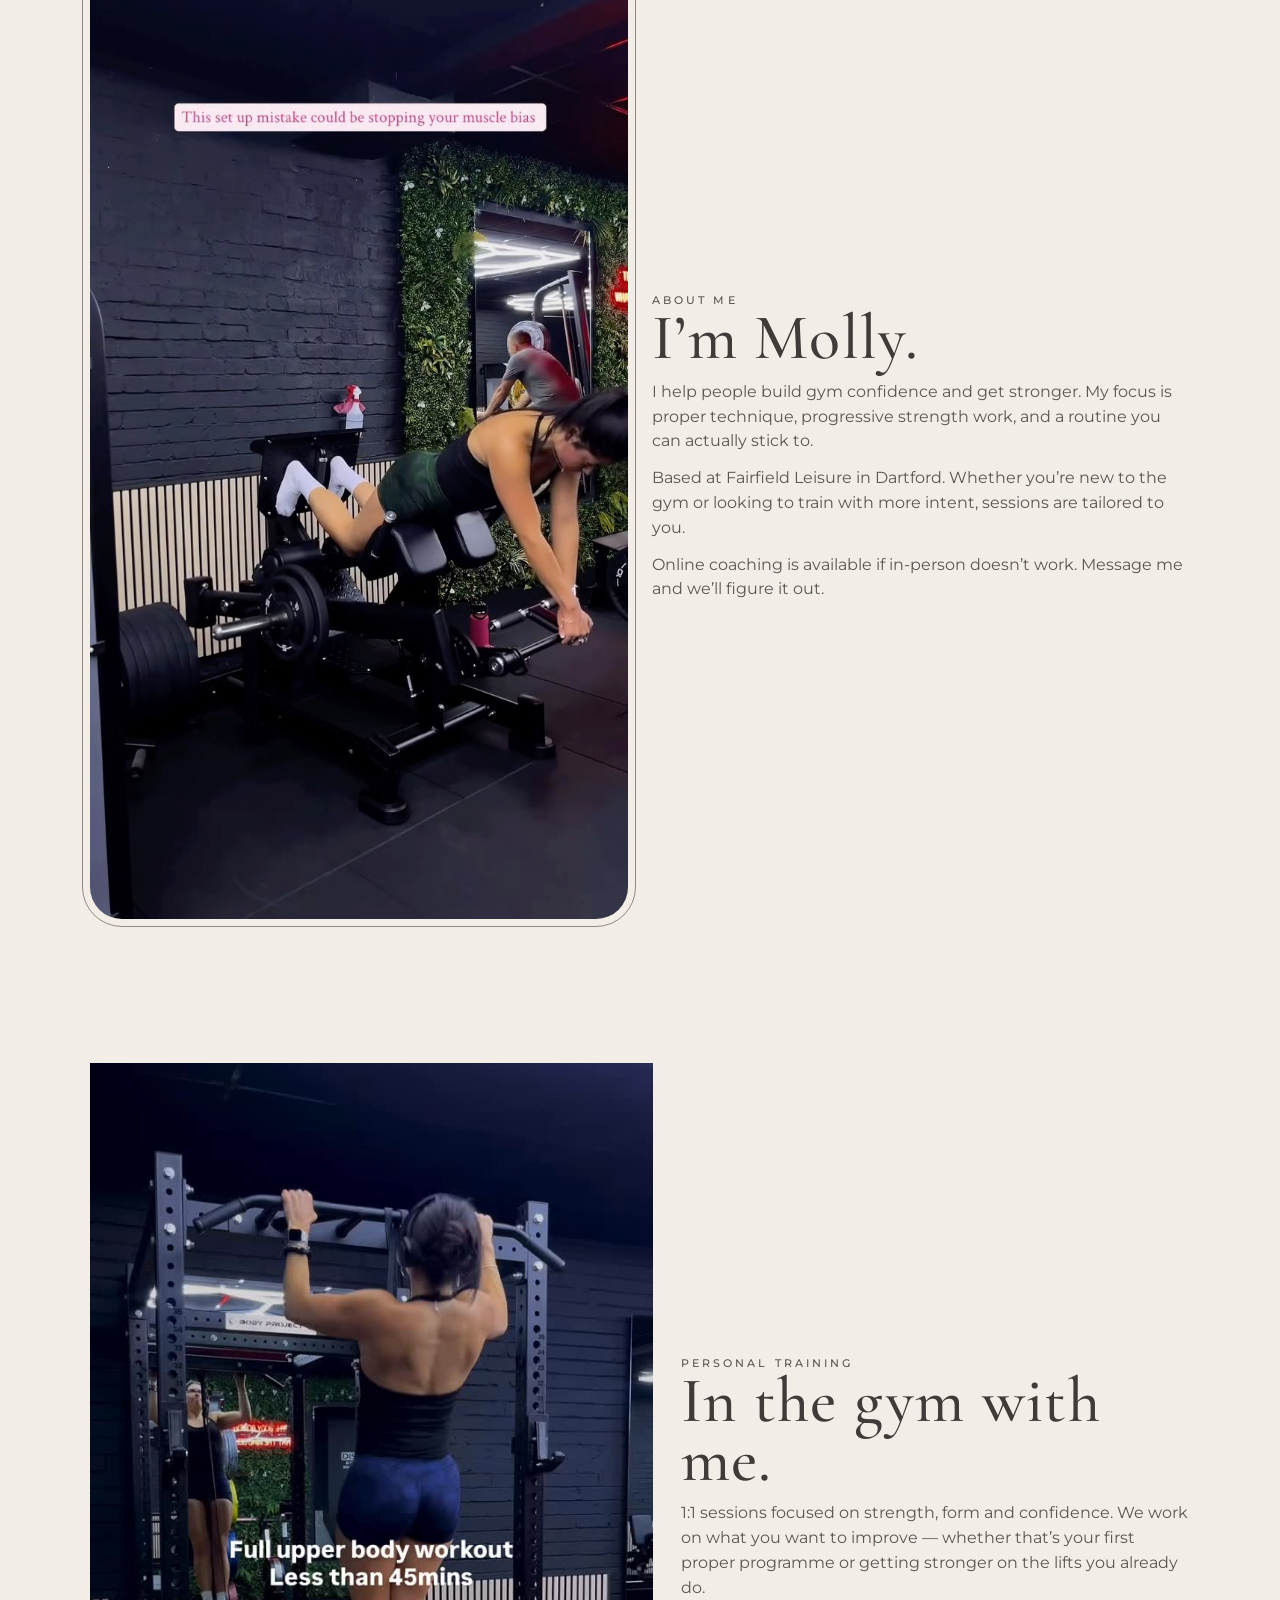
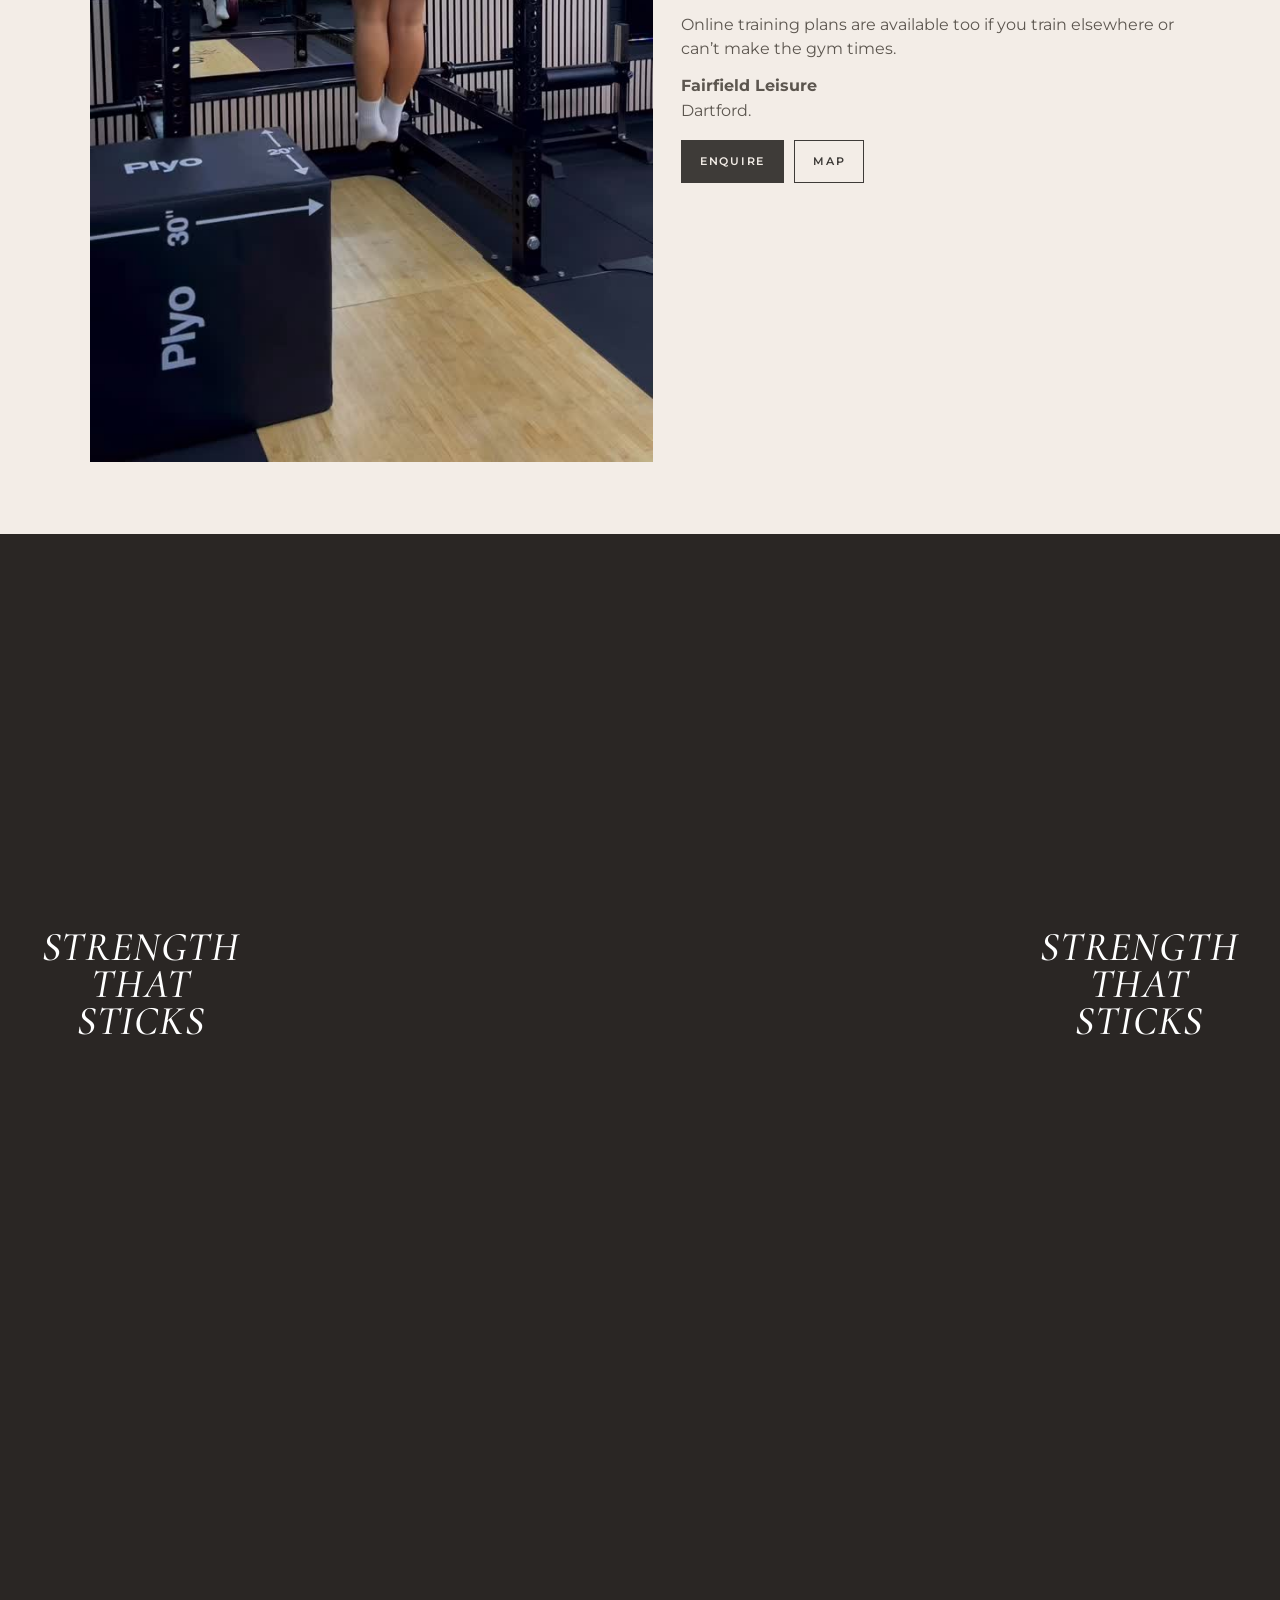
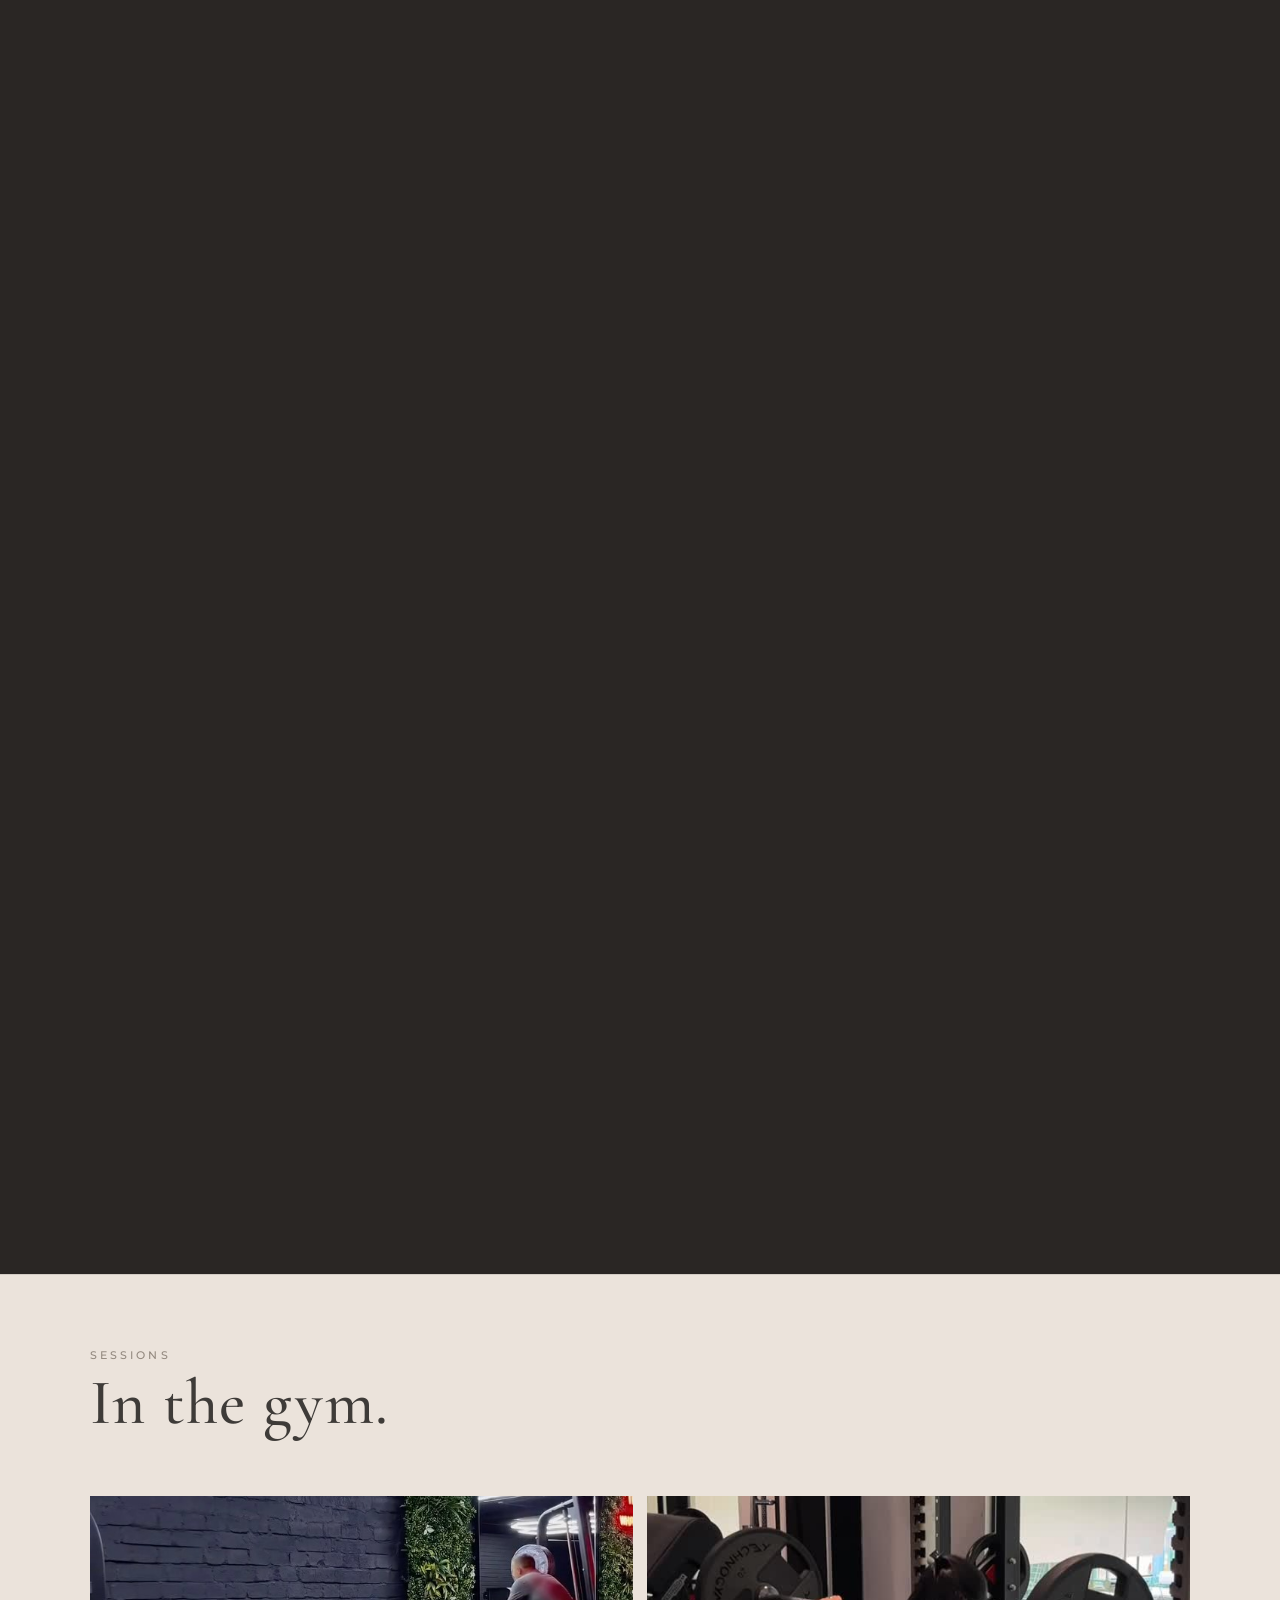
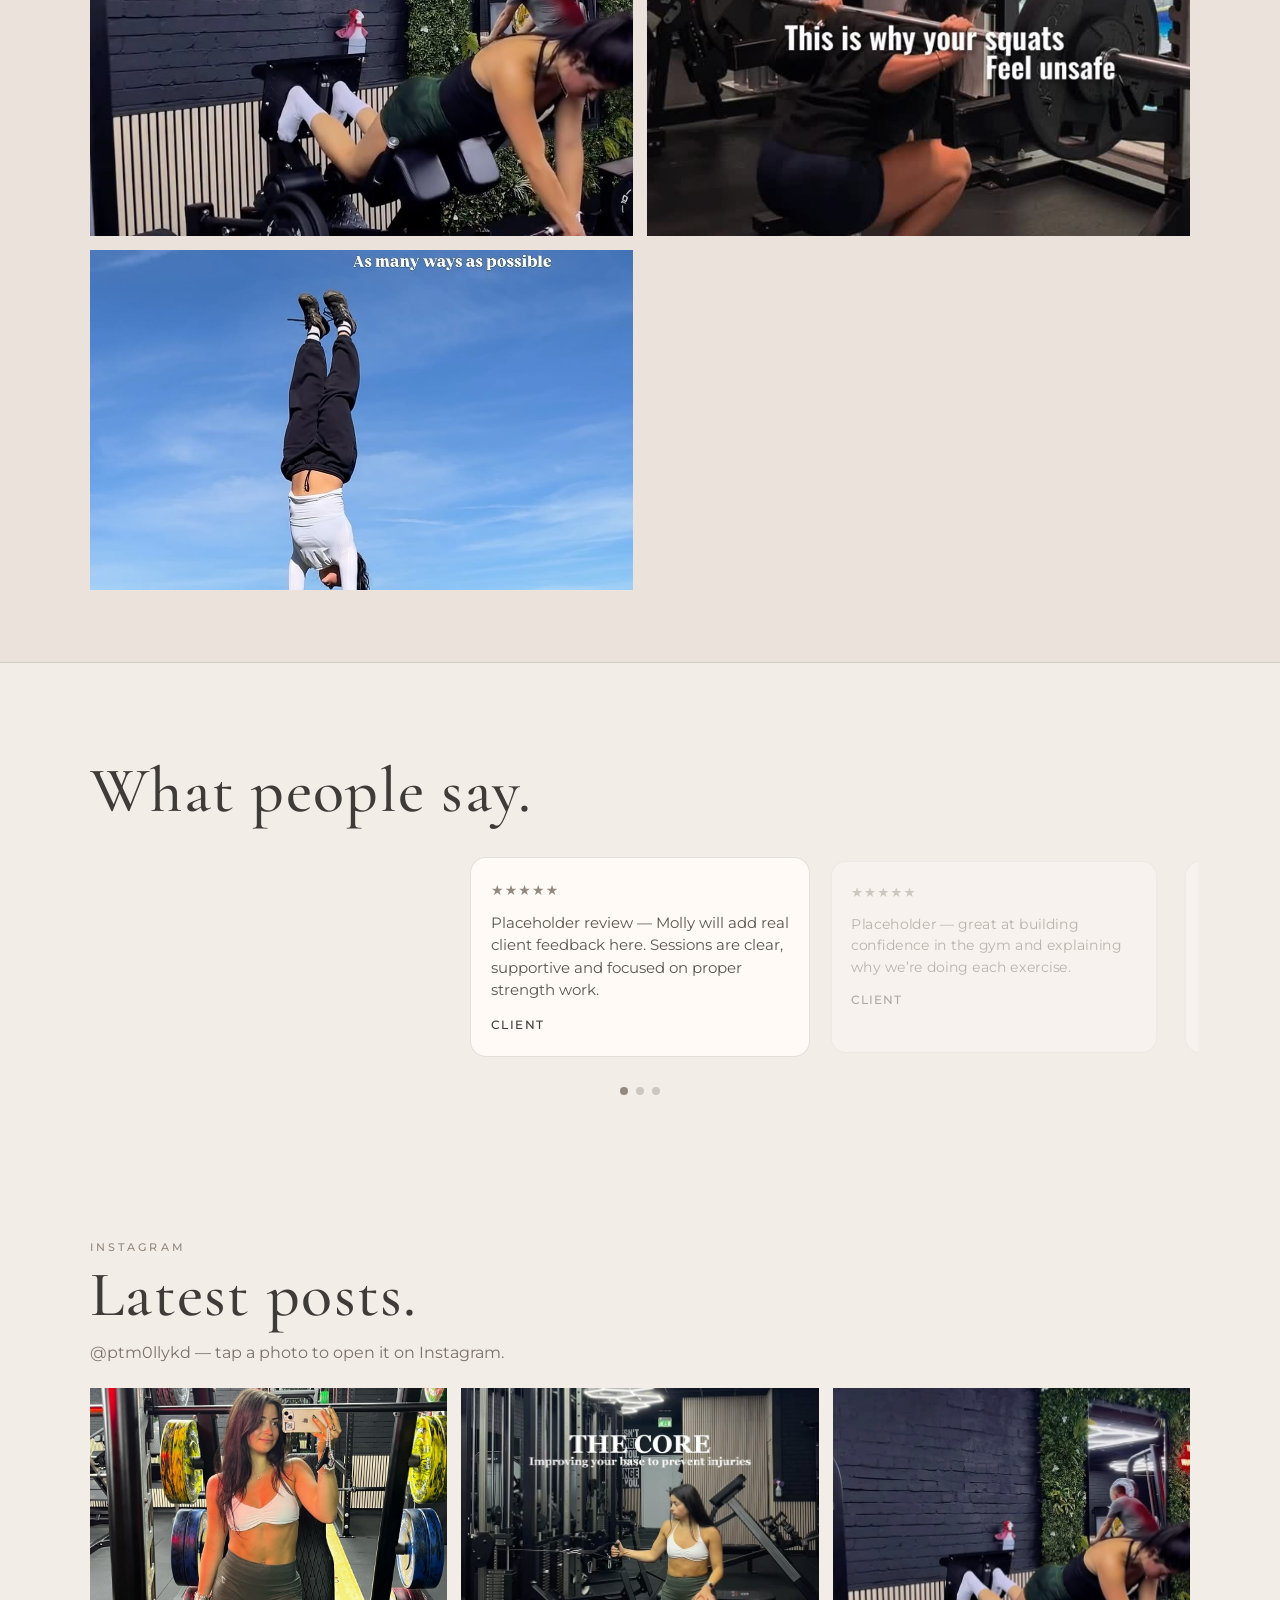
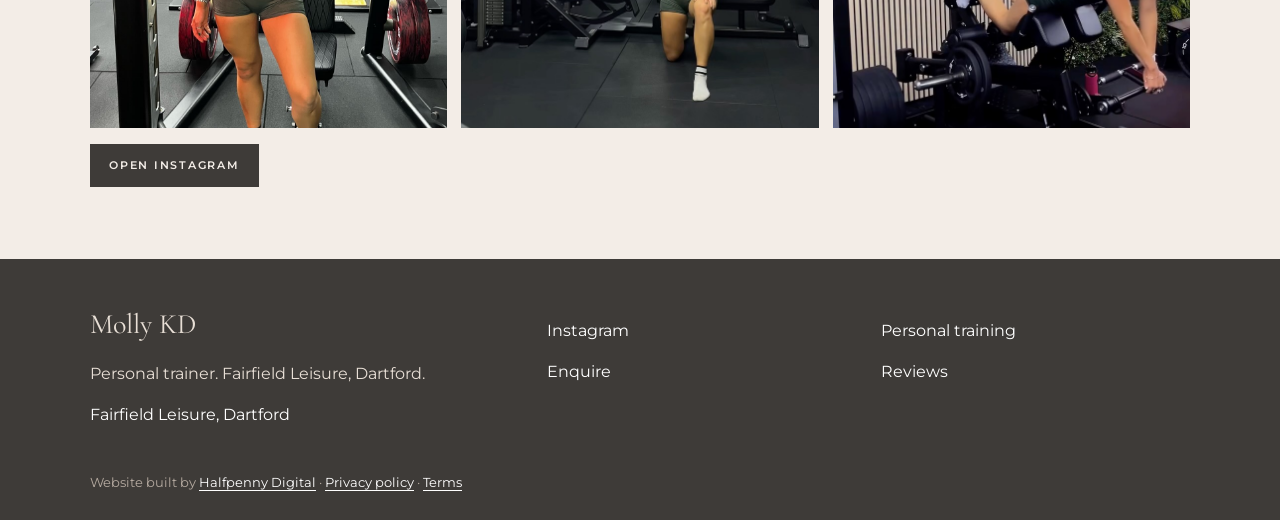
==== commit 49f7e709: "Simplify hero to full-bleed image with text overlay, remove crop controls" ====
--- a/index.html
+++ b/index.html
@@ -21,7 +21,7 @@
   <section class="hero">
     <div class="wrap hero-split">
       <figure class="hero-photo">
-        <img id="hero-img" src="photos/about-me-02.jpg" alt="Molly KD" data-crop="hero" />
+        <img src="photos/about-me-02.jpg" alt="Molly KD" />
       </figure>
       <div class="hero-copy">
         <p class="kicker hero-in d1">Dartford</p>
@@ -70,7 +70,7 @@
         <p class="reveal">Online coaching is available if in-person doesn’t work. Message me and we’ll figure it out.</p>
       </div>
       <figure class="about-photo reveal">
-        <img id="about-img" src="photos/action-01.jpg" alt="Molly KD" data-crop="about" />
+        <img src="photos/action-01.jpg" alt="Molly KD" />
       </figure>
     </div>
   </section>
@@ -194,46 +194,7 @@
   <div id="site-footer"></div>
   <script src="js/site.js?v=2"></script>
 
-<div id="crop-controls" style="position:fixed;bottom:0;left:0;right:0;background:#1a2332;color:#fff;padding:12px;font-size:13px;z-index:9999;display:flex;gap:16px;flex-wrap:wrap;align-items:center;">
-  <span style="font-weight:600">Crop controls</span>
-  <label>Hero X <input type="range" id="hero-x" min="0" max="100" value="58" style="width:80px"></label>
-  <label>Hero Y <input type="range" id="hero-y" min="0" max="100" value="22" style="width:80px"></label>
-  <label>About X <input type="range" id="about-x" min="0" max="100" value="50" style="width:80px"></label>
-  <label>About Y <input type="range" id="about-y" min="0" max="100" value="30" style="width:80px"></label>
-  <label>Hero scale <input type="range" id="hero-s" min="50" max="150" value="100" style="width:80px"></label>
-  <label>About scale <input type="range" id="about-s" min="50" max="150" value="100" style="width:80px"></label>
-  <button id="copy-vals" style="background:#c9a227;border:0;padding:4px 10px;border-radius:4px;cursor:pointer">Copy values</button>
-</div>
-<script>
-(function(){
-  const hero = document.querySelector("[data-crop=hero]");
-  const about = document.querySelector("[data-crop=about]");
-  const hx = document.getElementById("hero-x");
-  const hy = document.getElementById("hero-y");
-  const ax = document.getElementById("about-x");
-  const ay = document.getElementById("about-y");
-  const hs = document.getElementById("hero-s");
-  const as_ = document.getElementById("about-s");
-  function apply(){
-    if(hero){
-      hero.style.objectPosition = hx.value + "% " + hy.value + "%";
-      hero.style.transform = "scale(" + (hs.value/100) + ")";
-      hero.style.transformOrigin = "center center";
-    }
-    if(about){
-      about.style.objectPosition = ax.value + "% " + ay.value + "%";
-      about.style.transform = "scale(" + (as_.value/100) + ")";
-      about.style.transformOrigin = "center center";
-    }
-  }
-  [hx,hy,ax,ay,hs,as_].forEach(el => el.addEventListener("input", apply));
-  document.getElementById("copy-vals").onclick = function(){
-    const txt = "HERO: object-position: " + hx.value + "% " + hy.value + "%; transform: scale(" + (hs.value/100) + ");\nABOUT: object-position: " + ax.value + "% " + ay.value + "%; transform: scale(" + (as_.value/100) + ");";
-    navigator.clipboard.writeText(txt).then(() => alert("Copied:\n" + txt));
-  };
-  apply();
-})();
-</script>
+
 
 </body>
 </html>
--- a/css/mobile-panels.css
+++ b/css/mobile-panels.css
@@ -1,39 +1,39 @@
 @media (max-width: 819px) {
   .hero {
-    height: 680px;
-    min-height: 680px;
-    max-height: 680px;
-    align-items: center;
-    color: var(--ink);
-    background: #f3ede7;
+    position: relative;
+    height: 100vh;
+    min-height: 560px;
+    max-height: 800px;
+    align-items: flex-end;
+    color: #fff;
+    background: #1a1a1a;
+    overflow: hidden;
   }
   .hero-split {
     position: static;
     width: 100%;
     margin: 0;
+    height: 100%;
   }
   .hero-photo {
     position: absolute;
-    top: auto;
-    bottom: 0;
-    right: 0;
-    left: auto;
-    width: 62%;
-    height: 135%;
+    inset: 0;
+    width: 100%;
+    height: 100%;
     margin: 0;
   }
   .hero-photo img {
     width: 100%;
     height: 100%;
     object-fit: cover;
-    object-position: 58% 22%;
+    object-position: center center;
   }
   .hero::after {
     content: "" !important;
     position: absolute !important;
     inset: 0 !important;
     z-index: 1;
-    background: linear-gradient(90deg, #f3ede7 0%, #f3ede7 40%, rgba(243, 237, 231, 0.9) 46%, rgba(243, 237, 231, 0.4) 54%, rgba(243, 237, 231, 0) 62%) !important;
+    background: linear-gradient(to top, rgba(0,0,0,0.7) 0%, rgba(0,0,0,0.3) 40%, rgba(0,0,0,0.1) 70%, transparent 100%) !important;
   }
   .hero-copy {
     position: relative;
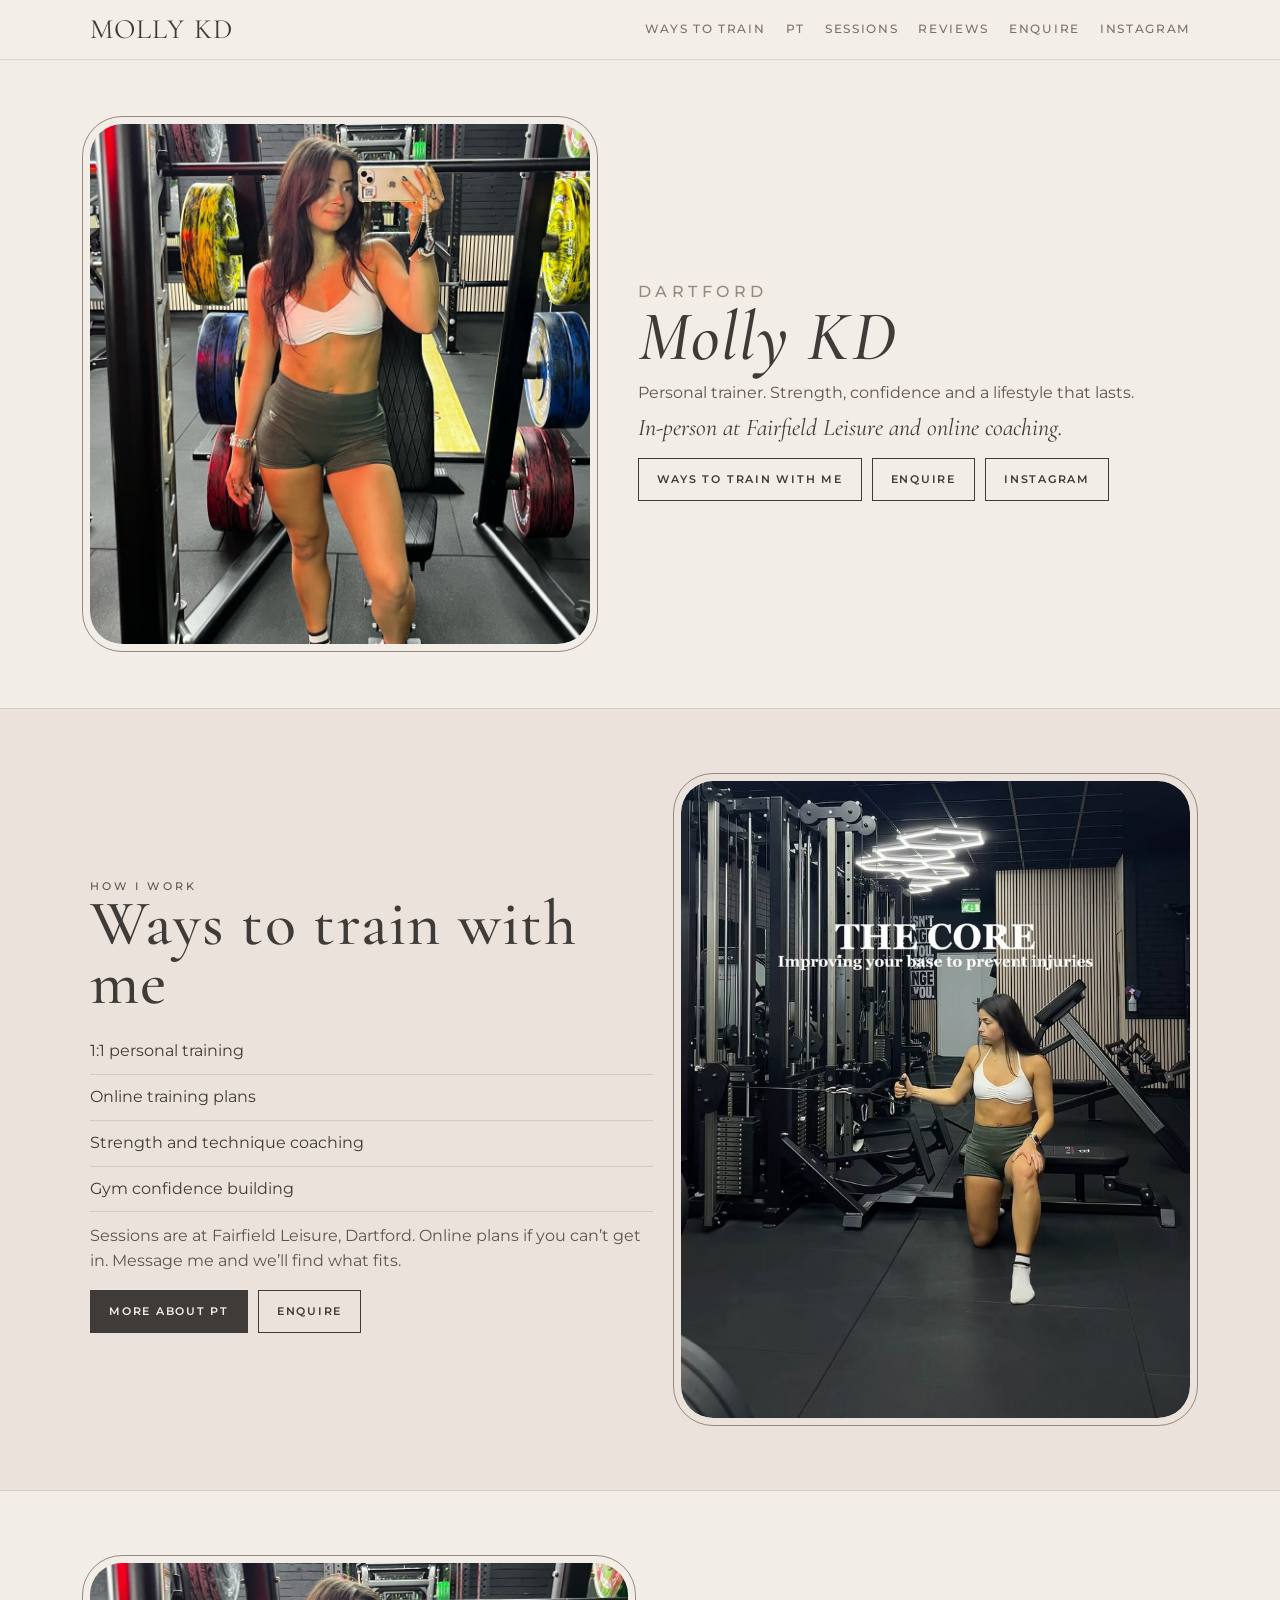
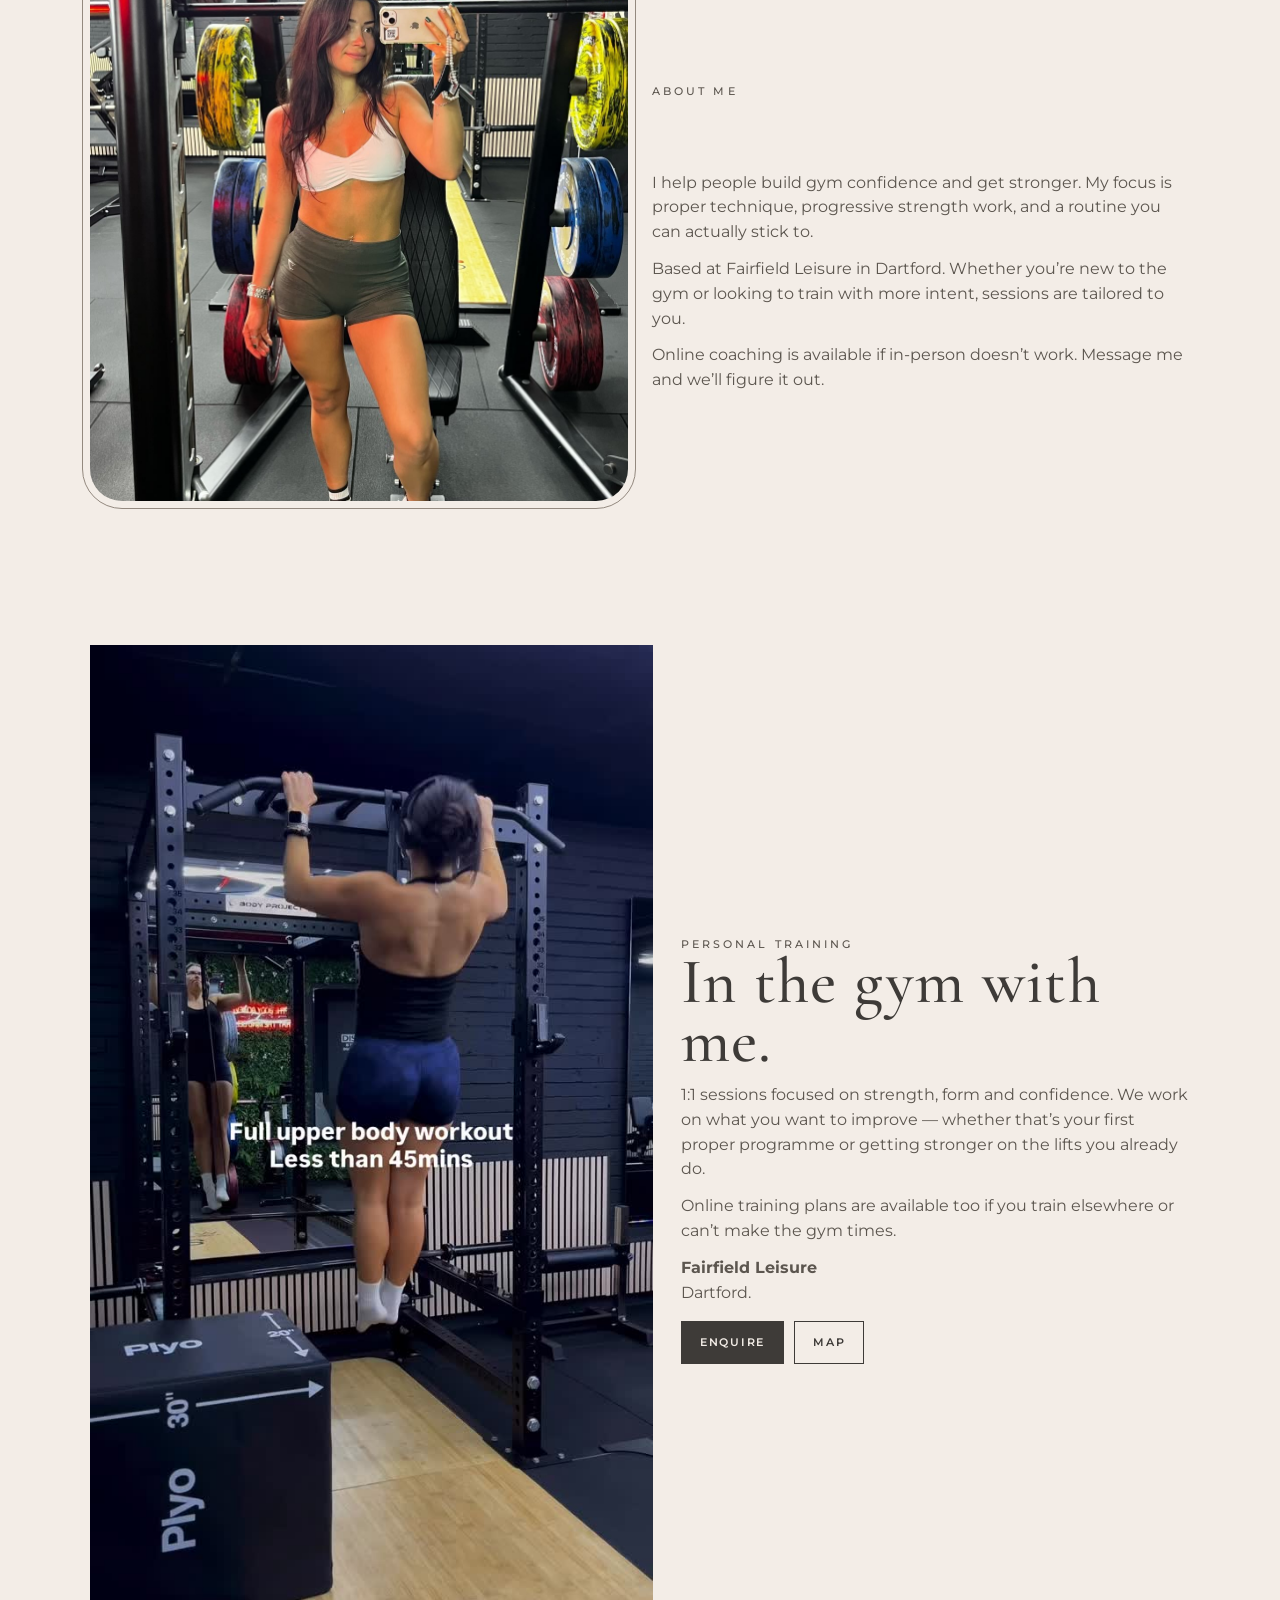
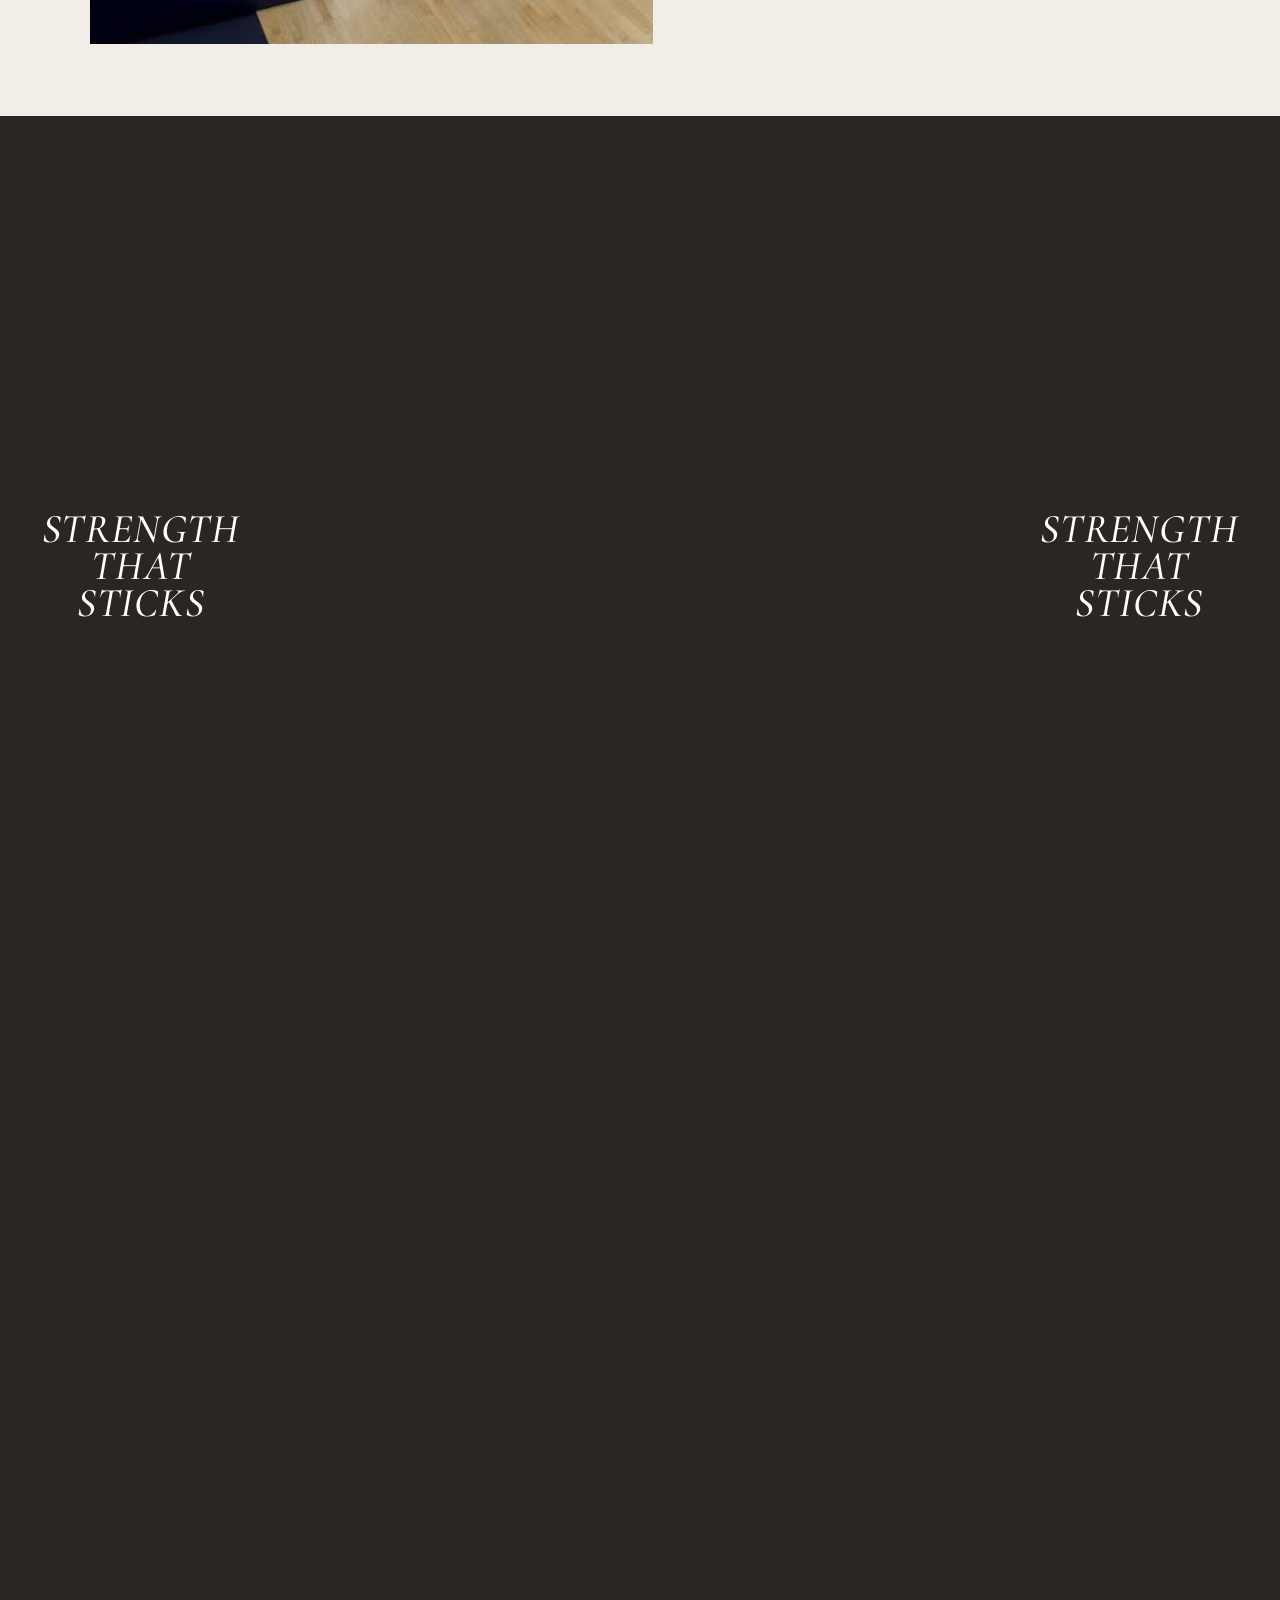
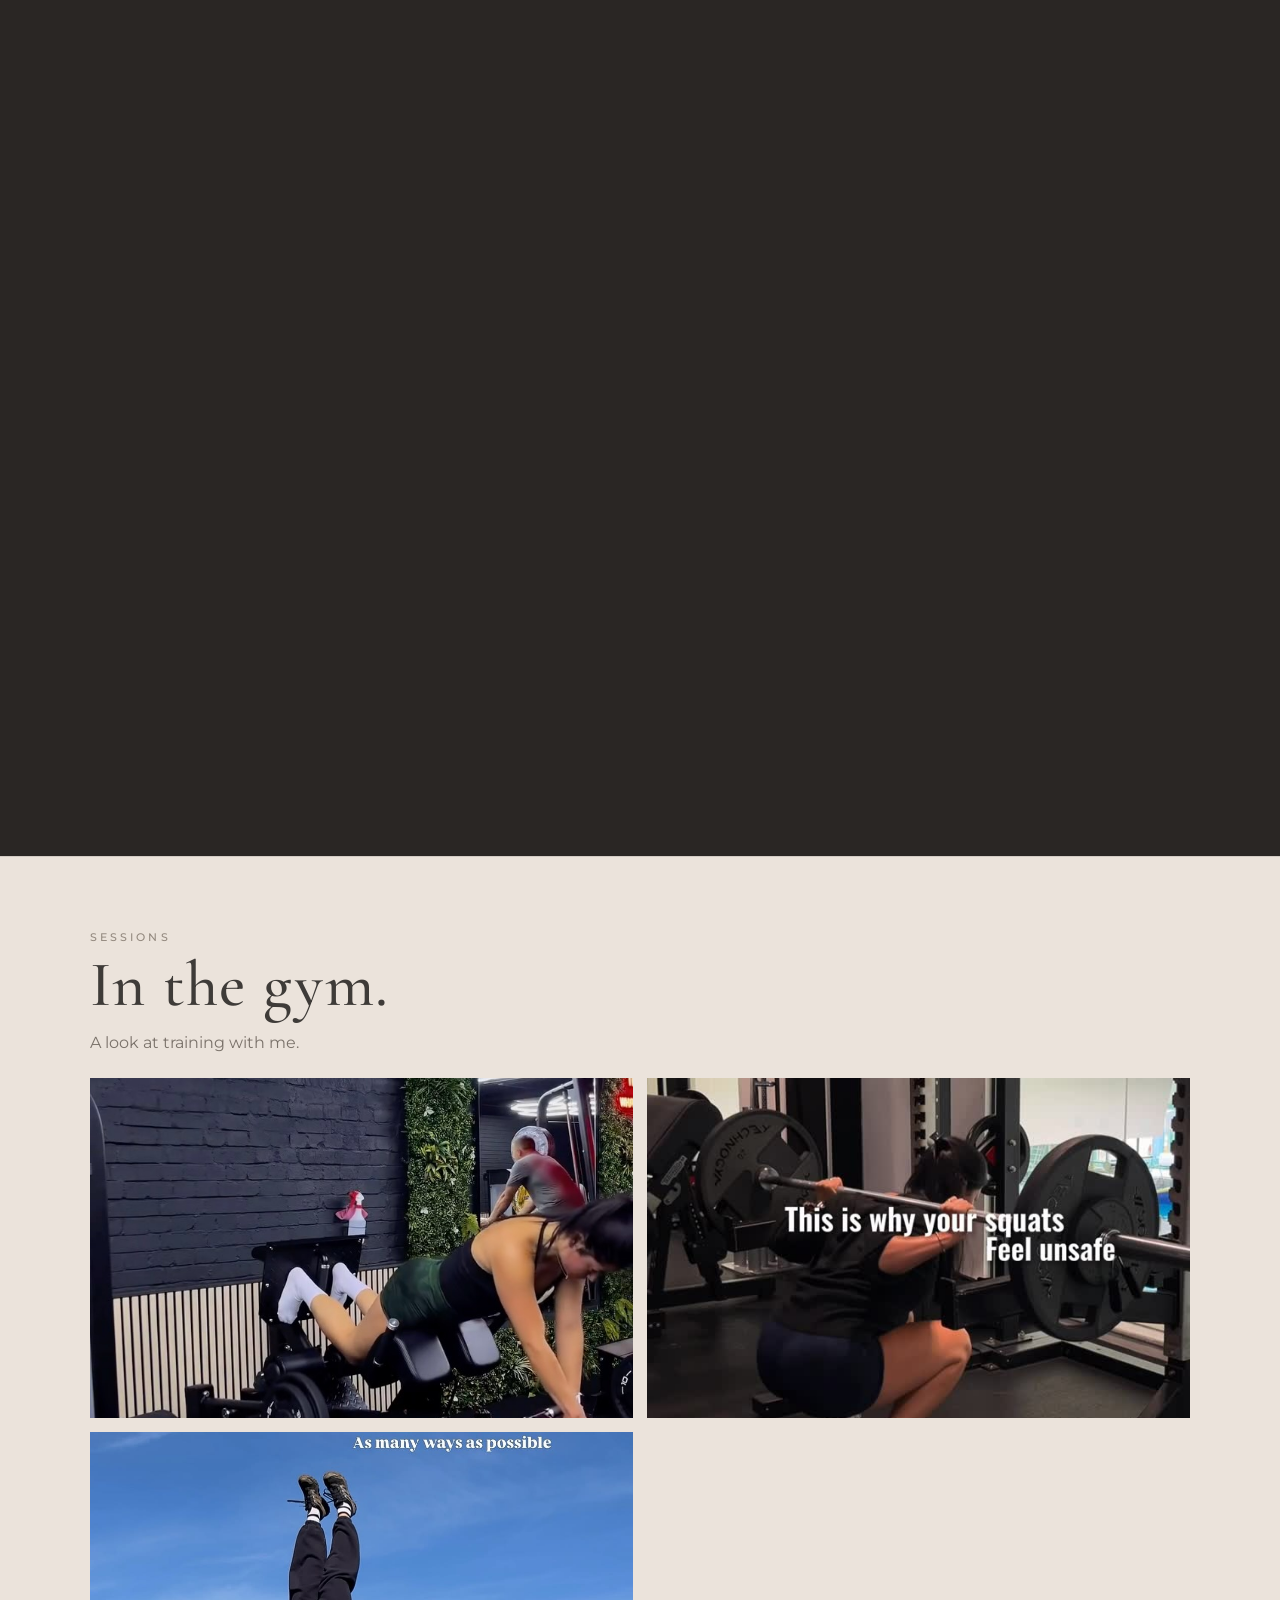
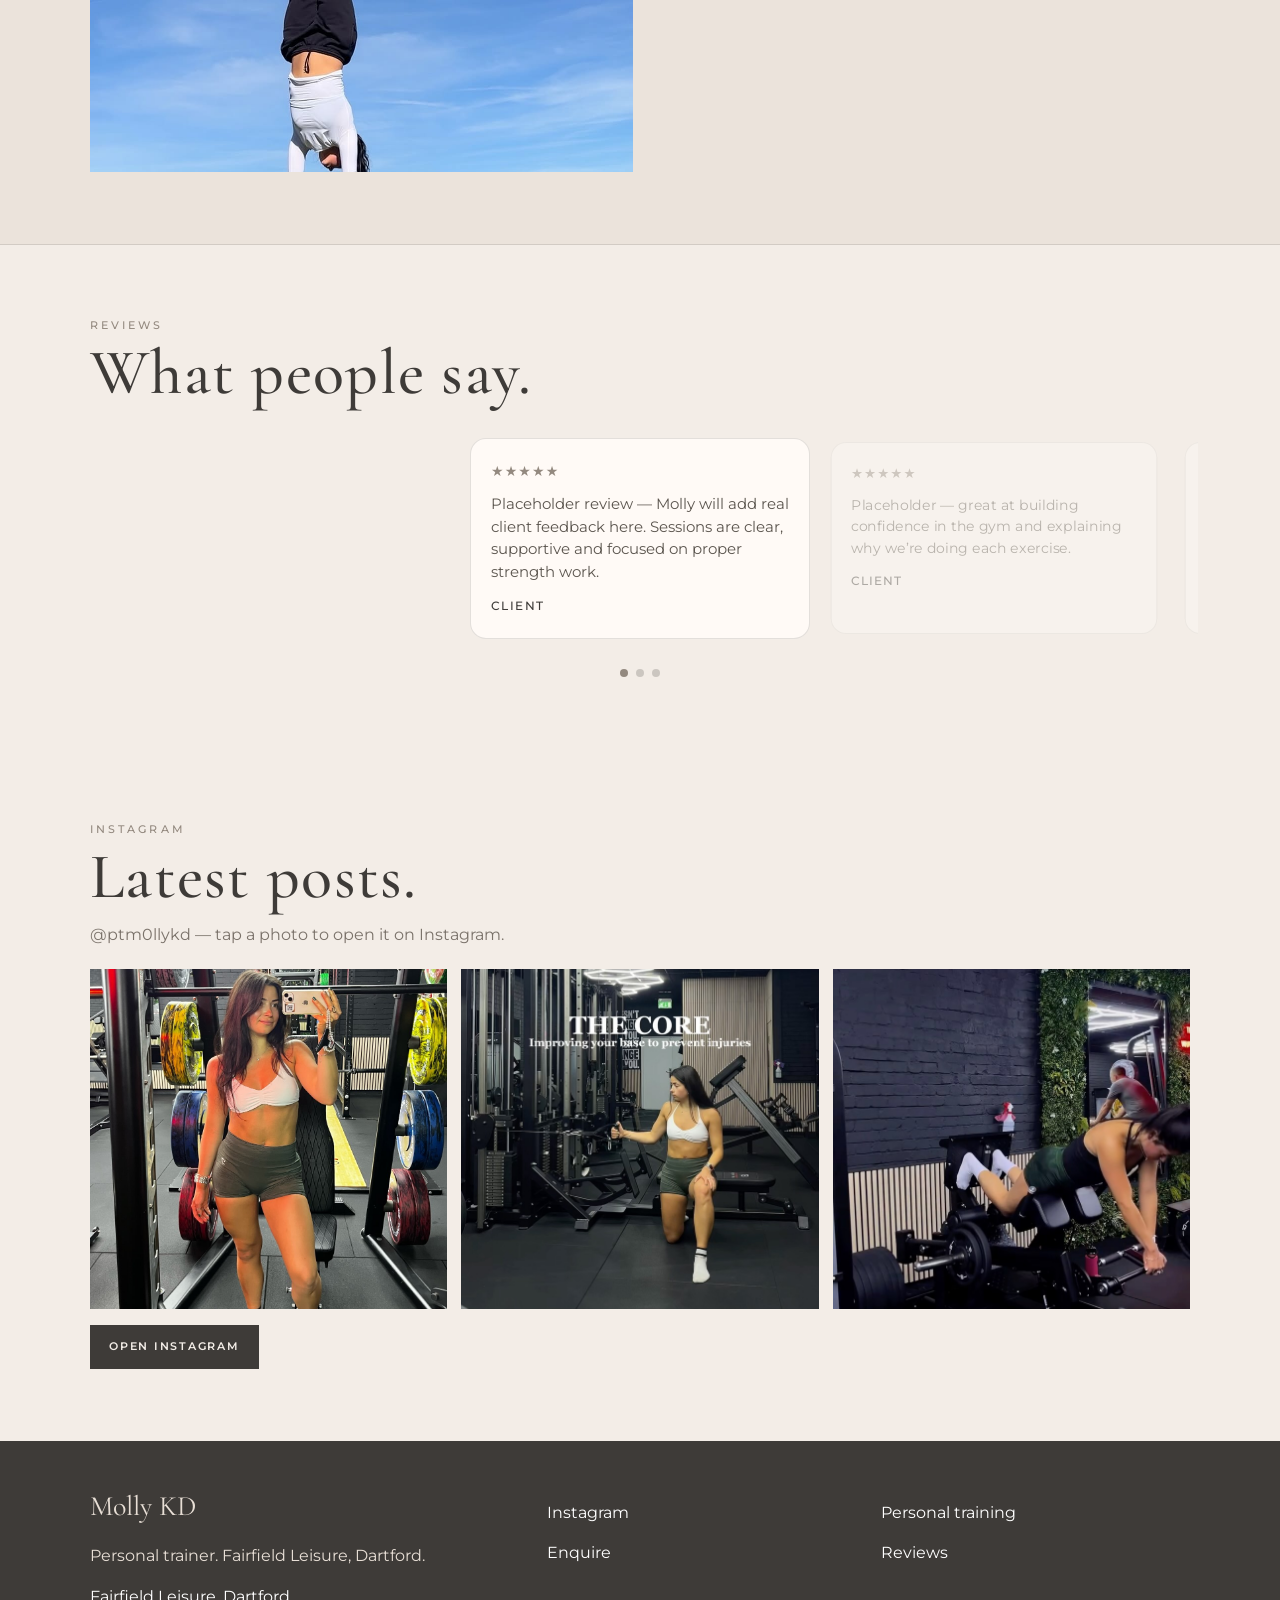
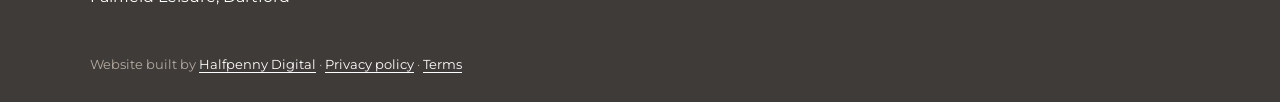
==== commit c5e201ce: "Center hero text in white, restore about photo to about-me-02" ====
--- a/index.html
+++ b/index.html
@@ -70,7 +70,7 @@
         <p class="reveal">Online coaching is available if in-person doesn’t work. Message me and we’ll figure it out.</p>
       </div>
       <figure class="about-photo reveal">
-        <img src="photos/action-01.jpg" alt="Molly KD" />
+        <img src="photos/about-me-02.jpg" alt="Molly KD" />
       </figure>
     </div>
   </section>
--- a/css/mobile-panels.css
+++ b/css/mobile-panels.css
@@ -38,6 +38,9 @@
   .hero-copy {
     position: relative;
     z-index: 2;
+    align-self: center;
+    text-align: center;
+    color: #fff;
     width: 46%;
     max-width: 190px;
     margin: 0;
@@ -47,7 +50,7 @@
   .hero .kicker,
   .hero h1,
   .hero p {
-    color: var(--ink);
+    color: #fff;
   }
   .hero .kicker { margin-bottom: 16px; }
   .hero h1 { font-size: clamp(32px, 9vw, 44px); margin-bottom: 14px; }
